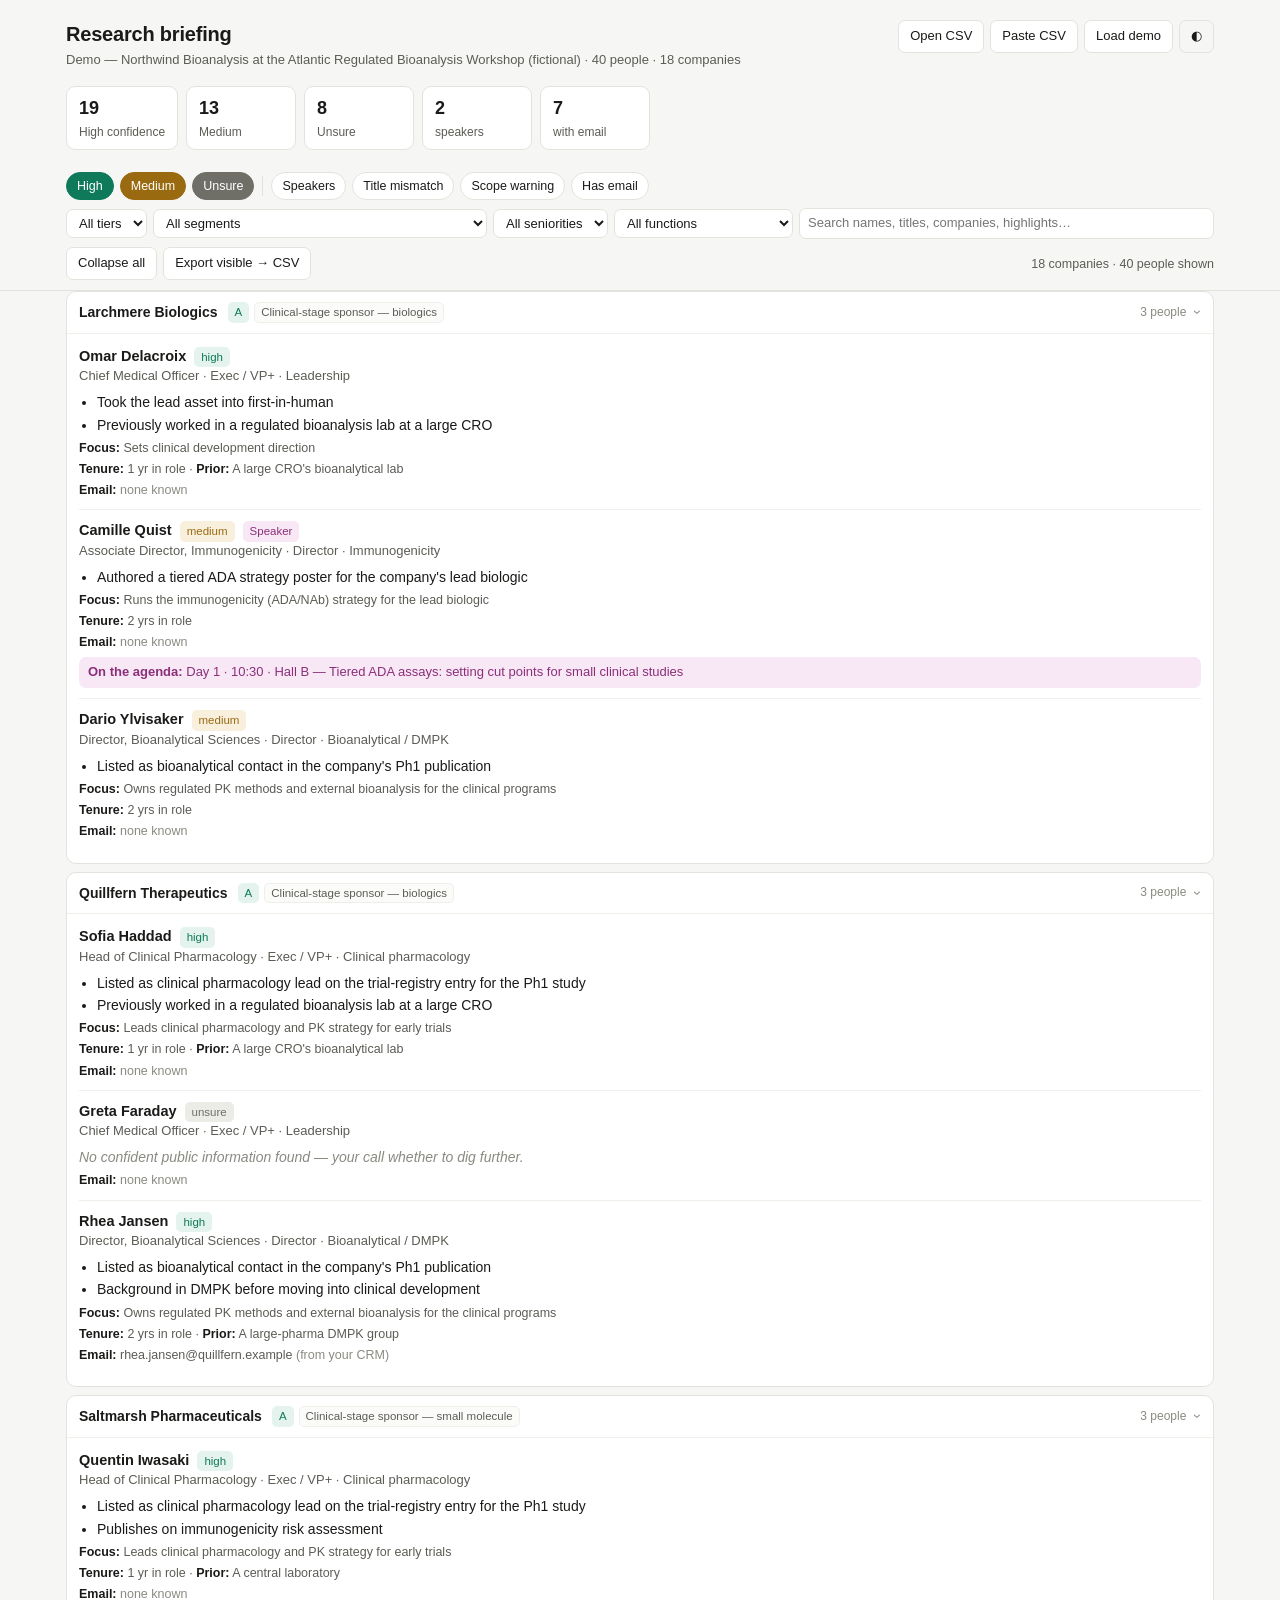
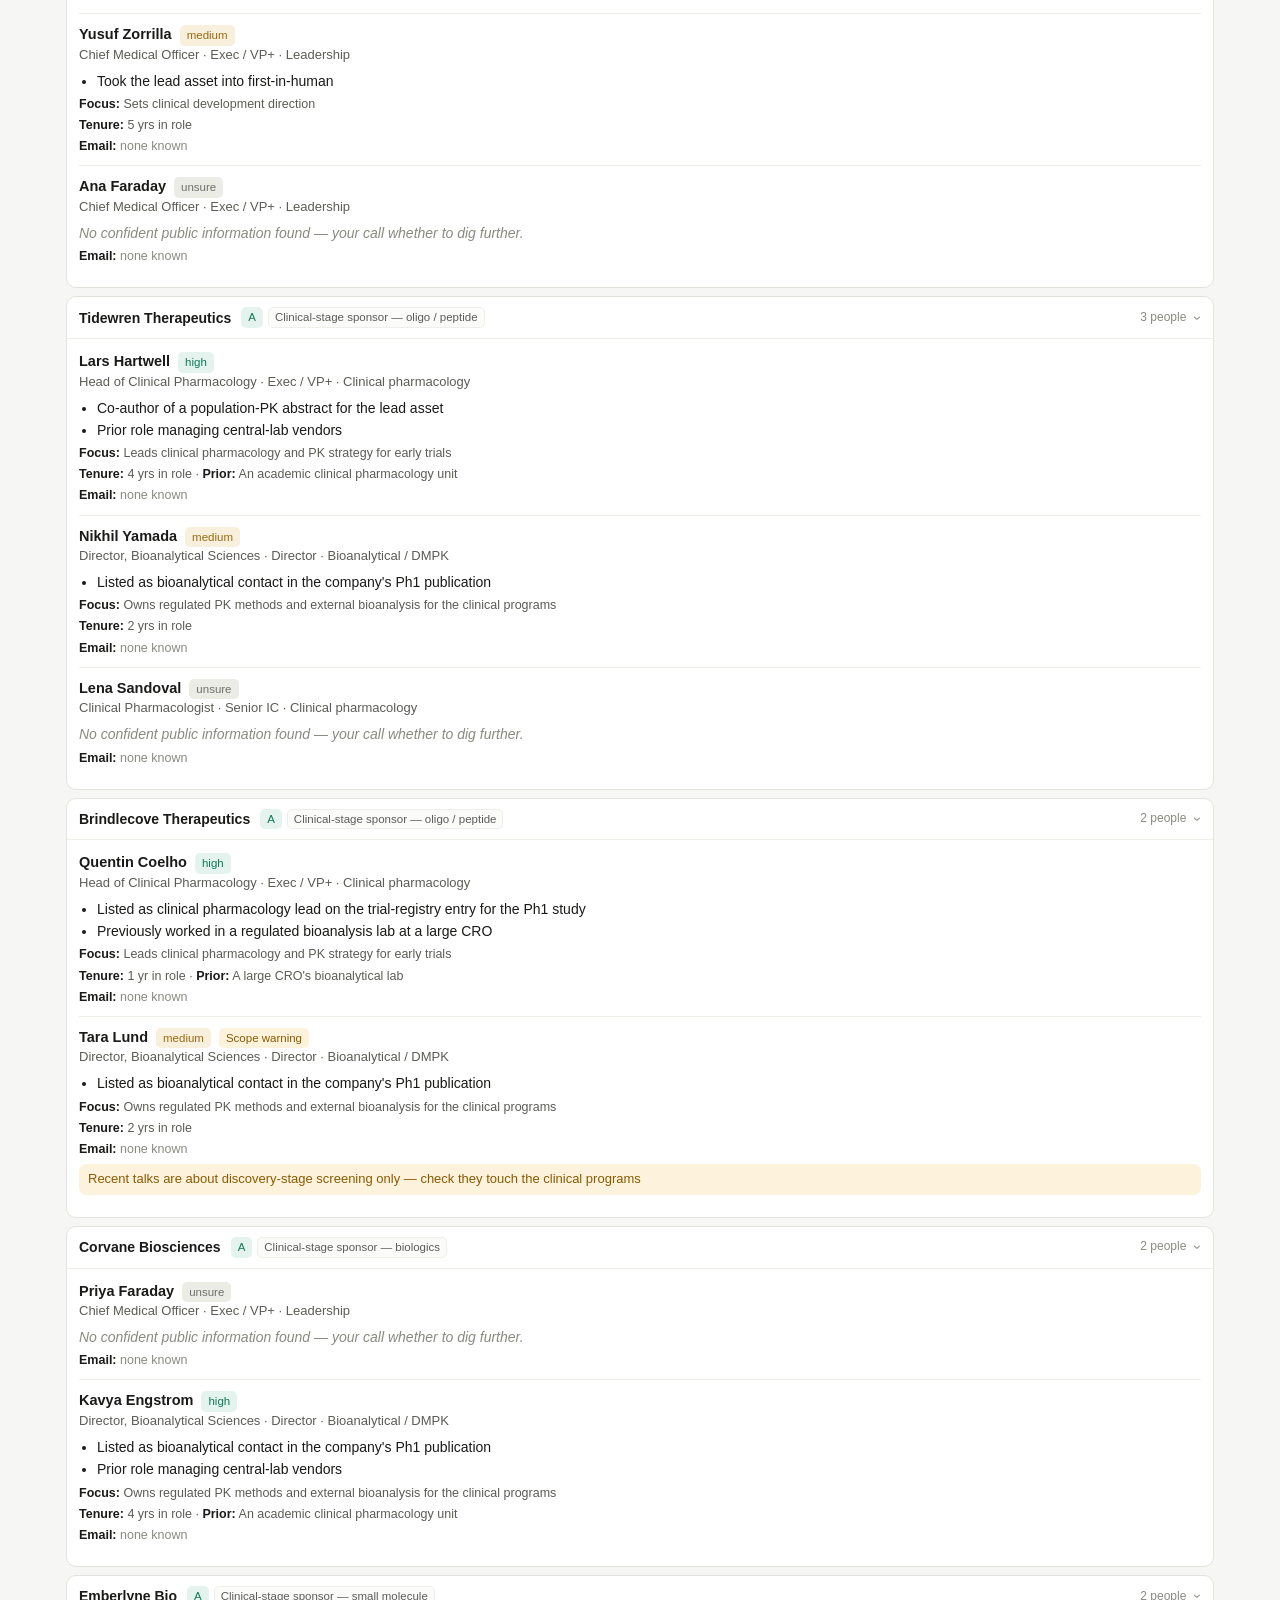
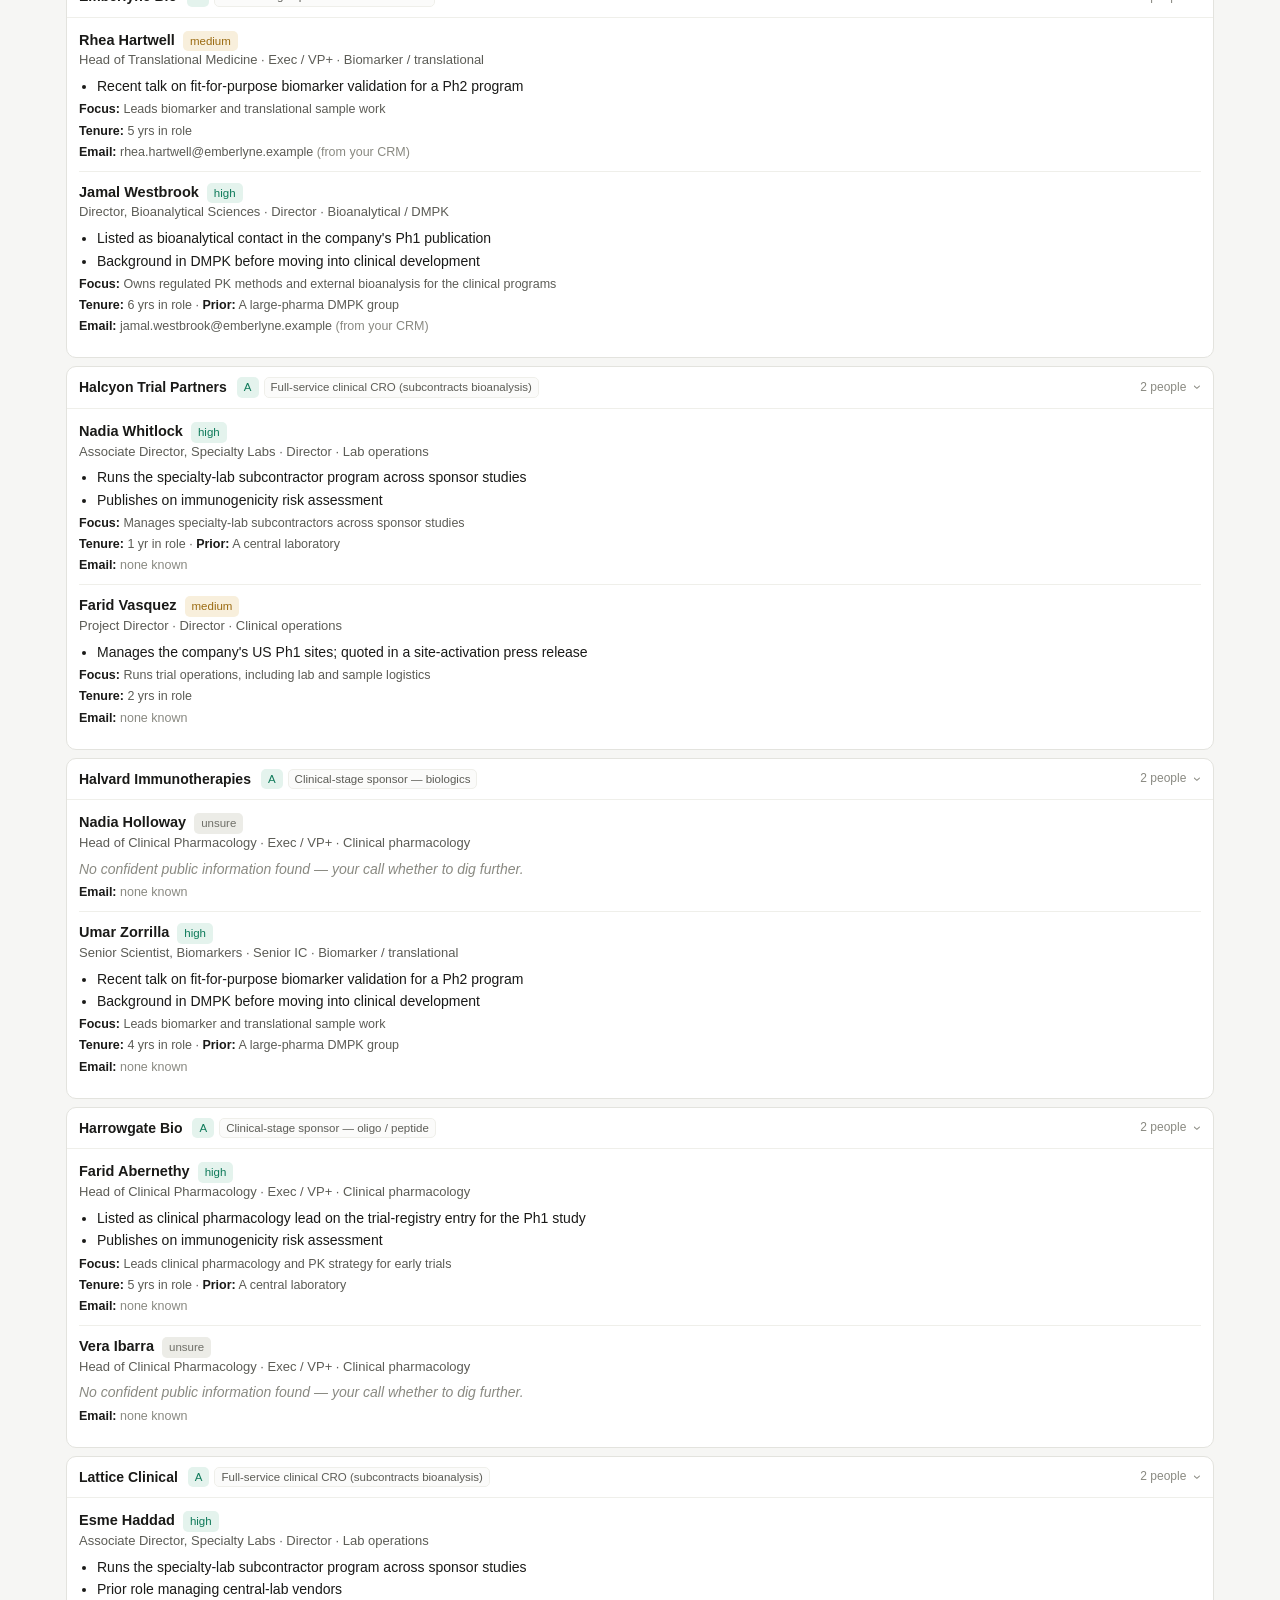
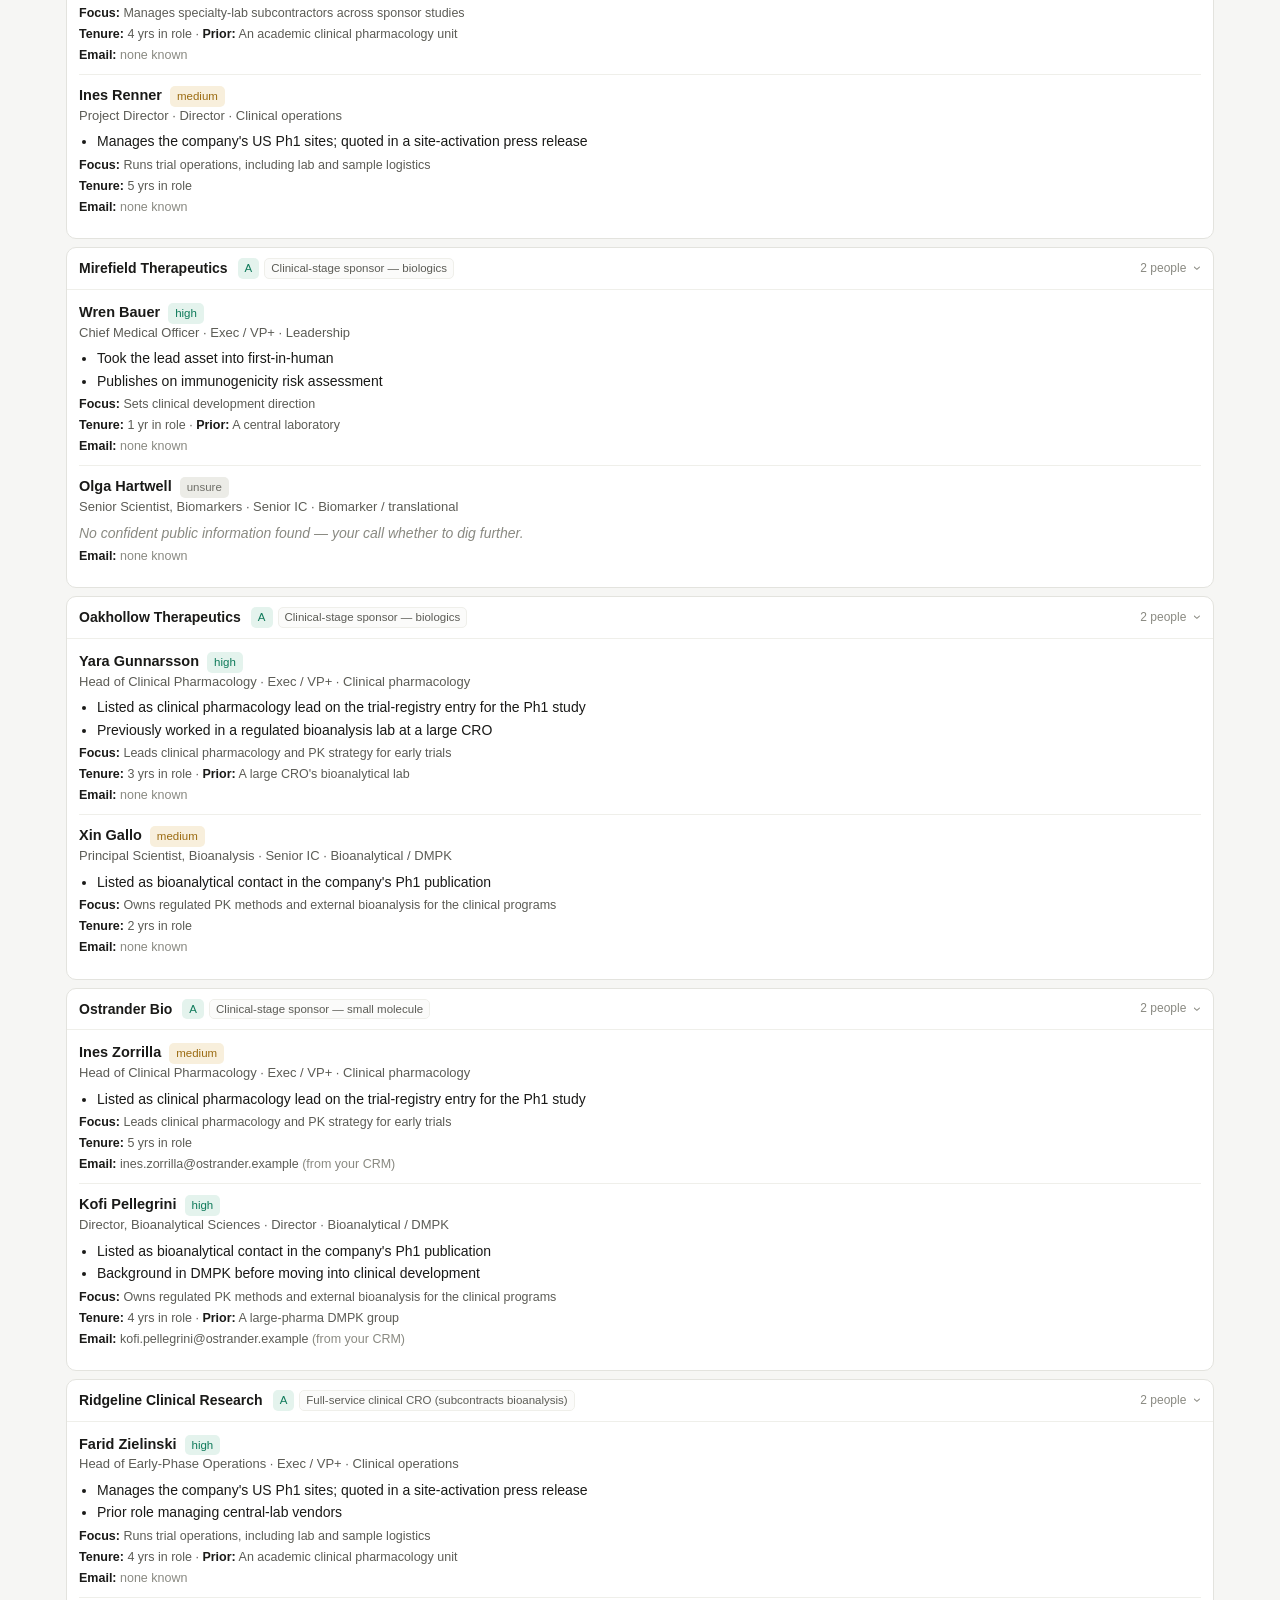
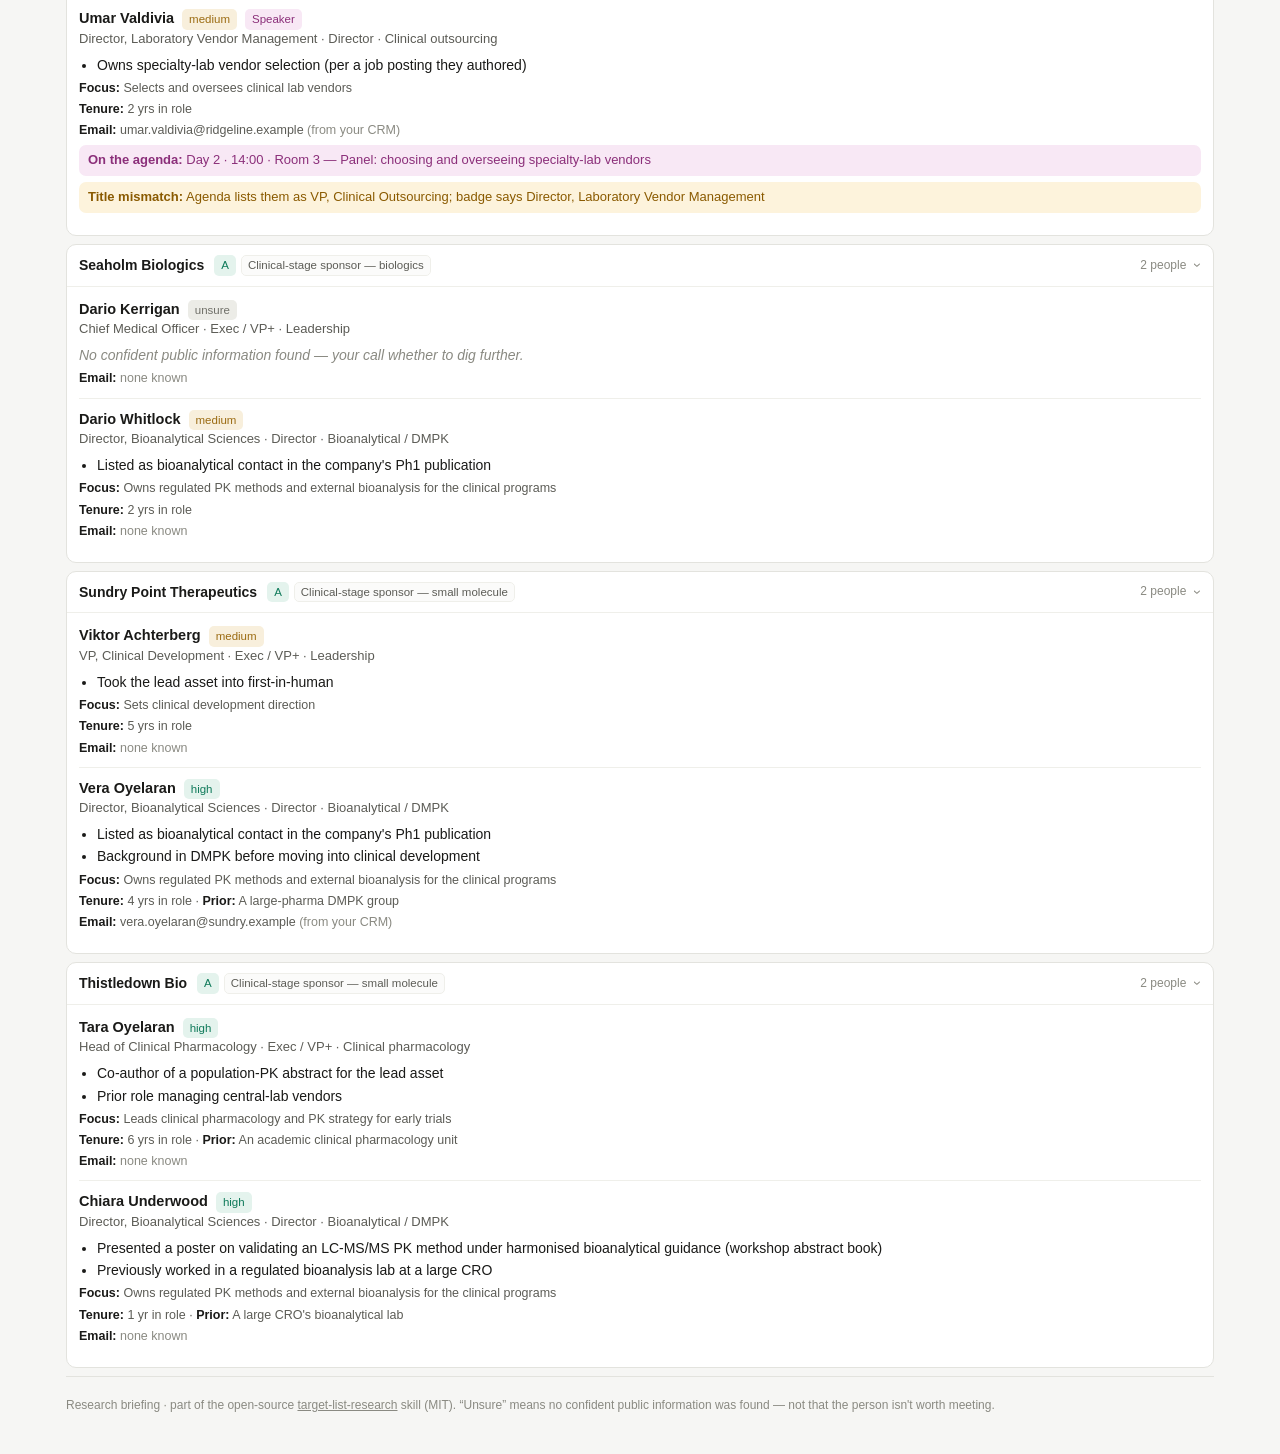
==== docs/briefing.html @ ef5b967c "v1.0.0: target-list-research skill, viewers and fictional demo Co-Authored-By: Claude Opus 5.5 <nore" ====
<!doctype html>
<html lang="en">
<head>
<meta charset="utf-8">
<meta name="viewport" content="width=device-width, initial-scale=1">
<title>Research Briefing</title>
<style>
:root{
  --bg:#f6f6f4; --panel:#fff; --panel2:#fbfbfa; --ink:#1a1a18; --ink2:#5c5c56; --ink3:#8a8a82;
  --line:#e3e3de; --line2:#efefea; --a:#0f7a5a; --a-bg:#e4f3ed; --b:#9a6a10; --b-bg:#f8efdc;
  --c:#2a5fa8; --c-bg:#e5eefa; --x:#6f6f68; --x-bg:#ececE7; --spot:#8b2f7a; --spot-bg:#f8e8f5;
  --deal:#a83232; --deal-bg:#fbe8e6; --warn:#8a5a00; --warn-bg:#fdf3dc; --ov:#5b3fc4; --ov-bg:#eeeafc;
  --sel:#1a1a18; --focus:#2a5fa8; color-scheme:light;
}
@media (prefers-color-scheme:dark){:root:not([data-theme="light"]){
  --bg:#131313; --panel:#1b1b1a; --panel2:#202020; --ink:#ececE8; --ink2:#a3a39c; --ink3:#77776f;
  --line:#2e2e2c; --line2:#262625; --a:#4bc79b; --a-bg:#12332a; --b:#d9a441; --b-bg:#33280f;
  --c:#7aa9e8; --c-bg:#152538; --x:#9a9a92; --x-bg:#262625; --spot:#e07ccb; --spot-bg:#33162c;
  --deal:#f08a80; --deal-bg:#3a1a17; --warn:#e8b85c; --warn-bg:#352a12; --ov:#a996ff; --ov-bg:#241d3f;
  --sel:#ececE8; --focus:#7aa9e8; color-scheme:dark;
}}
:root[data-theme="dark"]{
  --bg:#131313; --panel:#1b1b1a; --panel2:#202020; --ink:#ececE8; --ink2:#a3a39c; --ink3:#77776f;
  --line:#2e2e2c; --line2:#262625; --a:#4bc79b; --a-bg:#12332a; --b:#d9a441; --b-bg:#33280f;
  --c:#7aa9e8; --c-bg:#152538; --x:#9a9a92; --x-bg:#262625; --spot:#e07ccb; --spot-bg:#33162c;
  --deal:#f08a80; --deal-bg:#3a1a17; --warn:#e8b85c; --warn-bg:#352a12; --ov:#a996ff; --ov-bg:#241d3f;
  --sel:#ececE8; --focus:#7aa9e8; color-scheme:dark;
}
*{box-sizing:border-box}
html,body{margin:0}
body{background:var(--bg);color:var(--ink);font:14px/1.45 -apple-system,BlinkMacSystemFont,"Segoe UI",Roboto,"Helvetica Neue",Arial,sans-serif;-webkit-font-smoothing:antialiased}
button,input,select,textarea{font:inherit;color:inherit}
:focus-visible{outline:2px solid var(--focus);outline-offset:2px}
.wrap{max-width:1180px;margin:0 auto;padding:0 16px}
header.top{padding:20px 0 12px;display:flex;gap:12px;align-items:flex-start;justify-content:space-between;flex-wrap:wrap}
h1{font-size:20px;margin:0;letter-spacing:-.01em}
.sub{color:var(--ink2);font-size:13px;margin-top:2px}
.actions{display:flex;gap:6px;flex-wrap:wrap;align-items:center}
.btn{border:1px solid var(--line);background:var(--panel);padding:6px 11px;border-radius:7px;cursor:pointer;font-size:13px;white-space:nowrap}
.btn:hover{border-color:var(--ink3)}
.btn.primary{background:var(--sel);color:var(--bg);border-color:var(--sel)}
.btn.ghost{background:transparent}
.btn:disabled{opacity:.45;cursor:default}
.event{display:flex;gap:6px;align-items:center;font-size:13px;color:var(--ink2)}
.event input{border:1px solid var(--line);background:var(--panel);border-radius:7px;padding:5px 8px;width:200px}
.stats{display:flex;gap:8px;flex-wrap:wrap;margin:4px 0 12px}
.stat{background:var(--panel);border:1px solid var(--line);border-radius:9px;padding:8px 12px;min-width:110px}
.stat b{display:block;font-size:18px;font-variant-numeric:tabular-nums}
.stat span{font-size:12px;color:var(--ink2)}
.bar{position:sticky;top:0;z-index:5;background:var(--bg);border-bottom:1px solid var(--line);padding:10px 0}
.bar .row{display:flex;gap:6px;flex-wrap:wrap;align-items:center}
.bar .row+.row{margin-top:8px}
.chip{border:1px solid var(--line);background:var(--panel);border-radius:999px;padding:4px 10px;font-size:12.5px;cursor:pointer;user-select:none}
.chip[aria-pressed="true"]{background:var(--sel);color:var(--bg);border-color:var(--sel)}
.chip.tA[aria-pressed="true"]{background:var(--a);border-color:var(--a);color:#fff}
.chip.tB[aria-pressed="true"]{background:var(--b);border-color:var(--b);color:#fff}
.chip.tC[aria-pressed="true"]{background:var(--c);border-color:var(--c);color:#fff}
.chip.tX[aria-pressed="true"]{background:var(--x);border-color:var(--x);color:#fff}
:root[data-theme="dark"] .chip[class*=" t"][aria-pressed="true"]{color:#111}
@media (prefers-color-scheme:dark){:root:not([data-theme="light"]) .chip[class*=" t"][aria-pressed="true"]{color:#111}}
select,.search{border:1px solid var(--line);background:var(--panel);border-radius:7px;padding:5px 8px;font-size:13px;max-width:100%}
.search{flex:1;min-width:180px}
.sep{width:1px;height:20px;background:var(--line);margin:0 2px}
.shown{font-size:12.5px;color:var(--ink2);margin-left:auto;white-space:nowrap}
main{padding:14px 0 60px}
.tierhead{display:flex;align-items:baseline;gap:8px;margin:18px 0 8px}
.tierhead h2{font-size:15px;margin:0}
.tierhead span{color:var(--ink2);font-size:12.5px}
.card{background:var(--panel);border:1px solid var(--line);border-radius:10px;margin-bottom:8px;overflow:hidden}
.card.ovr{border-color:var(--ov)}
.ch{display:flex;gap:10px;align-items:center;padding:10px 12px;cursor:pointer}
.ch:hover{background:var(--panel2)}
.ch input{width:16px;height:16px;flex:none;cursor:pointer}
.cname{font-weight:600;min-width:0;overflow:hidden;text-overflow:ellipsis}
.tags{display:flex;gap:5px;flex-wrap:wrap;align-items:center;flex:1;min-width:0}
.tag{font-size:11.5px;border-radius:5px;padding:1px 6px;white-space:nowrap;border:1px solid transparent}
.tag.tierA{background:var(--a-bg);color:var(--a)} .tag.tierB{background:var(--b-bg);color:var(--b)}
.tag.tierC{background:var(--c-bg);color:var(--c)} .tag.tierX{background:var(--x-bg);color:var(--x)}
.tag.seg{background:var(--panel2);color:var(--ink2);border-color:var(--line2)}
.tag.spot{background:var(--spot-bg);color:var(--spot)} .tag.crm{background:var(--c-bg);color:var(--c)}
.tag.deal{background:var(--deal-bg);color:var(--deal)} .tag.bord{background:var(--warn-bg);color:var(--warn)}
.tag.ov{background:var(--ov-bg);color:var(--ov)}
.count{color:var(--ink3);font-size:12px;white-space:nowrap}
.caret{color:var(--ink3);transition:transform .15s;flex:none}
.card.open .caret{transform:rotate(90deg)}
.cb{display:none;border-top:1px solid var(--line2);padding:10px 12px 12px}
.card.open .cb{display:block}
.why{color:var(--ink2);margin:0 0 6px}
.why b{color:var(--ink)}
.bnote{background:var(--warn-bg);color:var(--warn);border-radius:7px;padding:6px 9px;margin:6px 0;font-size:13px}
.ovbox{display:flex;gap:6px;flex-wrap:wrap;align-items:center;margin:8px 0 10px;padding:8px;border:1px dashed var(--line);border-radius:8px}
.ovbox label{font-size:12.5px;color:var(--ink2)}
.ovbox input[type=text]{flex:1;min-width:200px;border:1px solid var(--line);background:var(--panel);border-radius:7px;padding:5px 8px;font-size:13px}
.people{list-style:none;margin:0;padding:0}
.people li{display:flex;gap:10px;align-items:flex-start;padding:6px 0;border-top:1px solid var(--line2)}
.people li:first-child{border-top:0}
.people input{margin-top:3px;width:15px;height:15px;flex:none;cursor:pointer}
.pn{font-weight:550}
.pt{color:var(--ink2);font-size:13px}
.pm{display:flex;gap:5px;flex-wrap:wrap;margin-top:3px}
.pm .tag{background:var(--panel2);color:var(--ink2);border-color:var(--line2)}
.pm .tag.rec{background:var(--a-bg);color:var(--a);border-color:transparent}
.pnote{font-size:12.5px;color:var(--warn);margin-top:2px}
.empty{background:var(--panel);border:1px dashed var(--line);border-radius:12px;padding:28px;text-align:center;margin-top:24px}
.empty h2{margin:0 0 6px;font-size:17px}
.empty p{color:var(--ink2);margin:0 auto 14px;max-width:560px}
.drop{outline:2px dashed var(--focus);outline-offset:-8px}
.none{color:var(--ink2);padding:30px 0;text-align:center}
dialog{border:1px solid var(--line);border-radius:12px;background:var(--panel);color:var(--ink);padding:0;width:min(760px,calc(100vw - 32px))}
dialog::backdrop{background:rgba(0,0,0,.35)}
.dh{padding:14px 16px 0;display:flex;justify-content:space-between;align-items:center;gap:10px}
.dh h3{margin:0;font-size:16px}
.db{padding:10px 16px 16px}
.db p{color:var(--ink2);margin:0 0 8px;font-size:13px}
textarea{width:100%;height:280px;border:1px solid var(--line);border-radius:8px;background:var(--panel2);padding:8px;font:12px/1.4 ui-monospace,SFMono-Regular,Menlo,Consolas,monospace;resize:vertical}
.df{display:flex;gap:6px;justify-content:flex-end;margin-top:10px;flex-wrap:wrap}
.toast{position:fixed;bottom:16px;left:50%;transform:translateX(-50%);background:var(--sel);color:var(--bg);padding:8px 14px;border-radius:8px;font-size:13px;opacity:0;transition:opacity .2s;pointer-events:none;z-index:50}
.toast.on{opacity:1}
footer{color:var(--ink3);font-size:12px;padding:20px 0 40px;border-top:1px solid var(--line)}
footer a{color:inherit}
.sr{position:absolute;width:1px;height:1px;overflow:hidden;clip:rect(0 0 0 0)}
@media (max-width:640px){
  .ch{flex-wrap:wrap}
  .tags{flex-basis:100%;order:3;padding-left:26px}
  .event input{width:100%}
  .event{flex:1}
  .shown{margin-left:0;flex-basis:100%}
  .bar{position:static}
}
.tag.hi{background:var(--a-bg);color:var(--a)} .tag.med{background:var(--b-bg);color:var(--b)} .tag.uns{background:var(--x-bg);color:var(--x)}
.tag.warn{background:var(--warn-bg);color:var(--warn)} .tag.spk{background:var(--spot-bg);color:var(--spot)}
.person{padding:10px 0;border-top:1px solid var(--line2)}
.person:first-child{border-top:0;padding-top:2px}
.phead{display:flex;gap:8px;flex-wrap:wrap;align-items:baseline}
.phead .pn{font-size:14.5px}
.hl{margin:6px 0 4px;padding-left:18px}
.hl li{margin:2px 0}
.focus{margin:6px 0 4px}
.nothing{margin:6px 0 4px;color:var(--ink3);font-style:italic}
.meta{font-size:12.5px;color:var(--ink2);margin-top:3px}
.meta b{color:var(--ink);font-weight:550}
.box{border-radius:7px;padding:6px 9px;margin-top:6px;font-size:13px}
.box.spk{background:var(--spot-bg);color:var(--spot)}
.box.mis{background:var(--warn-bg);color:var(--warn)}
.src{font-size:12px;margin-top:4px;color:var(--ink3);word-break:break-all}
.src a{color:var(--ink2)}
</style>
</head>
<body>
<div class="wrap">
  <header class="top">
    <div>
      <h1>Research briefing</h1>
      <div class="sub" id="dsname">Load a research.csv to begin.</div>
    </div>
    <div class="actions">
      <button class="btn" id="bOpen" type="button">Open CSV</button>
      <button class="btn" id="bPaste" type="button">Paste CSV</button>
      <button class="btn" id="bDemo" type="button" hidden>Load demo</button>
      <button class="btn ghost" id="bTheme" type="button" aria-label="Toggle dark mode">◐</button>
      <input type="file" id="file" accept=".csv,text/csv" hidden>
    </div>
  </header>
</div>

<div id="app" hidden>
  <div class="wrap"><div class="stats" id="stats"></div></div>
  <div class="bar"><div class="wrap">
    <div class="row" role="group" aria-label="Filters">
      <span class="chip tA" data-conf="high" role="button" tabindex="0" aria-pressed="true">High</span>
      <span class="chip tB" data-conf="medium" role="button" tabindex="0" aria-pressed="true">Medium</span>
      <span class="chip tX" data-conf="unsure" role="button" tabindex="0" aria-pressed="true">Unsure</span>
      <span class="sep"></span>
      <span class="chip" data-flag="spk" role="button" tabindex="0" aria-pressed="false">Speakers</span>
      <span class="chip" data-flag="mis" role="button" tabindex="0" aria-pressed="false">Title mismatch</span>
      <span class="chip" data-flag="warn" role="button" tabindex="0" aria-pressed="false">Scope warning</span>
      <span class="chip" data-flag="mail" role="button" tabindex="0" aria-pressed="false">Has email</span>
    </div>
    <div class="row">
      <select id="fTier" aria-label="Tier"><option value="">All tiers</option></select>
      <select id="fSeg" aria-label="Segment"><option value="">All segments</option></select>
      <select id="fSen" aria-label="Seniority"><option value="">All seniorities</option></select>
      <select id="fFun" aria-label="Function"><option value="">All functions</option></select>
      <input class="search" id="q" type="search" placeholder="Search names, titles, companies, highlights…" aria-label="Search">
    </div>
    <div class="row">
      <button class="btn" id="bExpand" type="button">Collapse all</button>
      <button class="btn" id="bExp" type="button">Export visible → CSV</button>
      <span class="shown" id="shown" aria-live="polite"></span>
    </div>
  </div></div>
  <main class="wrap" id="list"></main>
</div>

<div class="wrap" id="emptyWrap">
  <div class="empty">
    <h2>Load a research file</h2>
    <p>Open or drag in a <code>research.csv</code> from Stage 2 of the target-list-research skill, or paste the CSV text your AI chat gave you. This briefing is for reading — it researches; you write the outreach.</p>
    <div class="actions" style="justify-content:center">
      <button class="btn primary" id="bOpen2" type="button">Open CSV</button>
      <button class="btn" id="bPaste2" type="button">Paste CSV</button>
      <button class="btn" id="bDemo2" type="button" hidden>Try the demo</button>
    </div>
  </div>
</div>

<div class="wrap"><footer>Research briefing · part of the open-source <a href="https://github.com/potentiate-bio/thoughtful-outreach">target-list-research</a> skill (MIT). “Unsure” means no confident public information was found — not that the person isn't worth meeting.</footer></div>

<dialog id="dlg">
  <div class="dh"><h3 id="dTitle">Export</h3><button class="btn ghost" id="dClose" type="button" aria-label="Close">✕</button></div>
  <div class="db"><p id="dMsg"></p><textarea id="csv" spellcheck="false" aria-label="CSV text"></textarea><div class="df" id="dFoot"></div></div>
</dialog>
<div class="toast" id="toast" role="status"></div>

<script src="data/demo-data.js"></script>
<script>window.DEMO_AUTOLOAD = true;</script>
<script>
(function(){
"use strict";
const $ = s => document.querySelector(s);
const SEN_ORDER = ["Exec / VP+","Director","Senior IC","Manager / IC","Junior / IC","Consultant","Academic","Other / unclear"];
const CONF_ORDER = ["high","medium","unsure"];
const TIER_ORDER = ["A","B","C","X"];
const store = { get(k){ try{ return JSON.parse(localStorage.getItem(k)); }catch(e){ return null; } }, set(k,v){ try{ localStorage.setItem(k, JSON.stringify(v)); }catch(e){} } };
function parseCSV(text){
  text=String(text).replace(/^﻿/,""); const rows=[]; let row=[], f="", q=false;
  for(let i=0;i<text.length;i++){ const ch=text[i];
    if(q){ if(ch==='"'){ if(text[i+1]==='"'){ f+='"'; i++; } else q=false; } else f+=ch; }
    else if(ch==='"') q=true; else if(ch===','){ row.push(f); f=""; }
    else if(ch==='\n'||ch==='\r'){ if(ch==='\r'&&text[i+1]==='\n') i++; row.push(f); rows.push(row); row=[]; f=""; }
    else f+=ch; }
  if(f!==""||row.length){ row.push(f); rows.push(row); }
  const clean=rows.filter(r=>r.some(c=>c.trim()!=="")); if(!clean.length) return {header:[],data:[]};
  const header=clean[0].map(h=>h.trim());
  return {header, data:clean.slice(1).map(r=>{ const o={}; header.forEach((h,j)=>o[h]=(r[j]||"").trim()); return o; })};
}
const q_ = s => { s=s==null?"":String(s); return /[",\r\n]/.test(s)?'"'+s.replace(/"/g,'""')+'"':s; };
const toCSV=(cols,rows)=>[cols.map(q_).join(",")].concat(rows.map(r=>cols.map(c=>q_(r[c])).join(","))).join("\r\n");
const esc = s => String(s==null?"":s).replace(/[&<>"']/g, c=>({"&":"&amp;","<":"&lt;",">":"&gt;",'"':"&quot;","'":"&#39;"}[c]));

let header=[], ROWS=[], COS=[];
const closed=new Set();
const F={conf:new Set(CONF_ORDER), spk:false, mis:false, warn:false, mail:false, tier:"", seg:"", sen:"", fun:"", q:""};

function load(text, name){
  const {header:h, data}=parseCSV(text);
  const miss=["Name","Company","Confidence"].filter(c=>!h.includes(c));
  if(miss.length){ toast("Missing column(s): "+miss.join(", ")+" — is this a research.csv?"); return false; }
  header=h; ROWS=data;
  ROWS.forEach(r=>{ r.Confidence=(r.Confidence||"unsure").toLowerCase(); if(!CONF_ORDER.includes(r.Confidence)) r.Confidence="unsure"; });
  const m=new Map(); ROWS.forEach(r=>{ if(!m.has(r.Company)) m.set(r.Company,{name:r.Company, tier:r.Tier||"", segment:r.Segment||"", people:[]}); m.get(r.Company).people.push(r); });
  COS=[...m.values()];
  COS.forEach(c=>c.people.sort((a,b)=>(SEN_ORDER.indexOf(a.Seniority)+1||99)-(SEN_ORDER.indexOf(b.Seniority)+1||99) || CONF_ORDER.indexOf(a.Confidence)-CONF_ORDER.indexOf(b.Confidence) || a.Name.localeCompare(b.Name)));
  COS.sort((a,b)=>(TIER_ORDER.indexOf(a.tier)+1||9)-(TIER_ORDER.indexOf(b.tier)+1||9) || b.people.length-a.people.length || a.name.localeCompare(b.name));
  fill("#fTier","All tiers",ROWS.map(r=>r.Tier),TIER_ORDER); fill("#fSeg","All segments",ROWS.map(r=>r.Segment));
  fill("#fSen","All seniorities",ROWS.map(r=>r.Seniority),SEN_ORDER); fill("#fFun","All functions",ROWS.map(r=>r.Function));
  $("#app").hidden=false; $("#emptyWrap").hidden=true;
  $("#dsname").textContent=(name||"research.csv")+" · "+ROWS.length+" people · "+COS.length+" companies";
  render(); return true;
}
function fill(id,label,vals,order){ const s=$(id), u=[...new Set(vals.filter(Boolean))];
  u.sort((a,b)=>order?((order.indexOf(a)+1||99)-(order.indexOf(b)+1||99)):a.localeCompare(b));
  s.innerHTML='<option value="">'+label+'</option>'+u.map(v=>'<option>'+esc(v)+'</option>').join(""); }

function matchP(c,p){
  if(!F.conf.has(p.Confidence)) return false;
  if(F.spk && !p.Speaker) return false;
  if(F.mis && !p.TitleMismatch) return false;
  if(F.warn && !p.ScopeWarning) return false;
  if(F.mail && !p.Email) return false;
  if(F.tier && p.Tier!==F.tier) return false;
  if(F.seg && p.Segment!==F.seg) return false;
  if(F.sen && p.Seniority!==F.sen) return false;
  if(F.fun && p.Function!==F.fun) return false;
  if(F.q && ![p.Name,p.Title,p.Company,p.Focus,p.Highlight1,p.Highlight2,p.Tenure,p.Prior,p.Speaker,p.ScopeWarning].join(" ").toLowerCase().includes(F.q)) return false;
  return true;
}
function visible(){ const out=[]; for(const c of COS){ const ps=c.people.filter(p=>matchP(c,p)); if(ps.length) out.push({c,ps}); } return out; }
const tag=(cls,t,title)=>'<span class="tag '+cls+'"'+(title?' title="'+esc(title)+'"':'')+'>'+esc(t)+'</span>';
const CONF_CLS={high:"hi",medium:"med",unsure:"uns"};
const BASIS={crm:"from your CRM",pattern:"pattern guess — unverified",none:""};

function render(){
  const vis=visible(), n=vis.reduce((a,v)=>a+v.ps.length,0);
  $("#shown").textContent=vis.length+" companies · "+n+" people shown";
  const cnt=k=>ROWS.filter(r=>r.Confidence===k).length;
  $("#stats").innerHTML=[["high","High confidence"],["medium","Medium"],["unsure","Unsure"]].map(([k,l])=>'<div class="stat"><b>'+cnt(k)+'</b><span>'+l+'</span></div>').join("")
    +'<div class="stat"><b>'+ROWS.filter(r=>r.Speaker).length+'</b><span>speakers</span></div><div class="stat"><b>'+ROWS.filter(r=>r.Email).length+'</b><span>with email</span></div>';
  if(!vis.length){ $("#list").innerHTML='<div class="none">Nothing matches these filters.</div>'; return; }
  $("#list").innerHTML=vis.map(({c,ps})=>{
    const isOpen=!closed.has(c.name);
    let tags=(c.tier?tag("tier"+c.tier,c.tier):"")+(c.segment?tag("seg",c.segment):"");
    return '<div class="card'+(isOpen?' open':'')+'" data-co="'+esc(c.name)+'"><div class="ch" data-act="toggle" aria-expanded="'+isOpen+'"><span class="cname">'+esc(c.name)+'</span><span class="tags">'+tags+'</span><span class="count">'+ps.length+' people</span><span class="caret" aria-hidden="true">›</span></div>'
      +'<div class="cb">'+ps.map(person).join("")+'</div></div>';
  }).join("");
}
function person(p){
  const hl=[p.Highlight1,p.Highlight2].filter(Boolean);
  let body;
  if(hl.length) body='<ul class="hl">'+hl.map(h=>'<li>'+esc(h)+'</li>').join("")+'</ul>'+(p.Focus?'<div class="meta"><b>Focus:</b> '+esc(p.Focus)+'</div>':'');
  else if(p.Focus) body='<div class="focus">'+esc(p.Focus)+'</div>';
  else body='<div class="nothing">No confident public information found — your call whether to dig further.</div>';
  const tp=[p.Tenure&&'<b>Tenure:</b> '+esc(p.Tenure), p.Prior&&'<b>Prior:</b> '+esc(p.Prior)].filter(Boolean).join(" · ");
  const em=p.Email?'<b>Email:</b> '+esc(p.Email)+(BASIS[p.EmailBasis]?' <span style="color:var(--ink3)">('+esc(BASIS[p.EmailBasis])+')</span>':''):'<b>Email:</b> <span style="color:var(--ink3)">none known</span>';
  const src=(p.Sources||"").split(/\s*\|\s*/).filter(s=>/^https?:\/\//.test(s));
  return '<div class="person"><div class="phead"><span class="pn">'+esc(p.Name)+'</span>'+tag(CONF_CLS[p.Confidence],p.Confidence)
    +(p.ScopeWarning?tag("warn","Scope warning",p.ScopeWarning):"")+(p.Speaker?tag("spk","Speaker"):"")+'</div>'
    +'<div class="pt">'+esc(p.Title)+(p.Seniority?' · '+esc(p.Seniority):'')+(p.Function?' · '+esc(p.Function):'')+'</div>'
    +body+(tp?'<div class="meta">'+tp+'</div>':'')+'<div class="meta">'+em+'</div>'
    +(p.ScopeWarning?'<div class="box mis">'+esc(p.ScopeWarning)+'</div>':'')
    +(p.Speaker?'<div class="box spk"><b>On the agenda:</b> '+esc(p.Speaker)+'</div>':'')
    +(p.TitleMismatch?'<div class="box mis"><b>Title mismatch:</b> '+esc(p.TitleMismatch)+'</div>':'')
    +(src.length?'<div class="src">Sources: '+src.map(u=>'<a href="'+esc(u)+'" target="_blank" rel="noopener noreferrer">'+esc(u.replace(/^https?:\/\/(www\.)?/,"").slice(0,60))+'</a>').join(" · ")+'</div>':'')
    +'</div>';
}

$("#list").addEventListener("click",e=>{ const h=e.target.closest('[data-act="toggle"]'); if(!h) return; const co=h.parentElement.dataset.co; closed.has(co)?closed.delete(co):closed.add(co); render(); });
function chipToggle(ch){ const on=ch.getAttribute("aria-pressed")!=="true"; ch.setAttribute("aria-pressed",on);
  if(ch.dataset.conf){ on?F.conf.add(ch.dataset.conf):F.conf.delete(ch.dataset.conf); } else F[ch.dataset.flag]=on; render(); }
document.querySelectorAll(".chip").forEach(ch=>{ ch.addEventListener("click",()=>chipToggle(ch)); ch.addEventListener("keydown",e=>{ if(e.key===" "||e.key==="Enter"){ e.preventDefault(); chipToggle(ch);} }); });
[["#fTier","tier"],["#fSeg","seg"],["#fSen","sen"],["#fFun","fun"]].forEach(([id,k])=>$(id).onchange=e=>{F[k]=e.target.value; render();});
let qt; $("#q").oninput=e=>{ clearTimeout(qt); qt=setTimeout(()=>{F.q=e.target.value.trim().toLowerCase(); render();},120); };
$("#bExpand").onclick=()=>{ const allOpen=COS.every(c=>!closed.has(c.name)); COS.forEach(c=>allOpen?closed.add(c.name):closed.delete(c.name)); $("#bExpand").textContent=allOpen?"Expand all":"Collapse all"; render(); };

function stamp(){ const d=new Date(); return d.getFullYear()+"-"+String(d.getMonth()+1).padStart(2,"0")+"-"+String(d.getDate()).padStart(2,"0"); }
$("#bExp").onclick=()=>{
  const rows=visible().flatMap(v=>v.ps);
  const cols=["Name","Title","Company","Tier","Confidence","ScopeWarning","Focus","Highlight1","Highlight2","Tenure","Prior","Email","EmailBasis","Speaker","TitleMismatch","Sources"].filter(c=>header.includes(c)||c==="Tier");
  const text=toCSV(cols,rows), fn="briefing-"+stamp()+".csv";
  $("#dTitle").textContent="Visible people — "+rows.length; $("#dMsg").textContent="For your own notes while you write outreach. If the download is blocked, copy the text below.";
  $("#csv").value=text; $("#csv").readOnly=true;
  $("#dFoot").innerHTML='<button class="btn" id="dCopy" type="button">Copy to clipboard</button><button class="btn primary" id="dDl" type="button">Download '+fn+'</button>';
  $("#dCopy").onclick=()=>copy(text); $("#dDl").onclick=()=>download(text,fn);
  openDlg(); download(text,fn);
};
function download(text,fn){ try{ const b=new Blob(["﻿"+text],{type:"text/csv;charset=utf-8"}), u=URL.createObjectURL(b), a=document.createElement("a"); a.href=u; a.download=fn; document.body.appendChild(a); a.click(); setTimeout(()=>{URL.revokeObjectURL(u); a.remove();},400); }catch(e){} }
function copy(text){ const done=()=>toast("Copied"); if(navigator.clipboard&&navigator.clipboard.writeText) navigator.clipboard.writeText(text).then(done,()=>{ $("#csv").select(); document.execCommand("copy"); done(); }); else { $("#csv").select(); document.execCommand("copy"); done(); } }
function openDlg(){ const d=$("#dlg"); d.showModal?d.showModal():d.setAttribute("open",""); }
function closeDlg(){ const d=$("#dlg"); d.close?d.close():d.removeAttribute("open"); }
$("#dClose").onclick=closeDlg;
function pasteDlg(){
  $("#dTitle").textContent="Paste CSV"; $("#dMsg").textContent="Paste the research CSV (header row included). Repeated header rows from chunked output are ignored.";
  $("#csv").value=""; $("#csv").readOnly=false; $("#dFoot").innerHTML='<button class="btn primary" id="dLoad" type="button">Load</button>';
  $("#dLoad").onclick=()=>{ let t=$("#csv").value.trim(); if(!t) return; const L=t.split(/\r?\n/).filter(l=>!/^```/.test(l.trim())), h=L[0]; t=[h,...L.slice(1).filter(l=>l.trim()!==h.trim())].join("\n"); if(load(t,"pasted research")) closeDlg(); };
  openDlg(); setTimeout(()=>$("#csv").focus(),50);
}
function readFile(f){ if(!f) return; const r=new FileReader(); r.onload=()=>load(r.result,f.name); r.readAsText(f); }
["#bOpen","#bOpen2"].forEach(id=>$(id).onclick=()=>$("#file").click());
["#bPaste","#bPaste2"].forEach(id=>$(id).onclick=pasteDlg);
$("#file").onchange=e=>{ readFile(e.target.files[0]); e.target.value=""; };
document.addEventListener("dragover",e=>{ e.preventDefault(); document.body.classList.add("drop"); });
document.addEventListener("dragleave",e=>{ if(!e.relatedTarget) document.body.classList.remove("drop"); });
document.addEventListener("drop",e=>{ e.preventDefault(); document.body.classList.remove("drop"); readFile(e.dataTransfer.files[0]); });
function loadDemo(){ if(window.DEMO_RESEARCH_CSV) load(window.DEMO_RESEARCH_CSV,"Demo — Northwind Bioanalysis at the Atlantic Regulated Bioanalysis Workshop (fictional)"); }
if(window.DEMO_RESEARCH_CSV){ $("#bDemo").hidden=false; $("#bDemo2").hidden=false; }
["#bDemo","#bDemo2"].forEach(id=>$(id).onclick=loadDemo);
function applyTheme(t){ t?document.documentElement.setAttribute("data-theme",t):document.documentElement.removeAttribute("data-theme"); }
applyTheme(store.get("tlr-theme"));
$("#bTheme").onclick=()=>{ const cur=document.documentElement.getAttribute("data-theme")||(matchMedia("(prefers-color-scheme: dark)").matches?"dark":"light"); const nx=cur==="dark"?"light":"dark"; applyTheme(nx); store.set("tlr-theme",nx); };
let tt; function toast(m){ const t=$("#toast"); t.textContent=m; t.classList.add("on"); clearTimeout(tt); tt=setTimeout(()=>t.classList.remove("on"),2600); }
const qs=new URLSearchParams(location.search);
if(qs.get("csv")) fetch(qs.get("csv")).then(r=>r.text()).then(t=>load(t,qs.get("csv").split("/").pop())).catch(()=>toast("Couldn't fetch that CSV"));
else if(window.DEMO_AUTOLOAD) loadDemo();
window.__tlr={visible};
})();
</script>
</body>
</html>
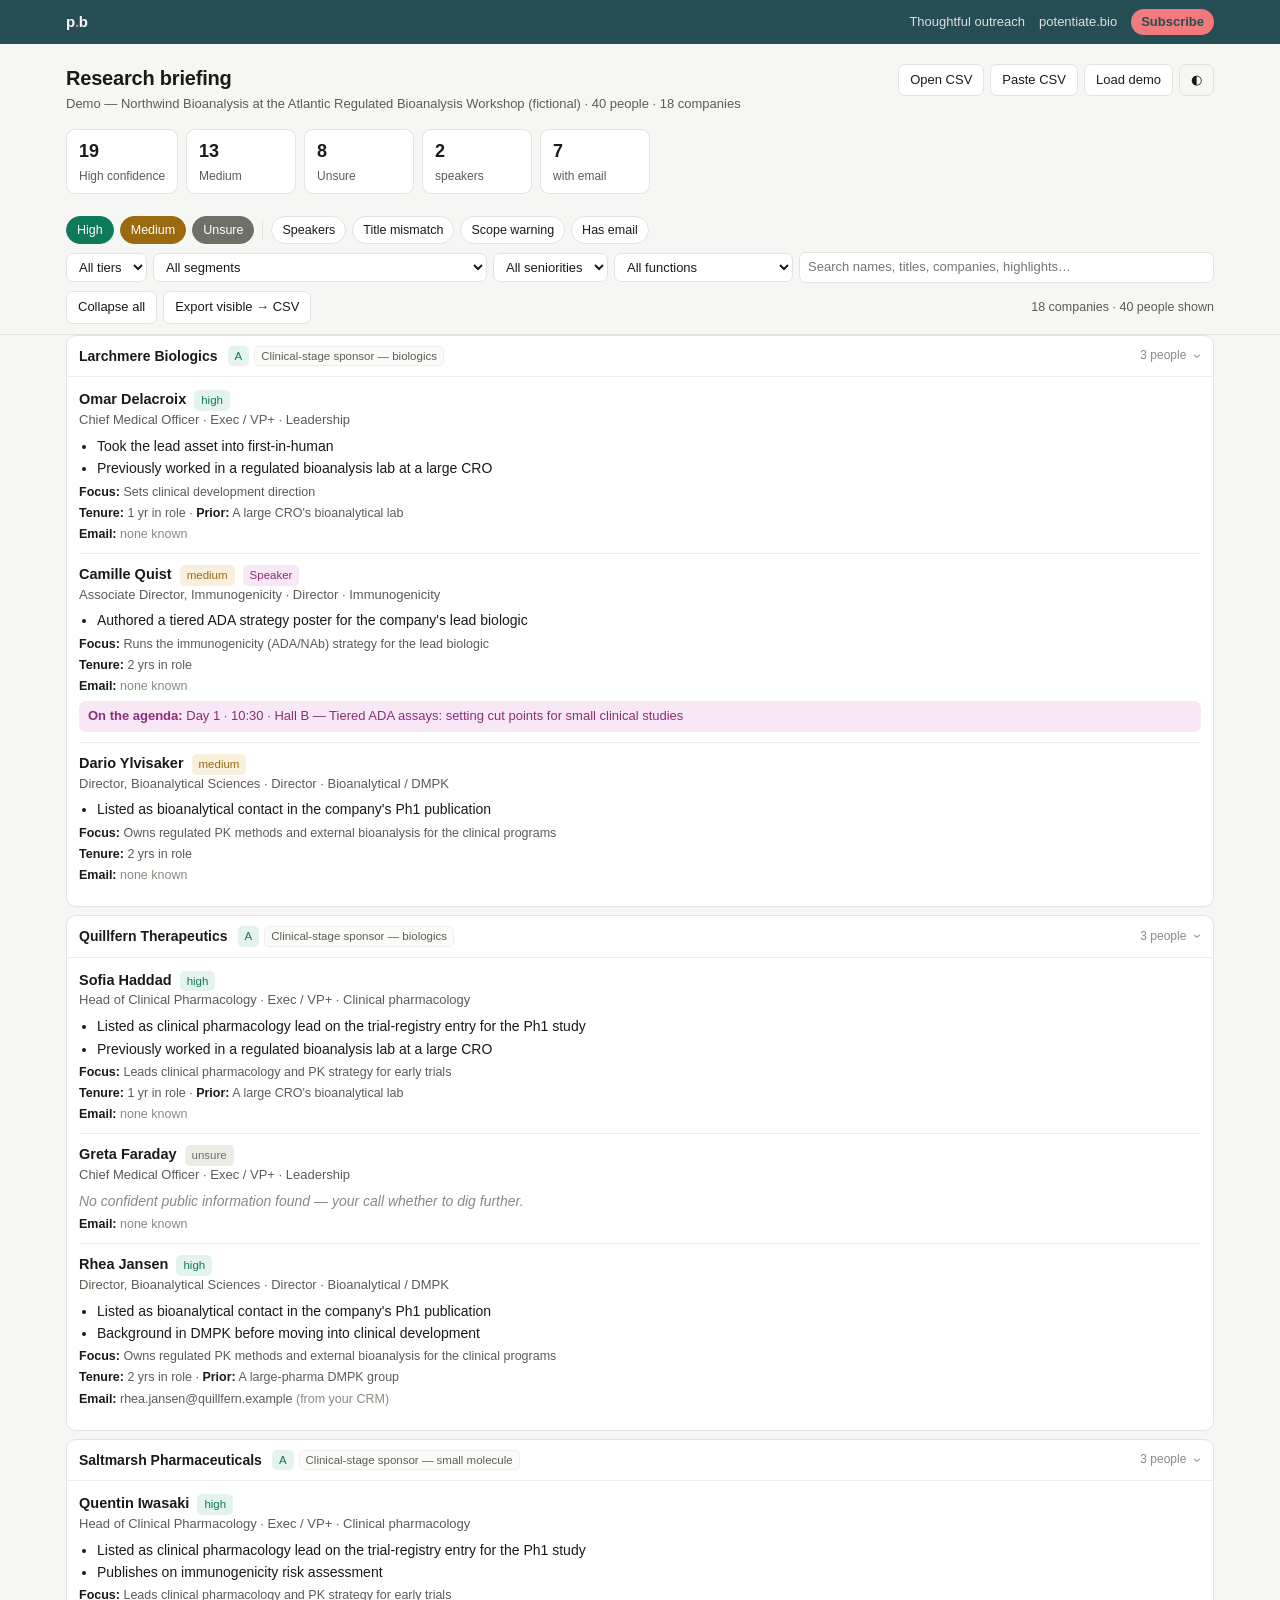
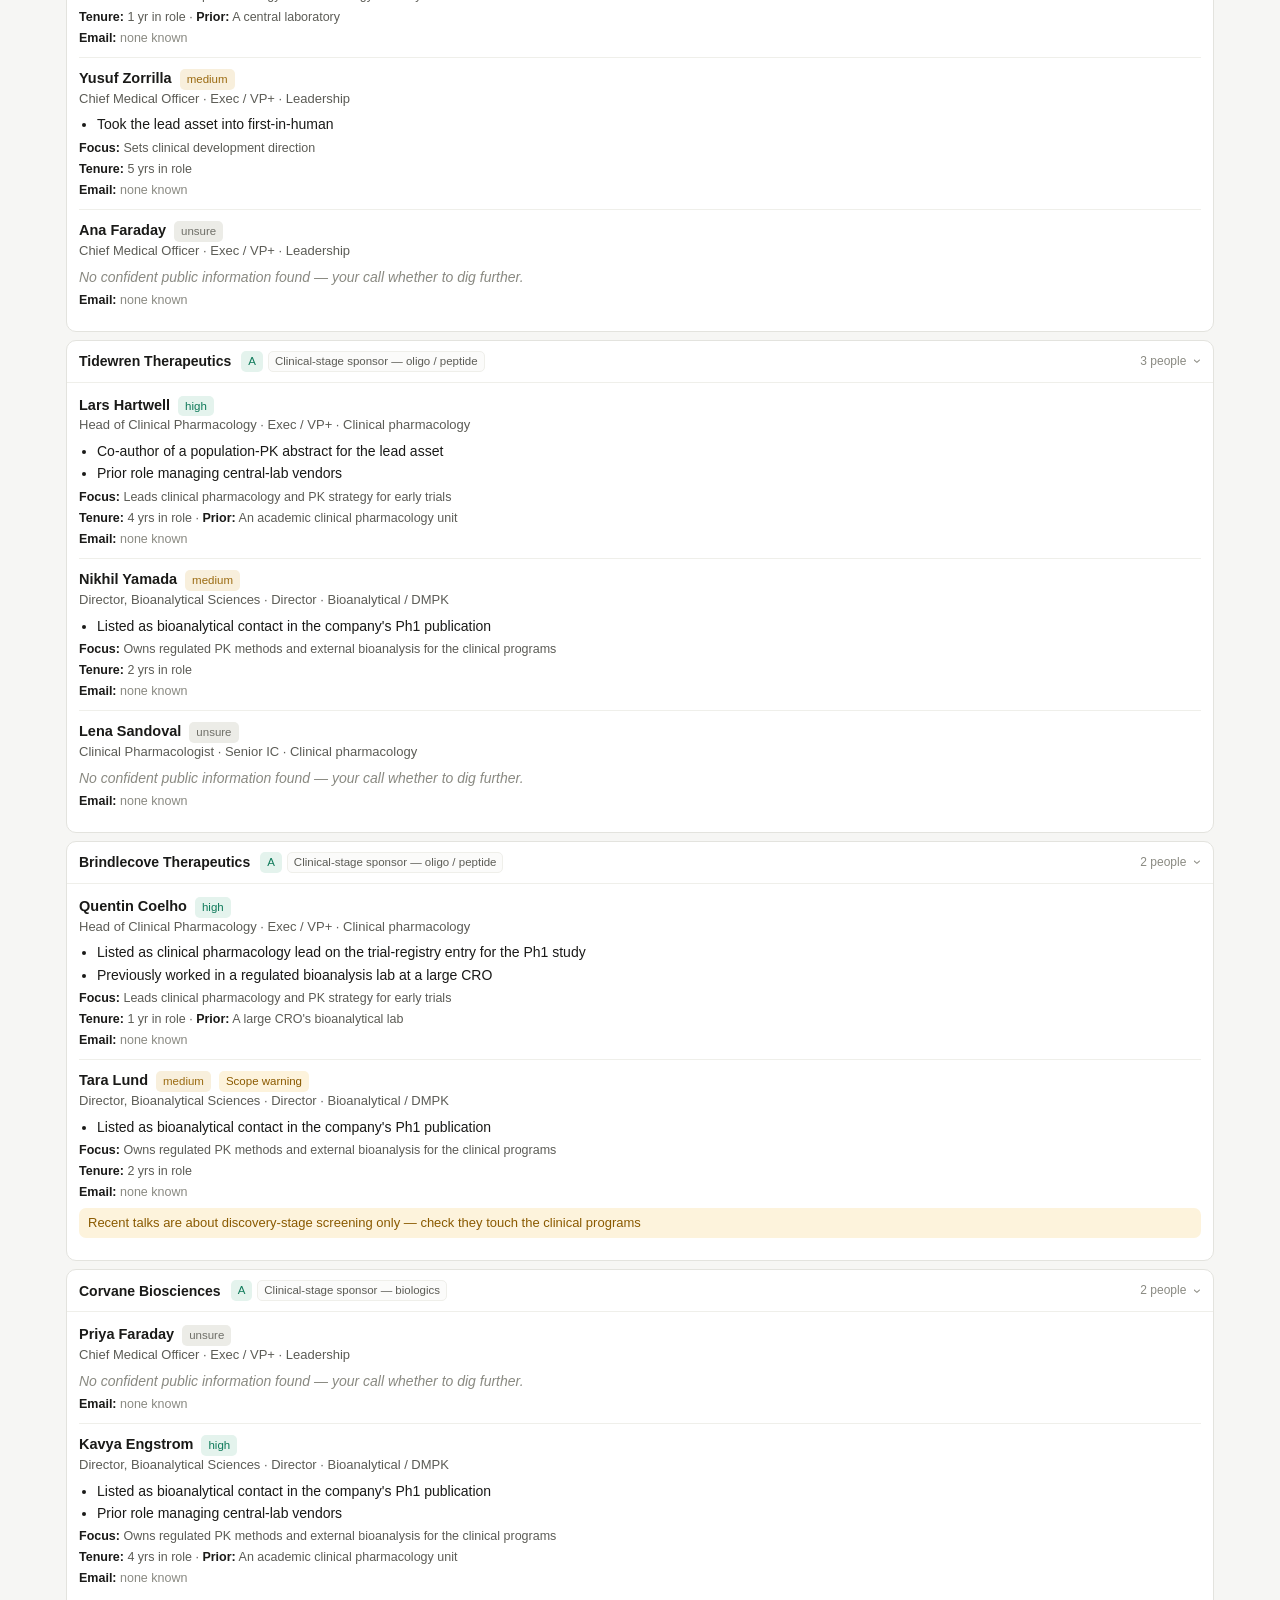
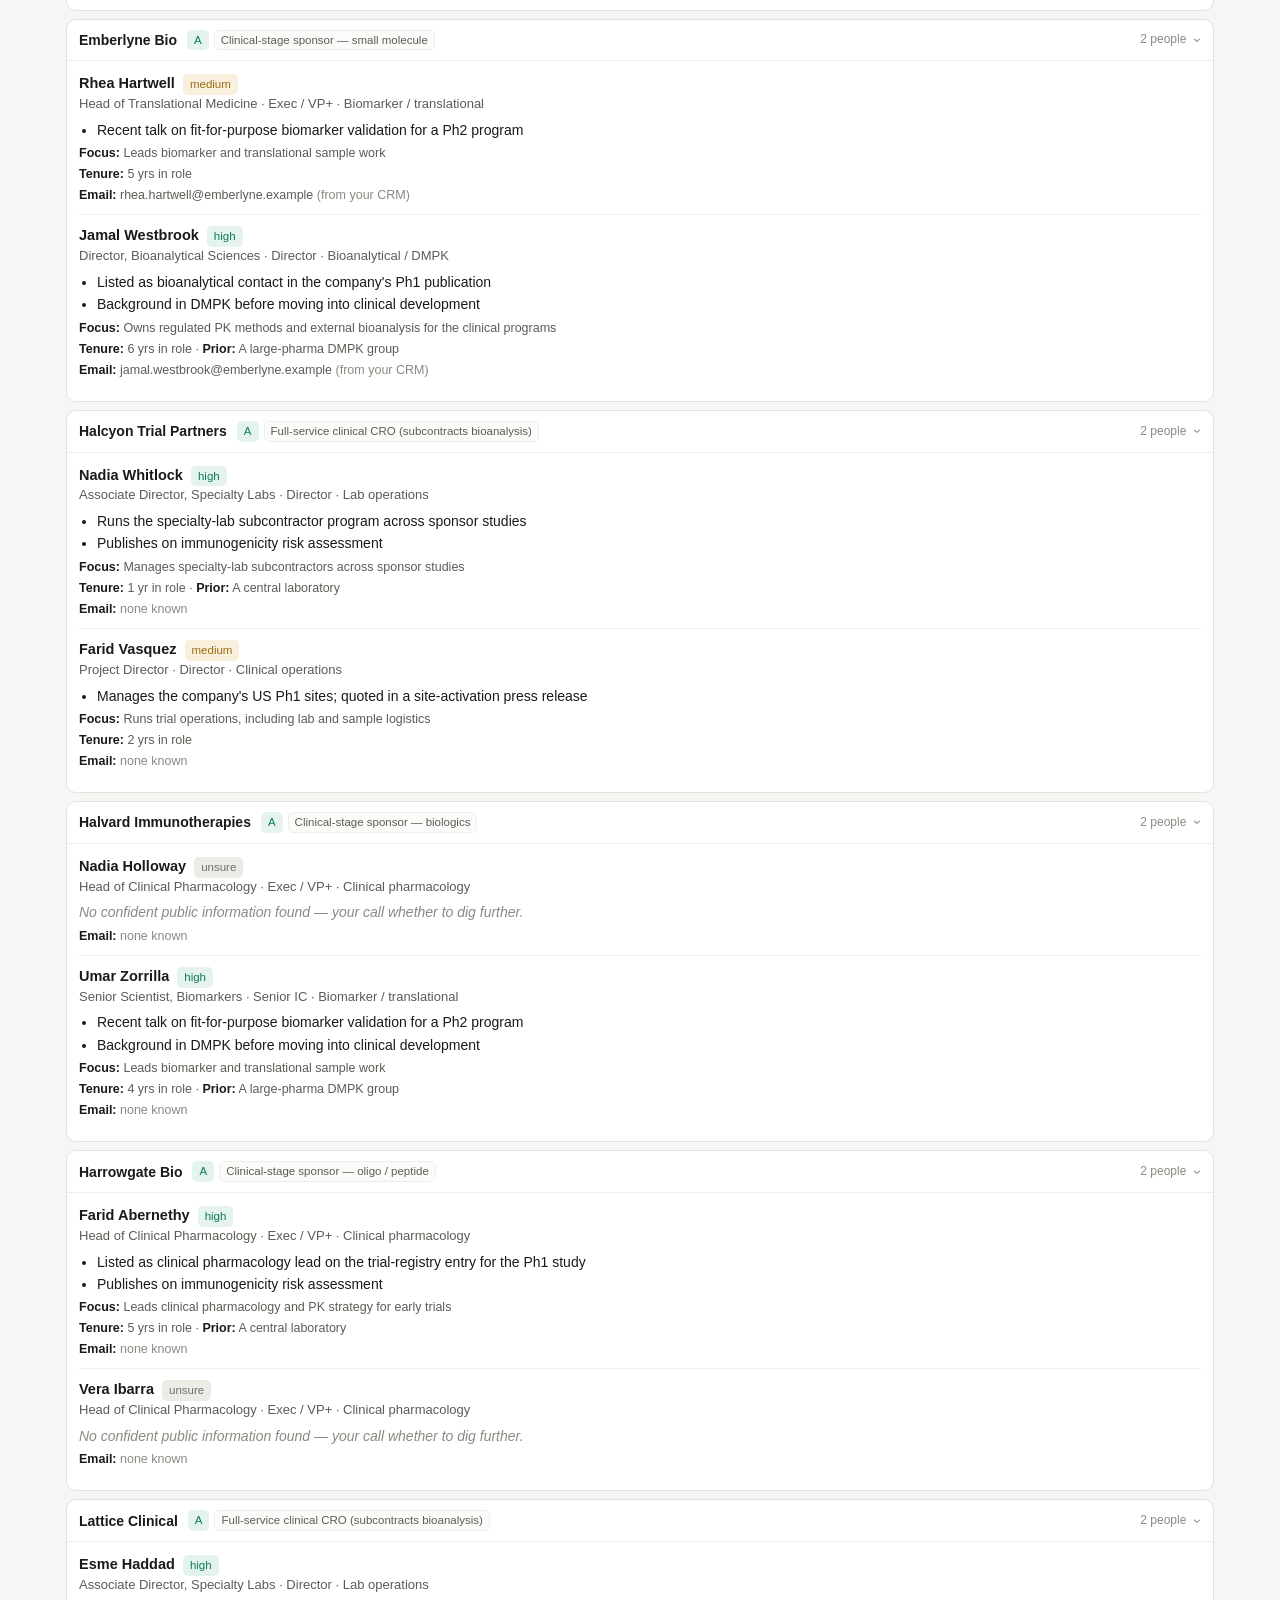
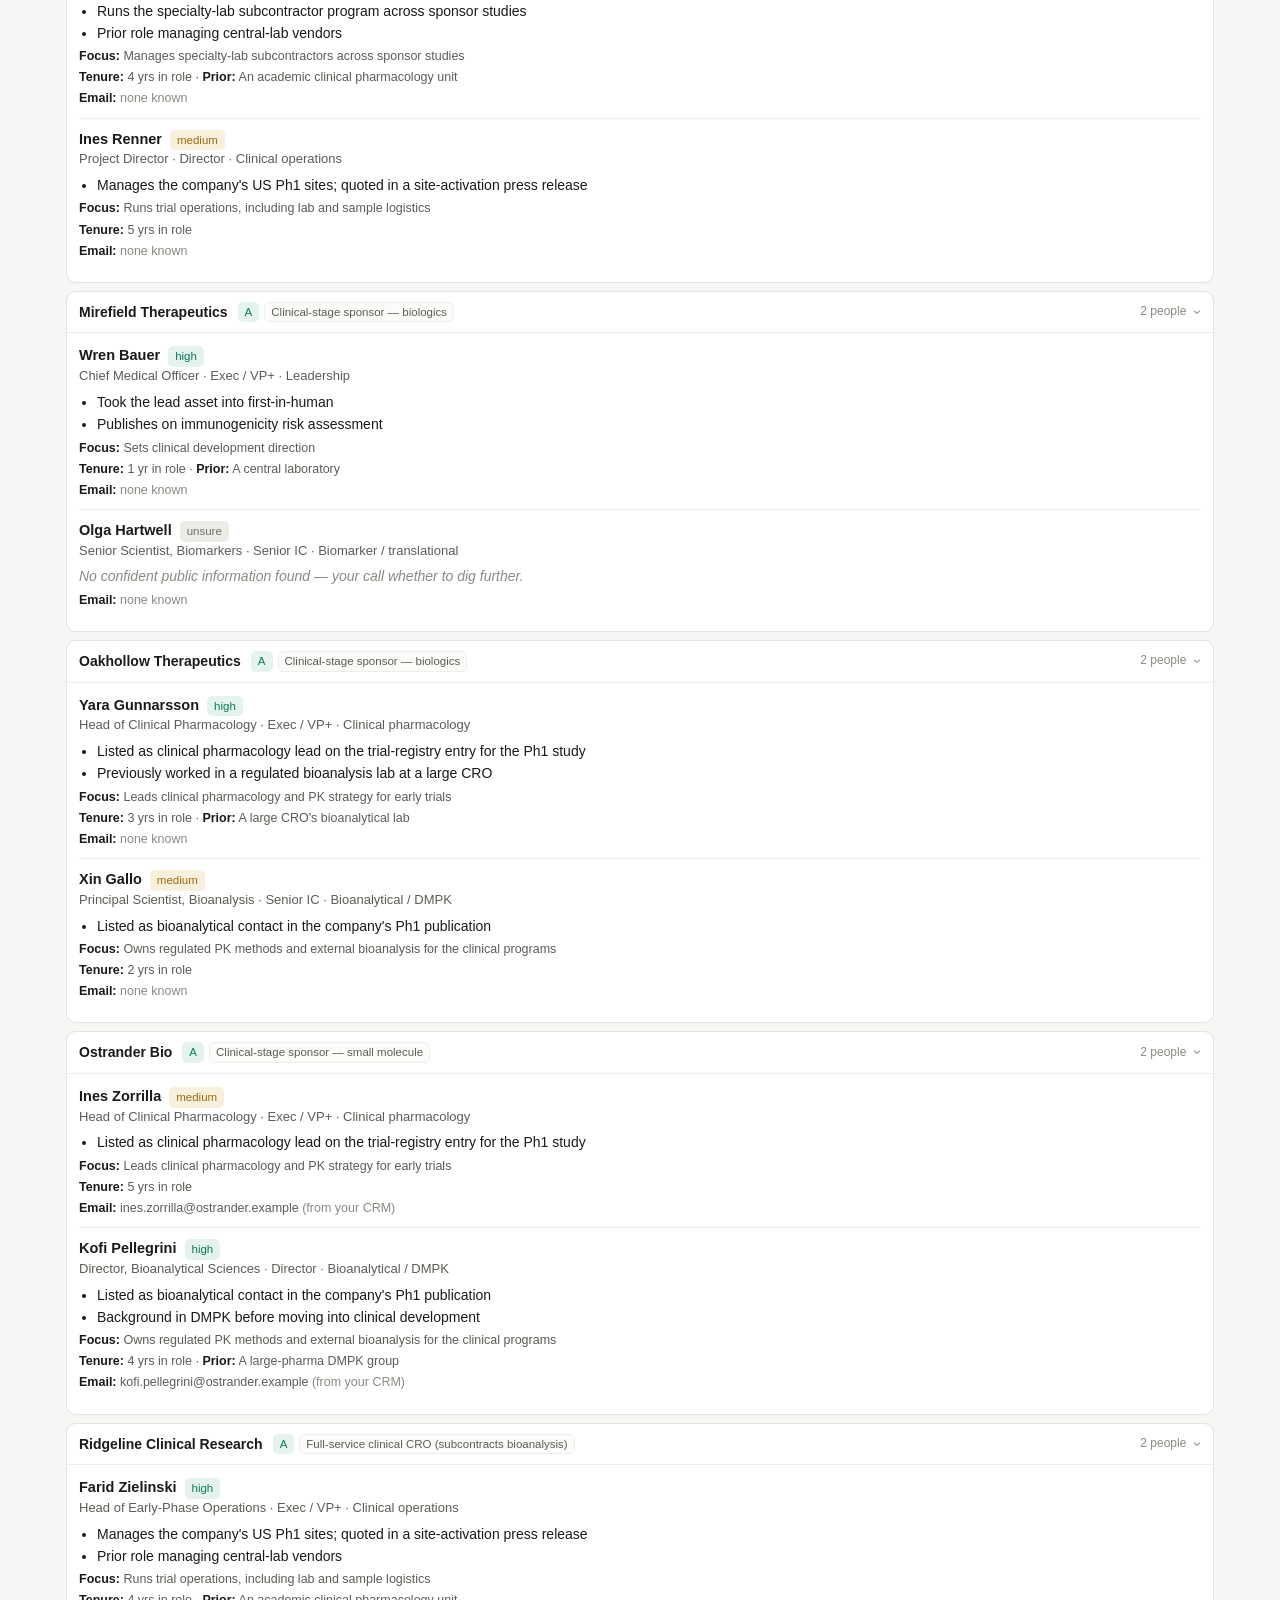
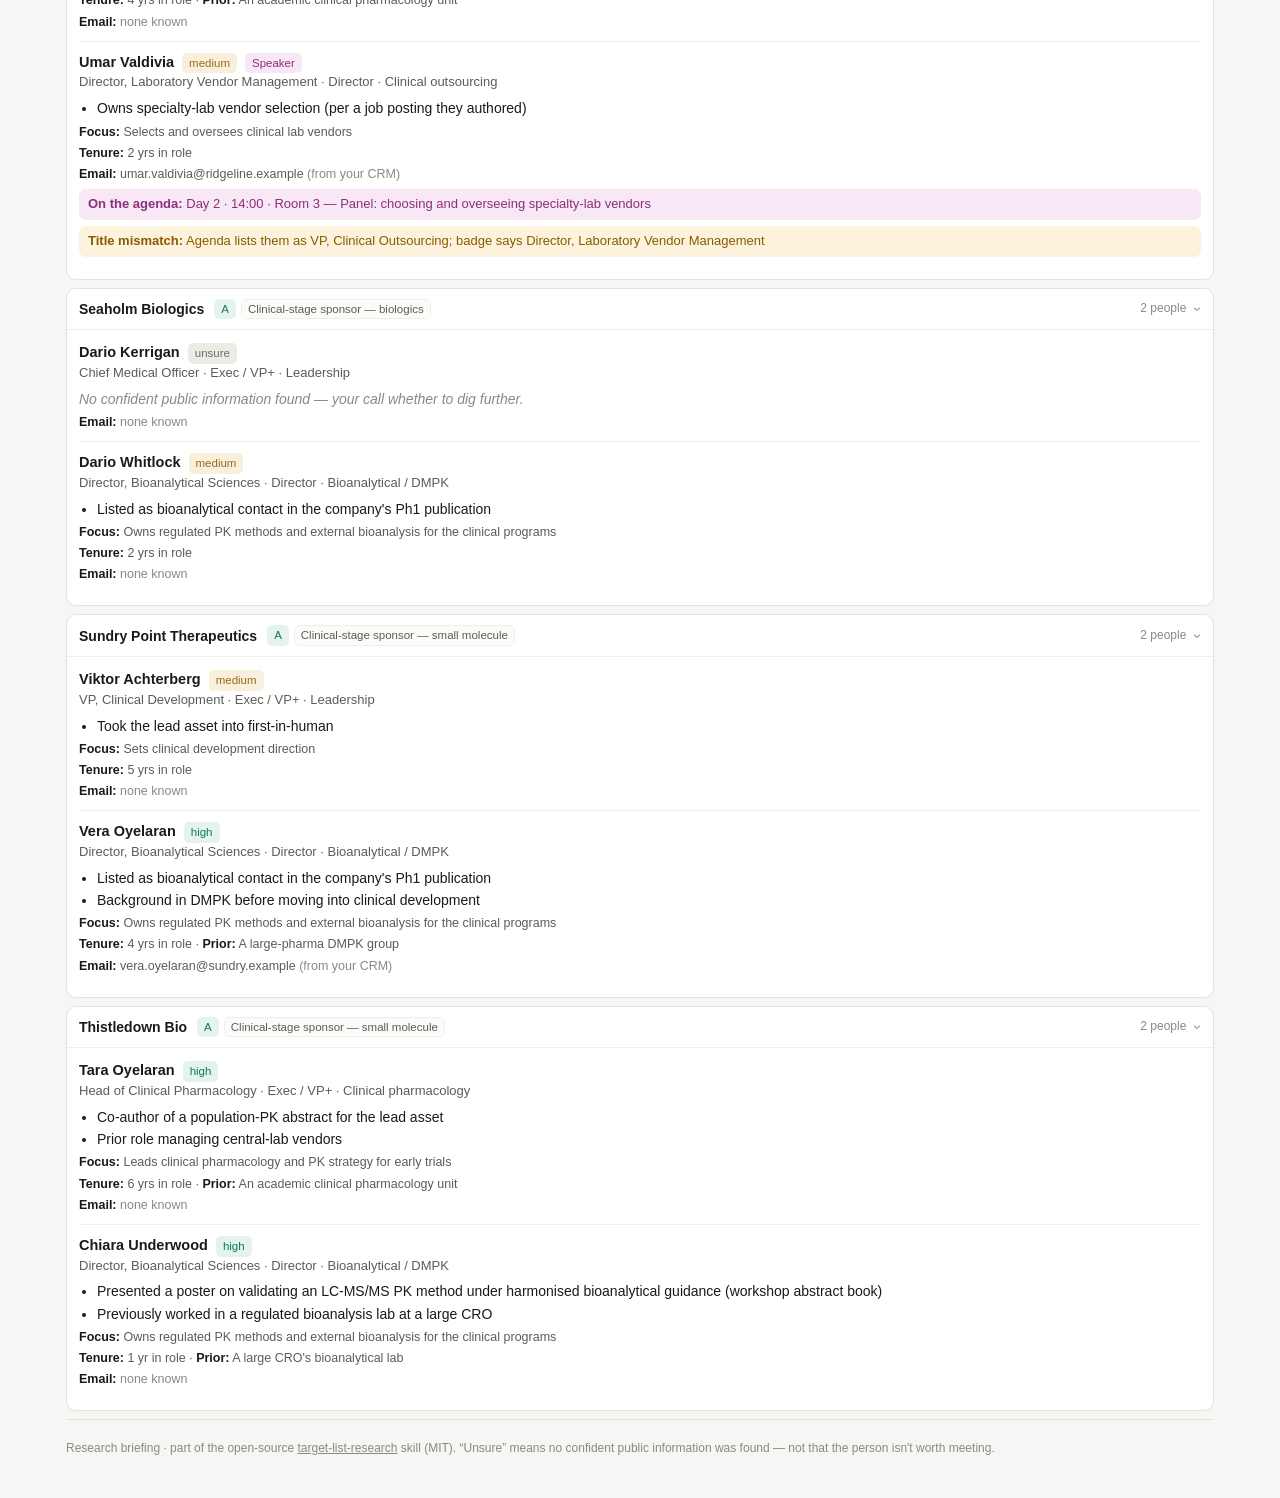
==== commit 47b31637: "Move demo to tools.potentiate.bio; add site header and analytics to hosted demo only The skill's own" ====
--- a/docs/briefing.html
+++ b/docs/briefing.html
@@ -1,6 +1,14 @@
 <!doctype html>
 <html lang="en">
 <head>
+<!-- Google Tag Manager -->
+<script>(function(w,d,s,l,i){w[l]=w[l]||[];w[l].push({'gtm.start':
+new Date().getTime(),event:'gtm.js'});var f=d.getElementsByTagName(s)[0],
+j=d.createElement(s),dl=l!='dataLayer'?'&l='+l:'';j.async=true;j.src=
+'https://www.googletagmanager.com/gtm.js?id='+i+dl;f.parentNode.insertBefore(j,f);
+})(window,document,'script','dataLayer','GTM-5L6TGJMX');</script>
+<!-- End Google Tag Manager -->
+
 <meta charset="utf-8">
 <meta name="viewport" content="width=device-width, initial-scale=1">
 <title>Research Briefing</title>
@@ -147,6 +155,43 @@
 </style>
 </head>
 <body>
+<!-- Google Tag Manager (noscript) -->
+<noscript><iframe src="https://www.googletagmanager.com/ns.html?id=GTM-5L6TGJMX" height="0" width="0" style="display:none;visibility:hidden"></iframe></noscript>
+<!-- End Google Tag Manager (noscript) -->
+<style>
+.pb-bar{background:#244E54;color:#FBFAF6;font:500 13px/1.2 -apple-system,BlinkMacSystemFont,"Segoe UI",Roboto,Arial,sans-serif}
+.pb-bar .pb-in{max-width:1180px;margin:0 auto;padding:9px 16px;display:flex;gap:14px;align-items:center;justify-content:space-between}
+.pb-bar a{color:inherit;text-decoration:none}
+.pb-bar .pb-mark{font-weight:800;letter-spacing:-.02em;font-size:15px}
+.pb-bar .pb-mark span{color:#F27A7D}
+.pb-bar nav{display:flex;gap:14px;align-items:center}
+.pb-bar nav a{opacity:.85}.pb-bar nav a:hover{opacity:1}
+.pb-bar .pb-sub{background:#F27A7D;color:#244E54;padding:5px 10px;border-radius:999px;font-weight:700;opacity:1}
+@media (max-width:480px){.pb-bar .pb-hide{display:none}}
+</style>
+<div class="pb-bar" data-track-area="nav"><div class="pb-in">
+  <a class="pb-mark" href="https://potentiate.bio" data-track="nav_click" data-track-name="logo">p<span>.</span>b</a>
+  <nav>
+    <a class="pb-hide" href="index.html" data-track="nav_click" data-track-name="tools_home">Thoughtful outreach</a>
+    <a href="https://potentiate.bio" data-track="nav_click" data-track-name="potentiate_bio">potentiate.bio</a>
+    <a class="pb-sub" href="https://potentiate.beehiiv.com/subscribe?utm_source=tools.potentiate.bio&utm_medium=website&utm_campaign=subscribe_button" data-track="subscribe_click" data-track-name="subscribe">Subscribe</a>
+  </nav>
+</div></div>
+<script>
+(function(){
+  window.dataLayer = window.dataLayer || [];
+  var page = (location.pathname.split("/").pop() || "index.html").replace(".html","");
+  document.addEventListener("click", function(e){
+    var el = e.target.closest && e.target.closest("[data-track]"); if(!el) return;
+    var area = el.closest("[data-track-area]");
+    window.dataLayer.push({event: el.getAttribute("data-track"),
+      click_name: el.getAttribute("data-track-name") || "",
+      click_location: area ? area.getAttribute("data-track-area") : page,
+      link_text: (el.textContent || "").trim().slice(0,80), link_url: el.href || ""});
+  }, true);
+})();
+</script>
+
 <div class="wrap">
   <header class="top">
     <div>
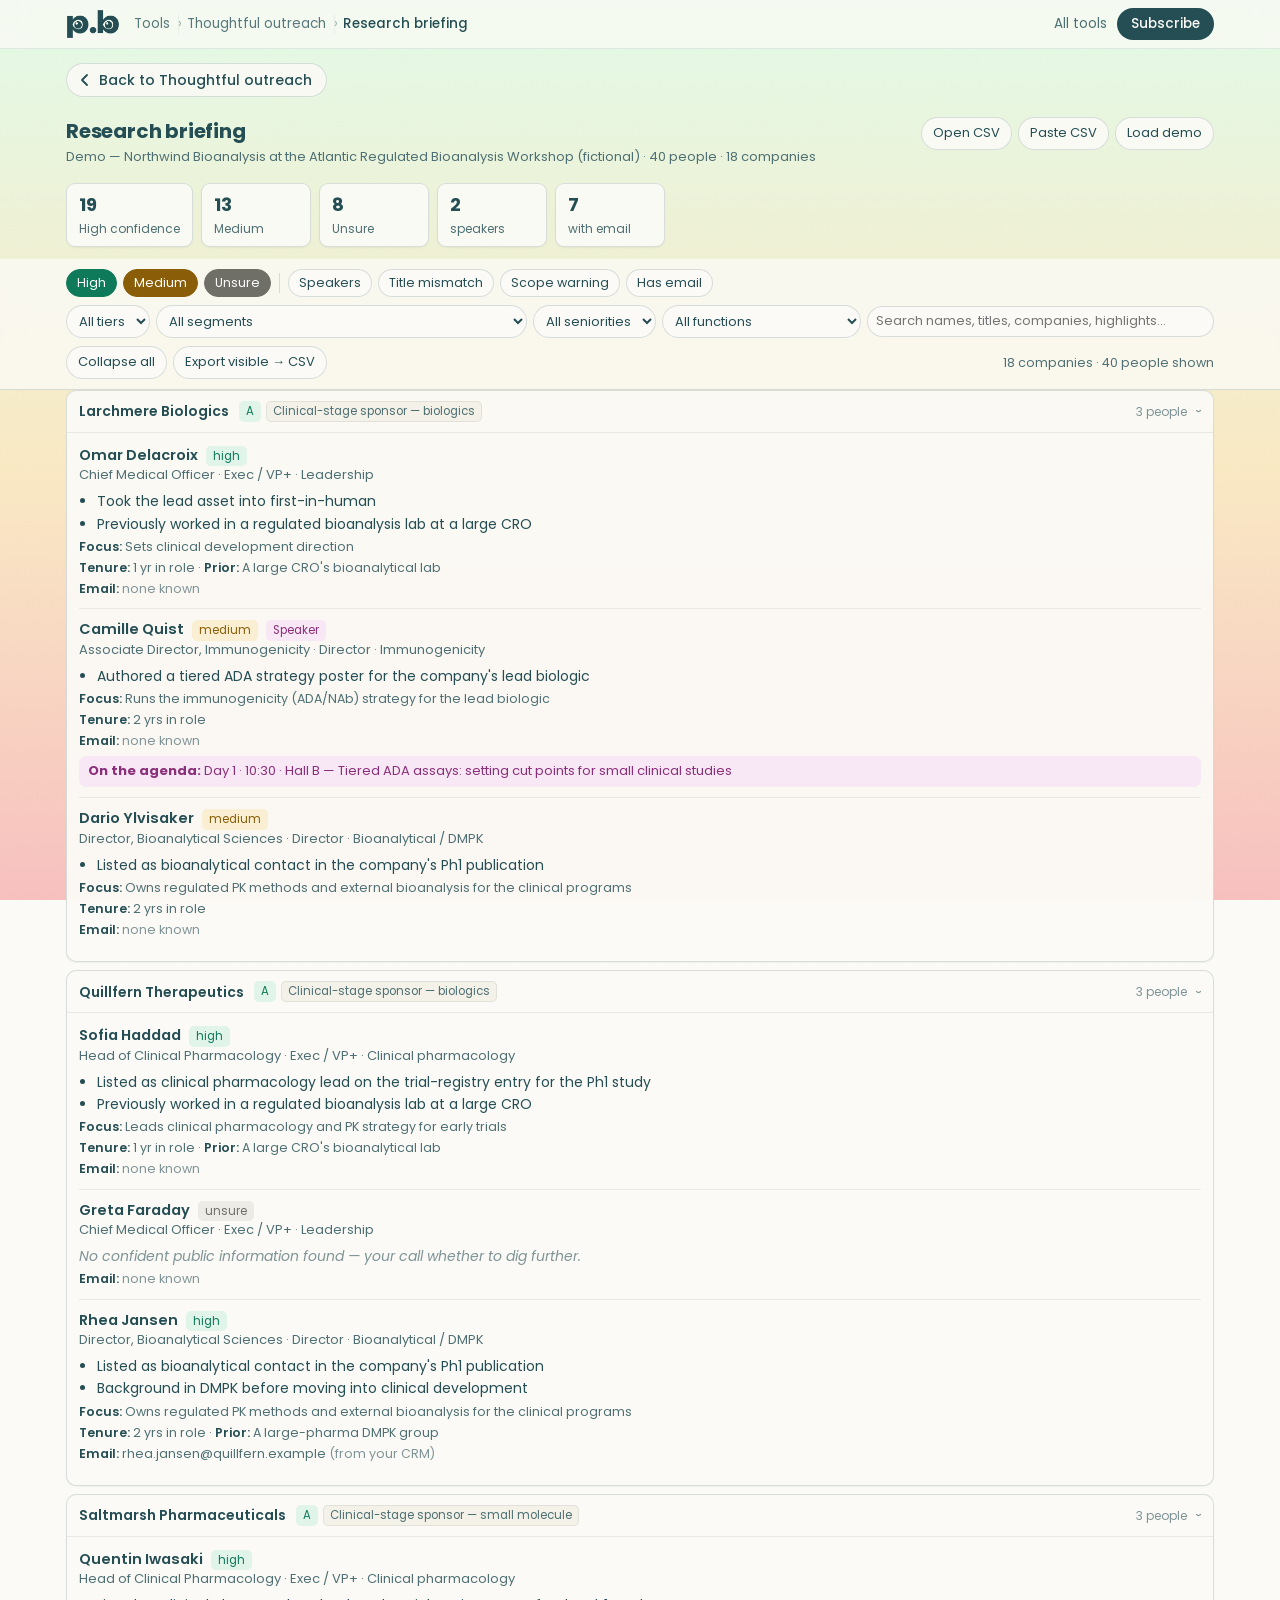
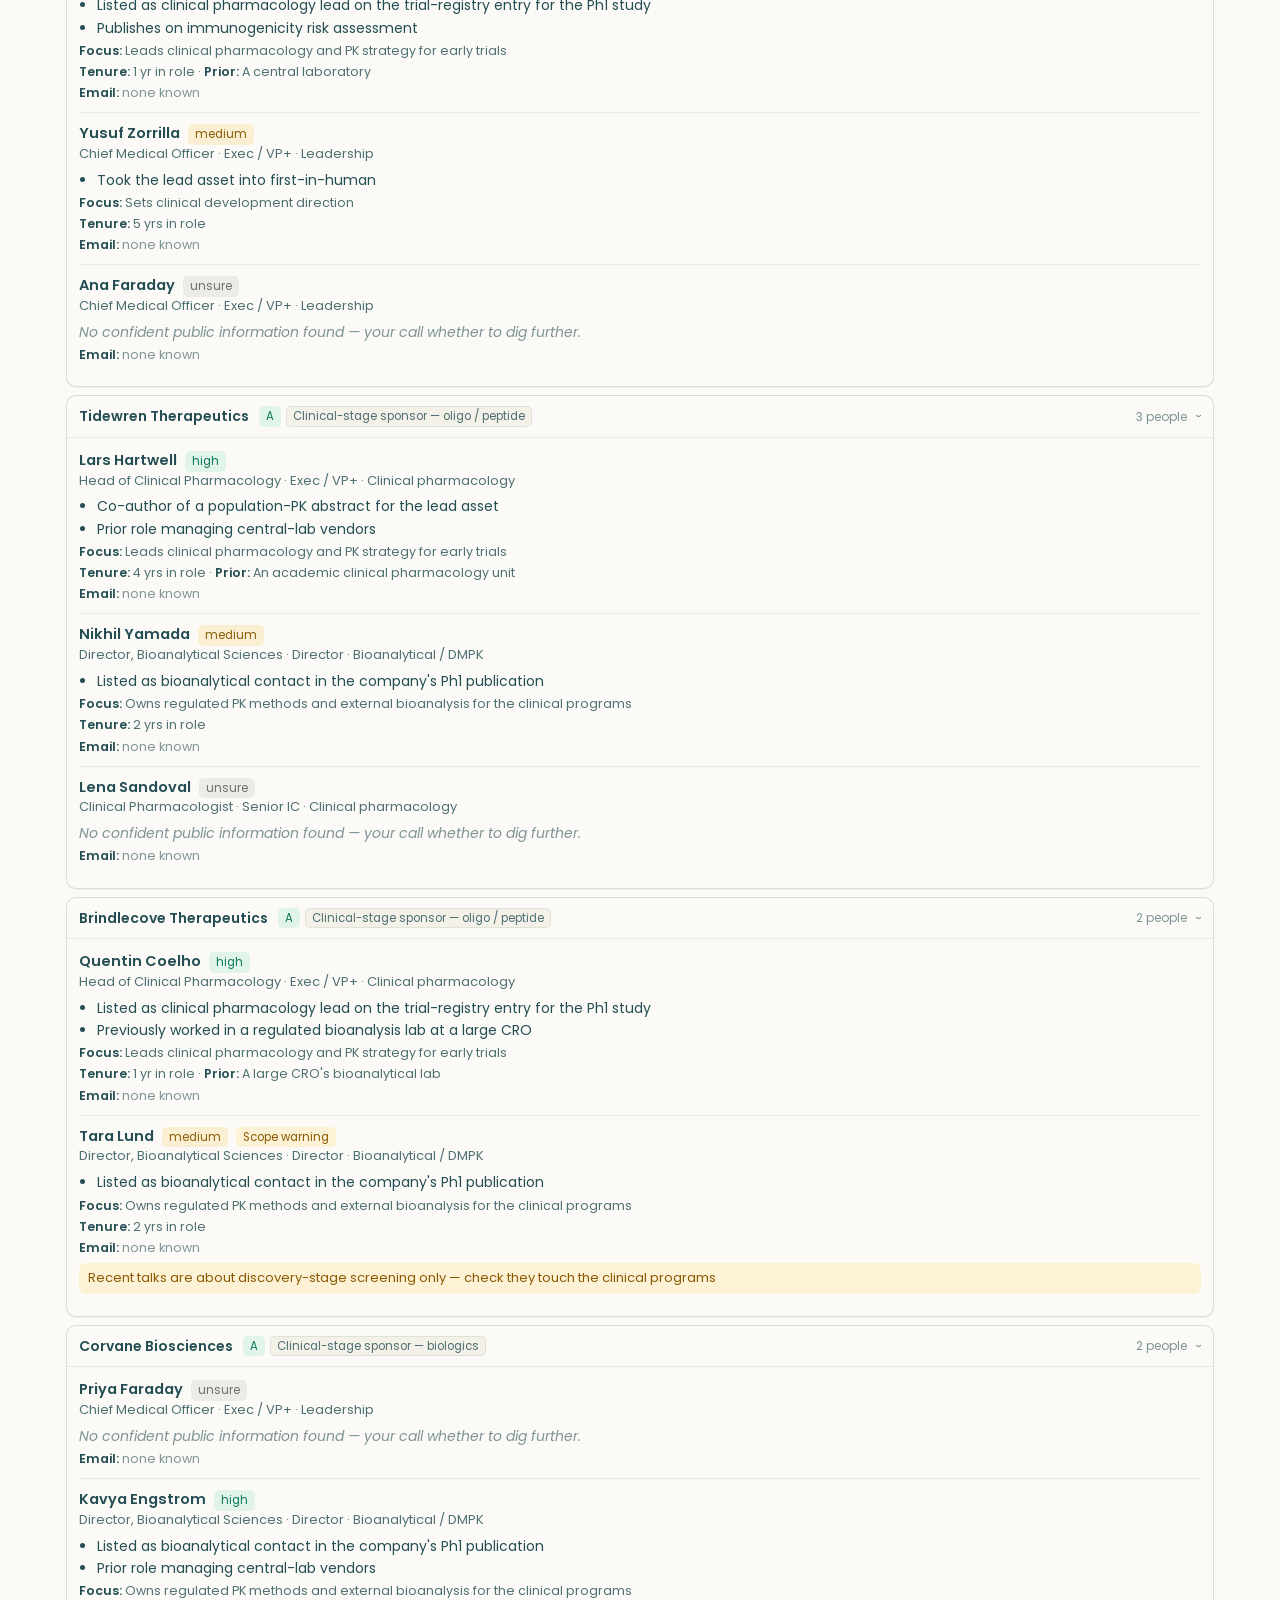
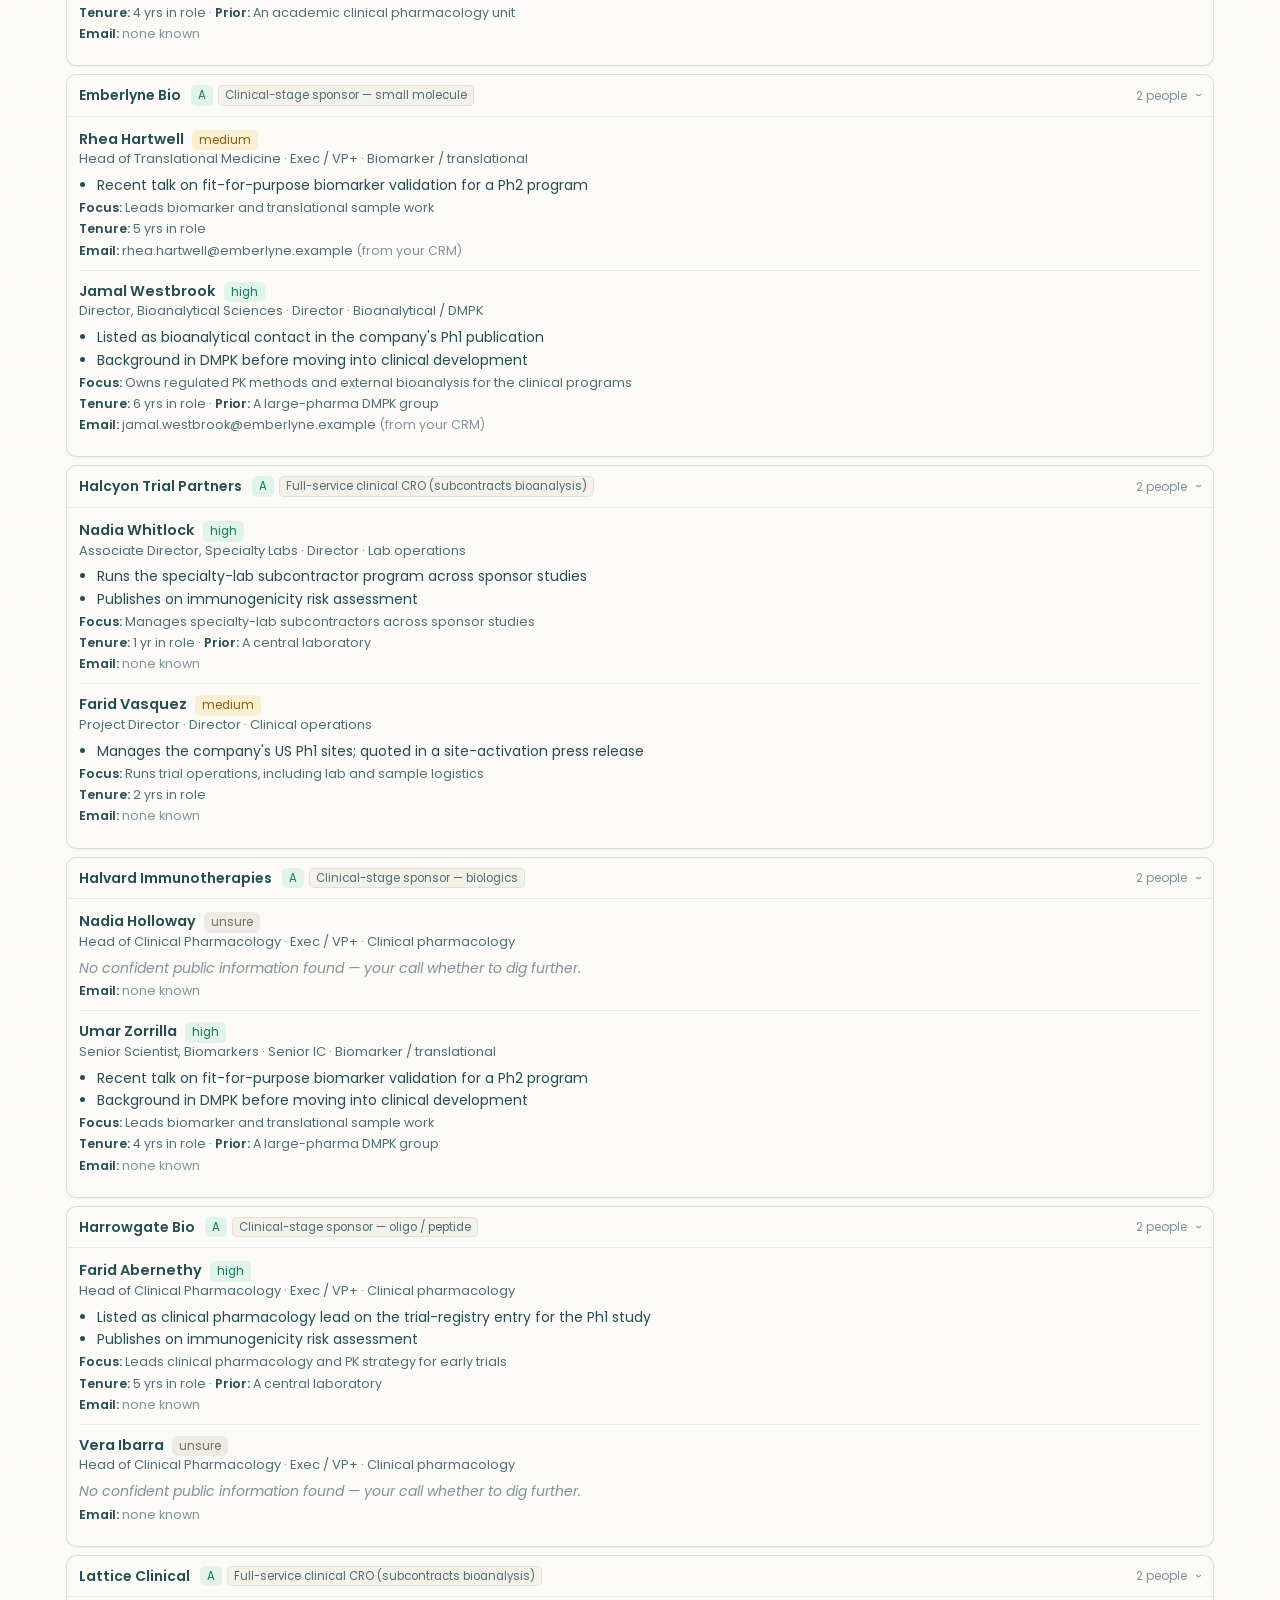
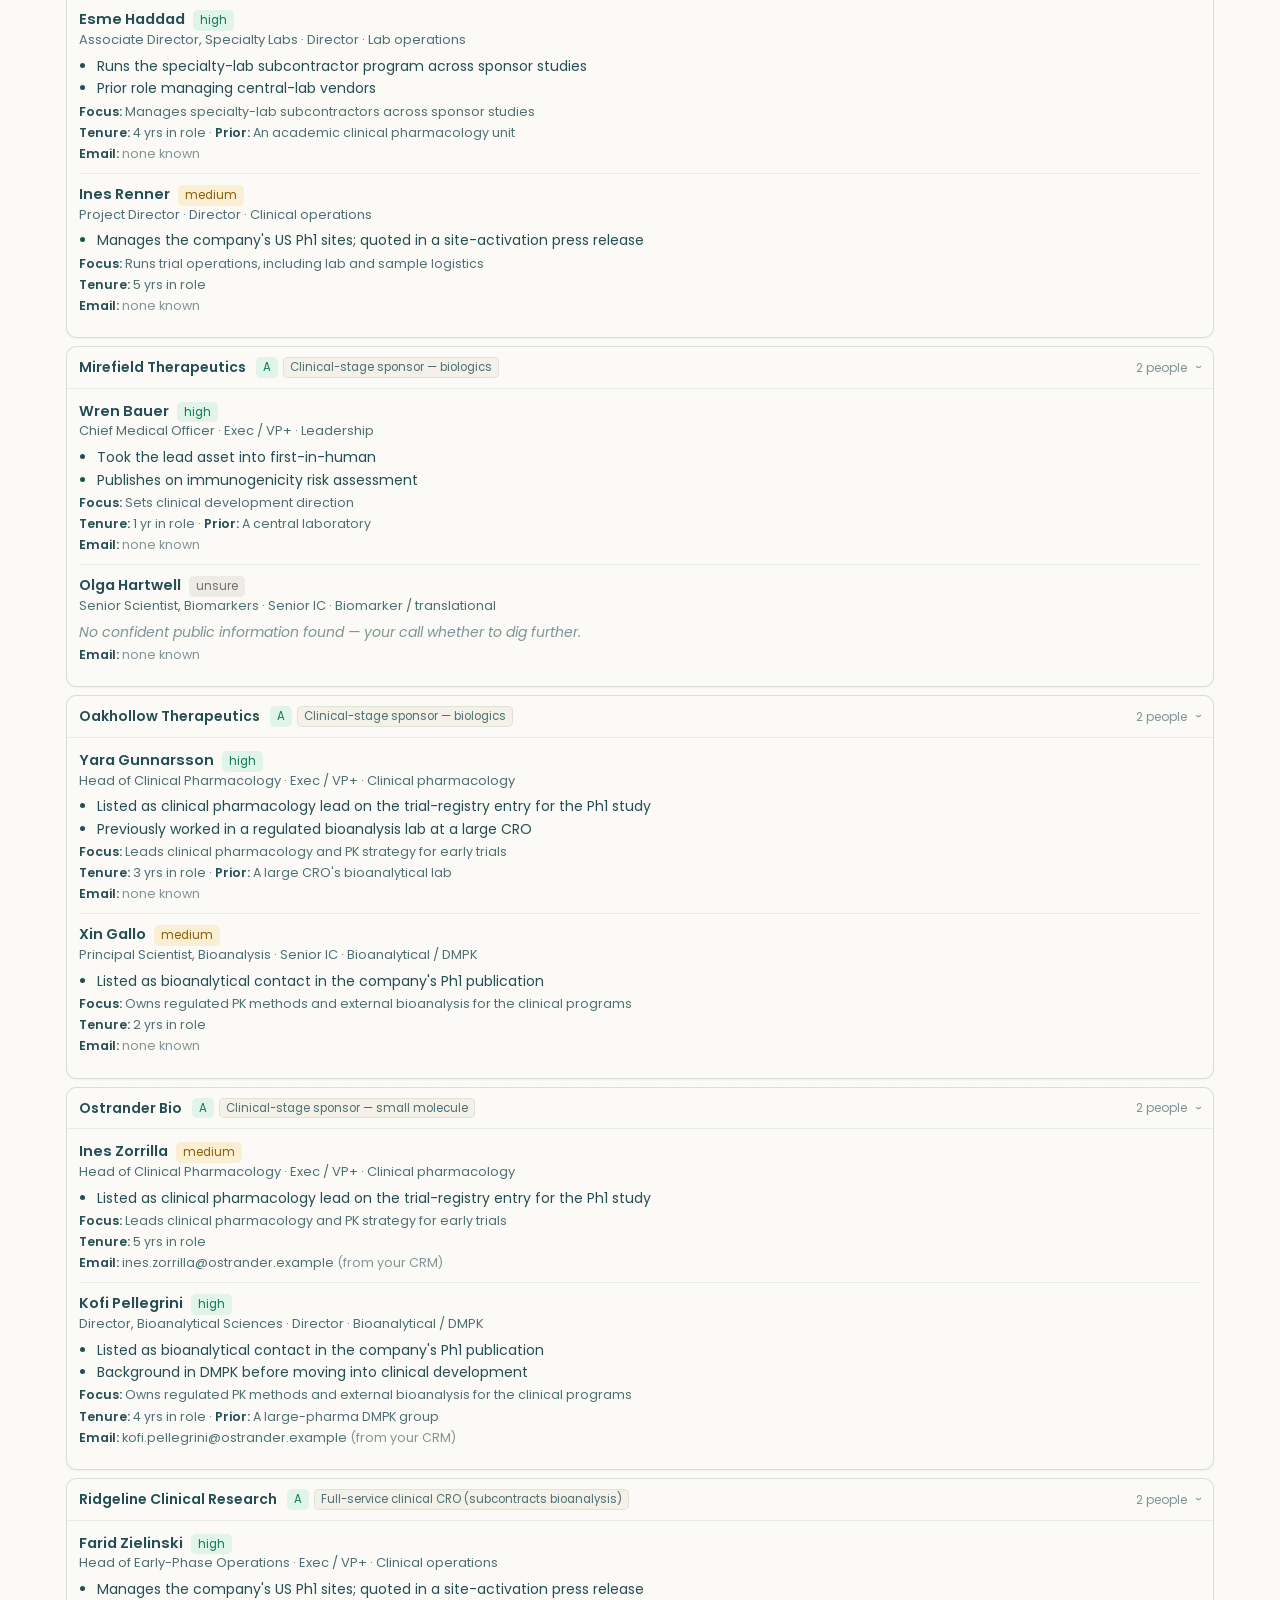
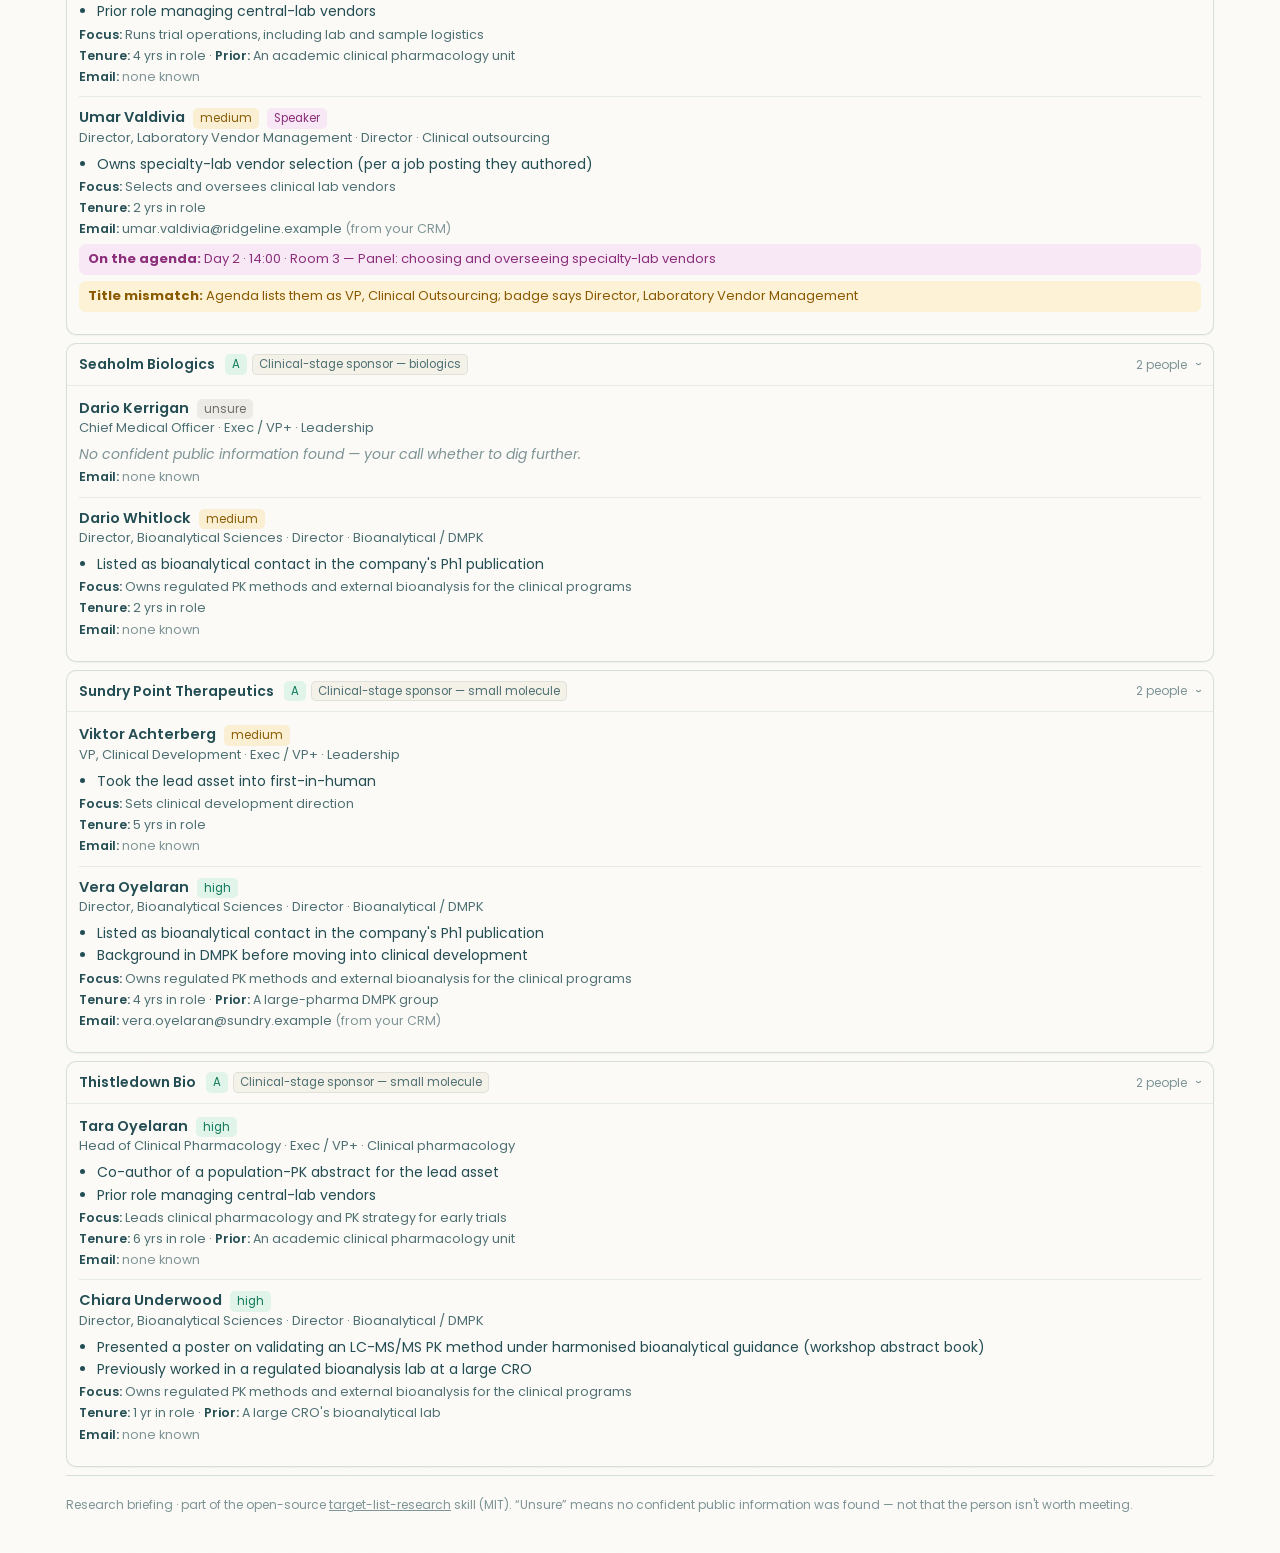
==== commit 670ebdab: "Hosted demo: potentiate.bio look, breadcrumb header and back links Brand styling (wash gradient, Pop" ====
--- a/docs/briefing.html
+++ b/docs/briefing.html
@@ -1,5 +1,5 @@
 <!doctype html>
-<html lang="en">
+<html lang="en" data-theme="light">
 <head>
 <!-- Google Tag Manager -->
 <script>(function(w,d,s,l,i){w[l]=w[l]||[];w[l].push({'gtm.start':
@@ -11,7 +11,7 @@
 
 <meta charset="utf-8">
 <meta name="viewport" content="width=device-width, initial-scale=1">
-<title>Research Briefing</title>
+<title>Research briefing · Thoughtful outreach · potentiate.bio</title>
 <style>
 :root{
   --bg:#f6f6f4; --panel:#fff; --panel2:#fbfbfa; --ink:#1a1a18; --ink2:#5c5c56; --ink3:#8a8a82;
@@ -153,30 +153,75 @@
 .src{font-size:12px;margin-top:4px;color:var(--ink3);word-break:break-all}
 .src a{color:var(--ink2)}
 </style>
+<link rel="icon" type="image/png" sizes="32x32" href="assets/pb-icon-32.png">
+<link rel="apple-touch-icon" href="assets/pb-icon-180.png">
+<meta property="og:image" content="https://tools.potentiate.bio/thoughtful-outreach/assets/pb-icon-512.png">
+<link rel="preconnect" href="https://fonts.googleapis.com"><link rel="preconnect" href="https://fonts.gstatic.com" crossorigin>
+<link href="https://fonts.googleapis.com/css2?family=Poppins:wght@300;400;500;600&display=swap" rel="stylesheet">
+<style>
+/* potentiate.bio look for the hosted demo pages only (tools.potentiate.bio).
+   Mint → butter → coral soft wash, deep-teal ink, warm-white surfaces, Poppins. */
+:root,:root[data-theme="dark"],:root[data-theme="light"]{
+  --pb-ink:#244E54; --pb-coral:#F27A7D; --pb-butter:#F7D486; --pb-mint:#C5F9D7; --pb-white:#FBFAF6;
+  --bg:transparent; --panel:rgba(251,250,246,.94); --panel2:#F3F1E8; --ink:#244E54; --ink2:#4E6F73; --ink3:#7F9497;
+  --line:rgba(36,78,84,.16); --line2:rgba(36,78,84,.09); --sel:#244E54; --focus:#244E54;
+  --a:#0f7a5a; --a-bg:#e1f4ea; --b:#8a5e08; --b-bg:#faefd2; --c:#2a5fa8; --c-bg:#e5eefa; --x:#6f6f68; --x-bg:#ecebe5;
+  --spot:#8b2f7a; --spot-bg:#f8e8f5; --deal:#a83232; --deal-bg:#fbe6e4; --warn:#8a5a00; --warn-bg:#fdf1d6; --ov:#5b3fc4; --ov-bg:#eeeafc;
+  color-scheme:light;
+}
+html{background:var(--pb-white)}
+body{
+  font-family:"Poppins",-apple-system,BlinkMacSystemFont,"Segoe UI",Roboto,Arial,sans-serif !important;
+  color:var(--pb-ink);
+  background:
+    linear-gradient(180deg,rgba(251,250,246,.55),rgba(251,250,246,.55)),
+    linear-gradient(180deg,var(--pb-mint) 0%,var(--pb-butter) 52%,var(--pb-coral) 100%) fixed !important;
+  min-height:100vh;
+}
+button,input,select,textarea{font-family:inherit}
+h1,h2,h3{letter-spacing:-.01em}
+#bTheme{display:none !important}                 /* the brand is a light look */
+.bar{background:rgba(251,250,246,.78) !important;backdrop-filter:blur(10px);-webkit-backdrop-filter:blur(10px);border-bottom-color:var(--line) !important}
+.btn.primary,.chip[aria-pressed="true"]:not([class*=" t"]){background:var(--pb-ink) !important;border-color:var(--pb-ink) !important;color:var(--pb-white) !important}
+.btn,.chip,select,.search,.event input{border-radius:999px}
+.btn.primary{font-weight:500}
+.card,.stat,.empty{box-shadow:0 1px 2px rgba(36,78,84,.06)}
+footer{border-top-color:var(--line) !important}
+
+/* ---- site header ---- */
+.pb-head{position:sticky;top:0;z-index:20;background:rgba(251,250,246,.72);backdrop-filter:blur(12px);-webkit-backdrop-filter:blur(12px);border-bottom:1px solid rgba(36,78,84,.10)}
+.pb-head .pb-in{max-width:1180px;margin:0 auto;padding:8px 16px;display:flex;gap:14px;align-items:center}
+.pb-head a{color:var(--pb-ink);text-decoration:none}
+.pb-logo{display:flex;align-items:center;flex:none}
+.pb-logo img{height:30px;width:auto;display:block}
+.pb-crumbs{display:flex;align-items:center;gap:6px;font-size:13.5px;min-width:0;overflow:hidden;white-space:nowrap}
+.pb-crumbs a{opacity:.75}.pb-crumbs a:hover{opacity:1;text-decoration:underline}
+.pb-crumbs span[aria-current]{font-weight:500;overflow:hidden;text-overflow:ellipsis}
+.pb-crumbs .sep{opacity:.4}
+.pb-right{margin-left:auto;display:flex;gap:10px;align-items:center;flex:none}
+.pb-right .pb-link{font-size:13.5px;opacity:.8}.pb-right .pb-link:hover{opacity:1}
+.pb-sub{background:var(--pb-ink);color:var(--pb-white) !important;padding:6px 14px;border-radius:999px;font-size:13.5px;font-weight:500}
+.pb-sub:hover{background:#1b3d42}
+.pb-back{max-width:1180px;margin:14px auto 0;padding:0 16px}
+.pb-back a{display:inline-flex;align-items:center;gap:6px;color:var(--pb-ink);text-decoration:none;font-size:14px;font-weight:500;
+  background:rgba(251,250,246,.85);border:1px solid rgba(36,78,84,.16);border-radius:999px;padding:6px 14px 6px 10px}
+.pb-back a:hover{background:var(--pb-white);border-color:rgba(36,78,84,.35)}
+.pb-back svg{width:16px;height:16px}
+@media (max-width:640px){.pb-crumbs .pb-mid,.pb-crumbs .sep.pb-mid,.pb-right .pb-link{display:none}.pb-logo img{height:26px}}
+.bar{top:47px !important}                         /* sit below the sticky site header */
+@media (max-width:640px){.pb-head{position:static}}
+</style>
 </head>
 <body>
 <!-- Google Tag Manager (noscript) -->
 <noscript><iframe src="https://www.googletagmanager.com/ns.html?id=GTM-5L6TGJMX" height="0" width="0" style="display:none;visibility:hidden"></iframe></noscript>
 <!-- End Google Tag Manager (noscript) -->
-<style>
-.pb-bar{background:#244E54;color:#FBFAF6;font:500 13px/1.2 -apple-system,BlinkMacSystemFont,"Segoe UI",Roboto,Arial,sans-serif}
-.pb-bar .pb-in{max-width:1180px;margin:0 auto;padding:9px 16px;display:flex;gap:14px;align-items:center;justify-content:space-between}
-.pb-bar a{color:inherit;text-decoration:none}
-.pb-bar .pb-mark{font-weight:800;letter-spacing:-.02em;font-size:15px}
-.pb-bar .pb-mark span{color:#F27A7D}
-.pb-bar nav{display:flex;gap:14px;align-items:center}
-.pb-bar nav a{opacity:.85}.pb-bar nav a:hover{opacity:1}
-.pb-bar .pb-sub{background:#F27A7D;color:#244E54;padding:5px 10px;border-radius:999px;font-weight:700;opacity:1}
-@media (max-width:480px){.pb-bar .pb-hide{display:none}}
-</style>
-<div class="pb-bar" data-track-area="nav"><div class="pb-in">
-  <a class="pb-mark" href="https://potentiate.bio" data-track="nav_click" data-track-name="logo">p<span>.</span>b</a>
-  <nav>
-    <a class="pb-hide" href="index.html" data-track="nav_click" data-track-name="tools_home">Thoughtful outreach</a>
-    <a href="https://potentiate.bio" data-track="nav_click" data-track-name="potentiate_bio">potentiate.bio</a>
-    <a class="pb-sub" href="https://potentiate.beehiiv.com/subscribe?utm_source=tools.potentiate.bio&utm_medium=website&utm_campaign=subscribe_button" data-track="subscribe_click" data-track-name="subscribe">Subscribe</a>
-  </nav>
-</div></div>
+<header class="pb-head" data-track-area="nav"><div class="pb-in">
+  <a class="pb-logo" href="https://potentiate.bio" aria-label="potentiate.bio home" data-track="nav_click" data-track-name="logo"><img src="assets/pb-mark.png" alt="p.b" width="54" height="30"></a>
+  <nav class="pb-crumbs" aria-label="Breadcrumb"><a href="https://tools.potentiate.bio/" data-track="nav_click" data-track-name="tools_home">Tools</a><span class="sep pb-mid" aria-hidden="true">›</span><a class="pb-mid" href="index.html" data-track="nav_click" data-track-name="tool_home">Thoughtful outreach</a><span class="sep" aria-hidden="true">›</span><span aria-current="page">Research briefing</span></nav>
+  <div class="pb-right"><a class="pb-link" href="https://tools.potentiate.bio/" data-track="nav_click" data-track-name="all_tools">All tools</a><a class="pb-sub" href="https://potentiate.beehiiv.com/subscribe?utm_source=tools.potentiate.bio&utm_medium=website&utm_campaign=subscribe_button" data-track="subscribe_click" data-track-name="subscribe">Subscribe</a></div>
+</div></header>
+<div class="pb-back" data-track-area="page"><a href="index.html" data-track="nav_click" data-track-name="back_to_tool"><svg viewBox="0 0 16 16" fill="none" aria-hidden="true"><path d="M10 3 5 8l5 5" stroke="currentColor" stroke-width="1.8" stroke-linecap="round" stroke-linejoin="round"/></svg>Back to Thoughtful outreach</a></div>
 <script>
 (function(){
   window.dataLayer = window.dataLayer || [];
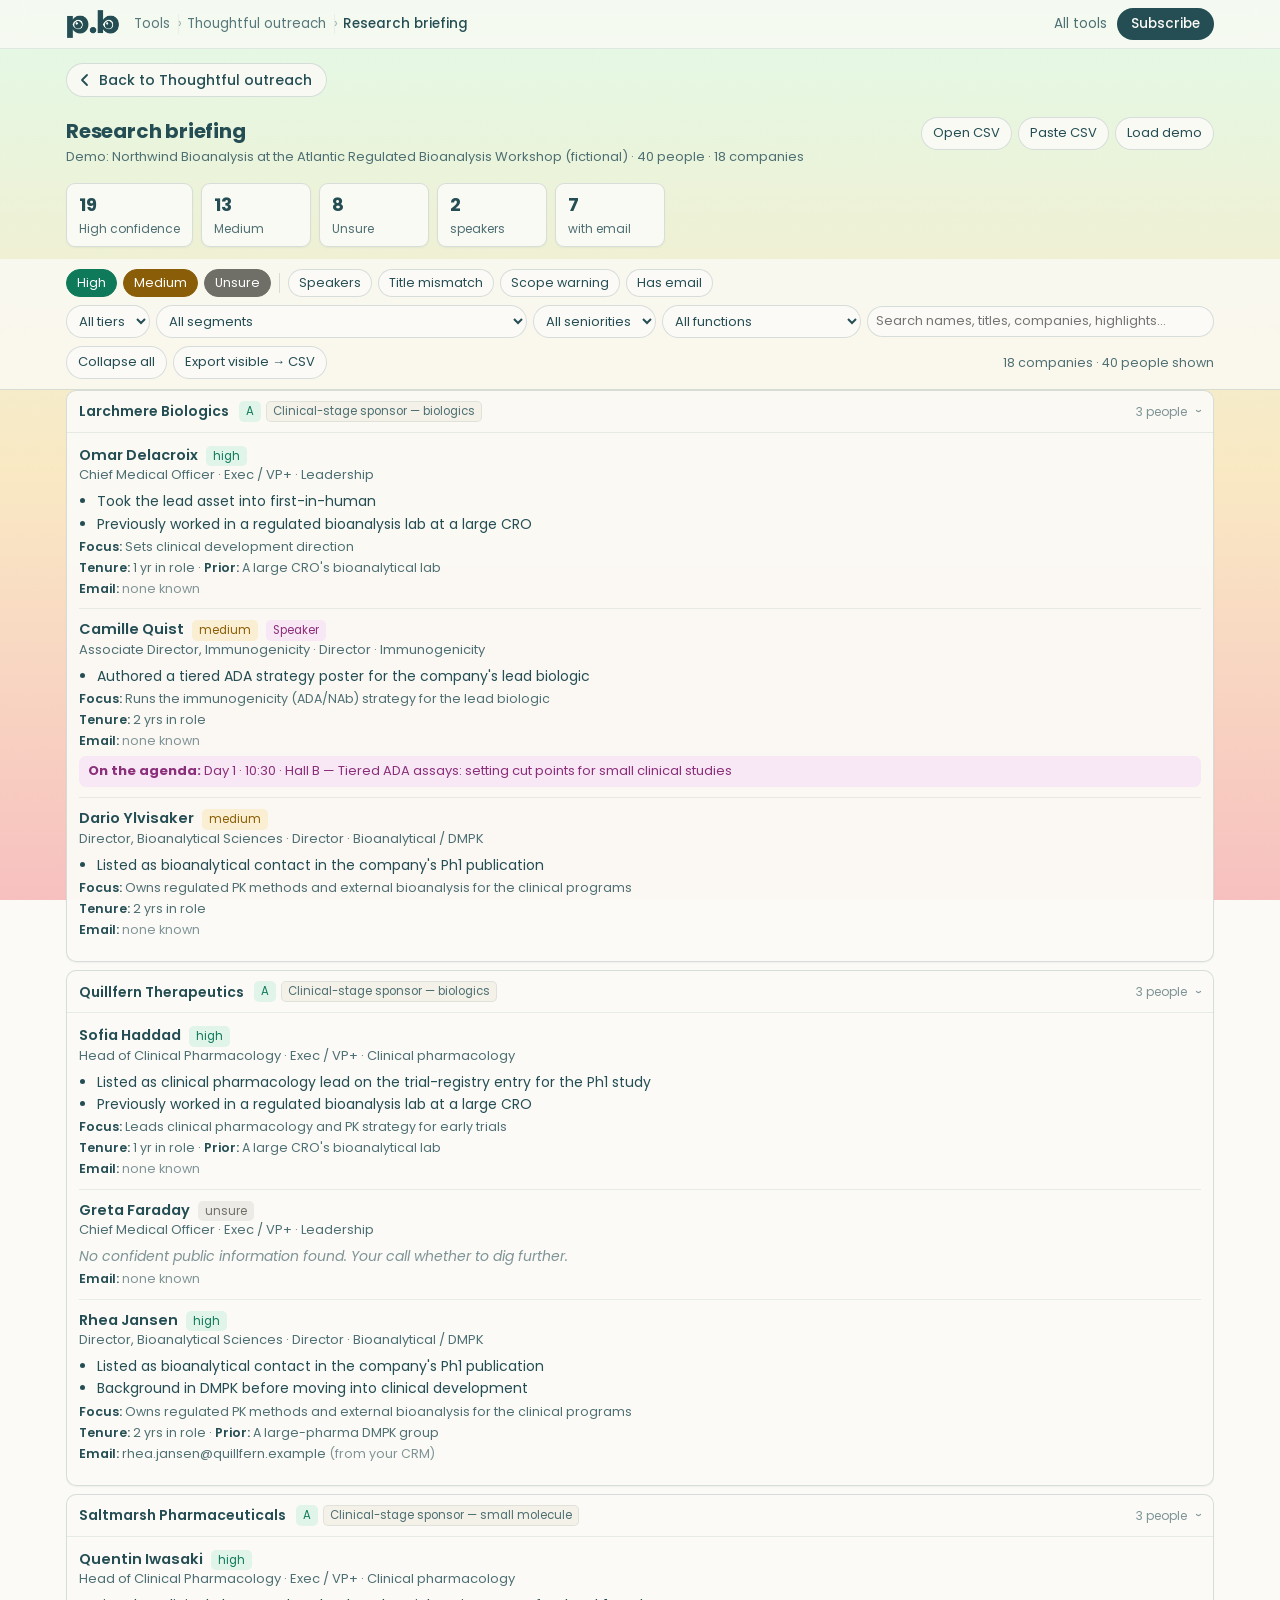
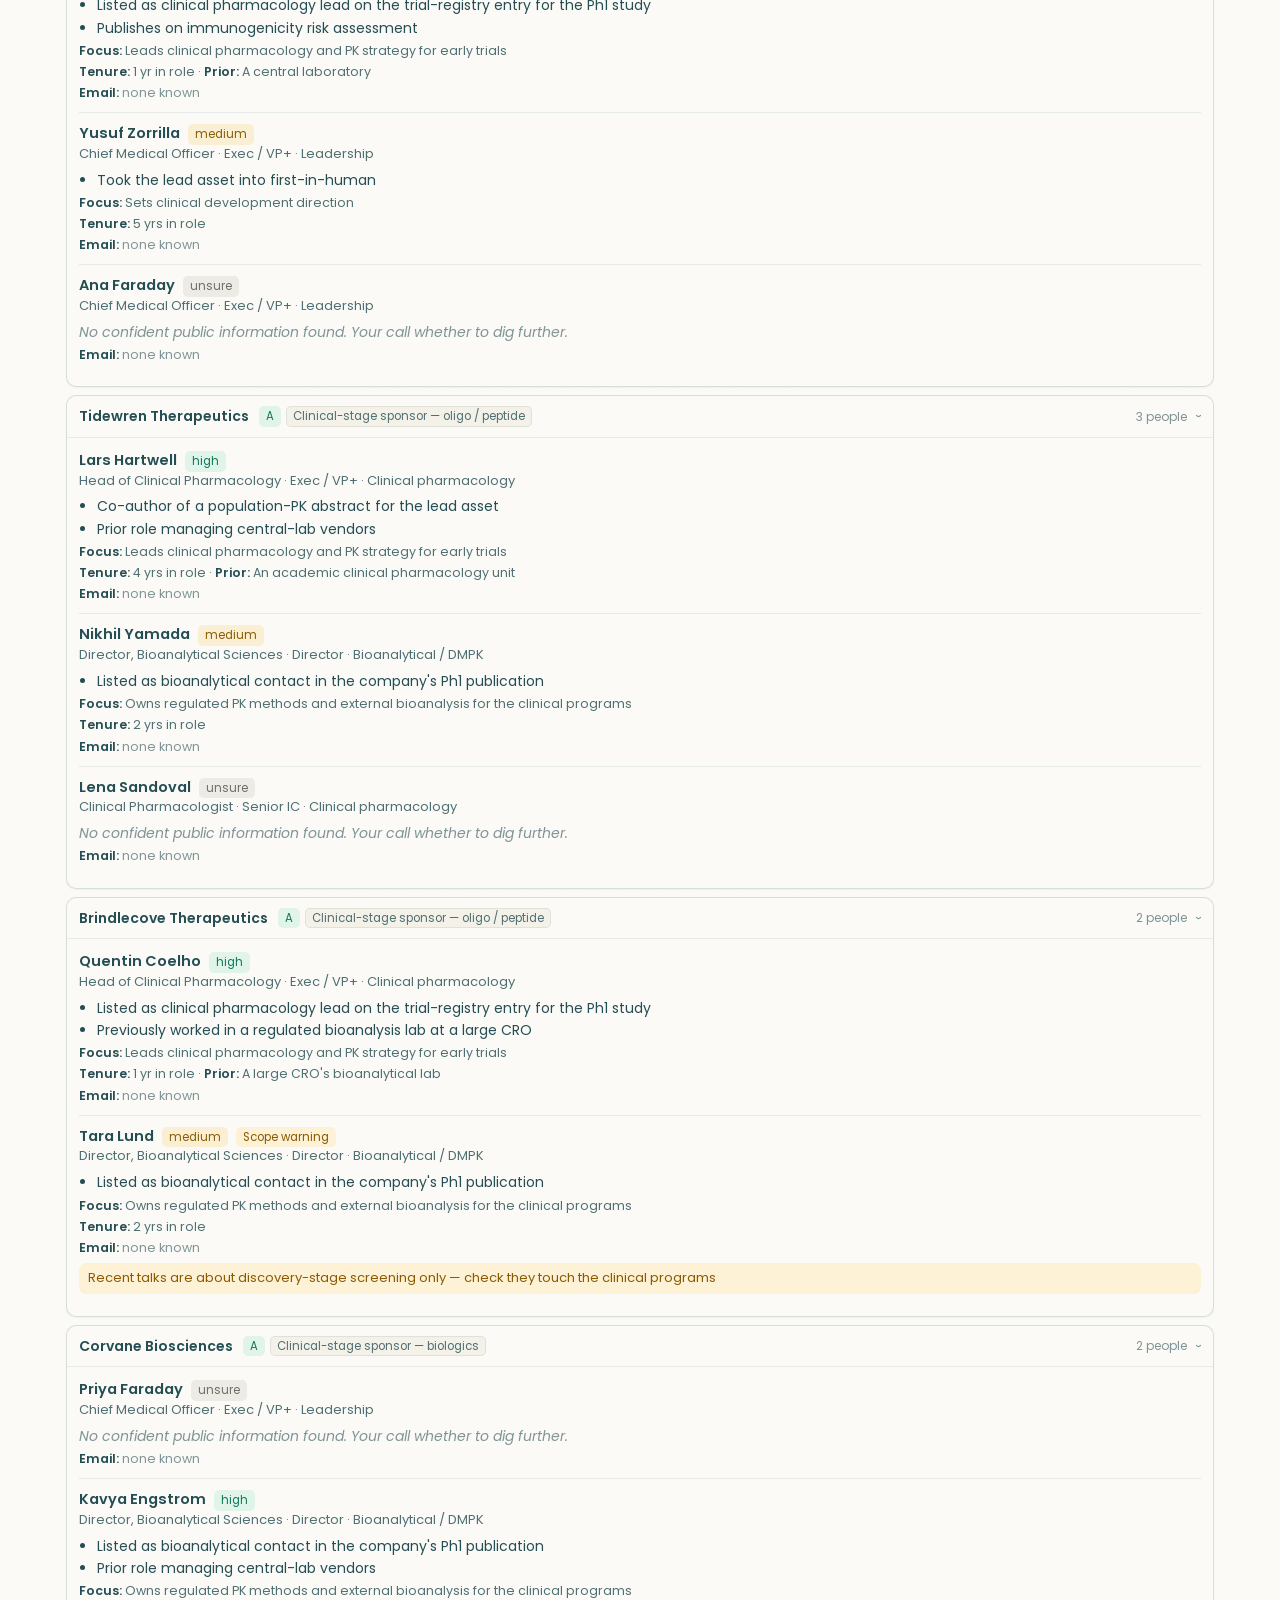
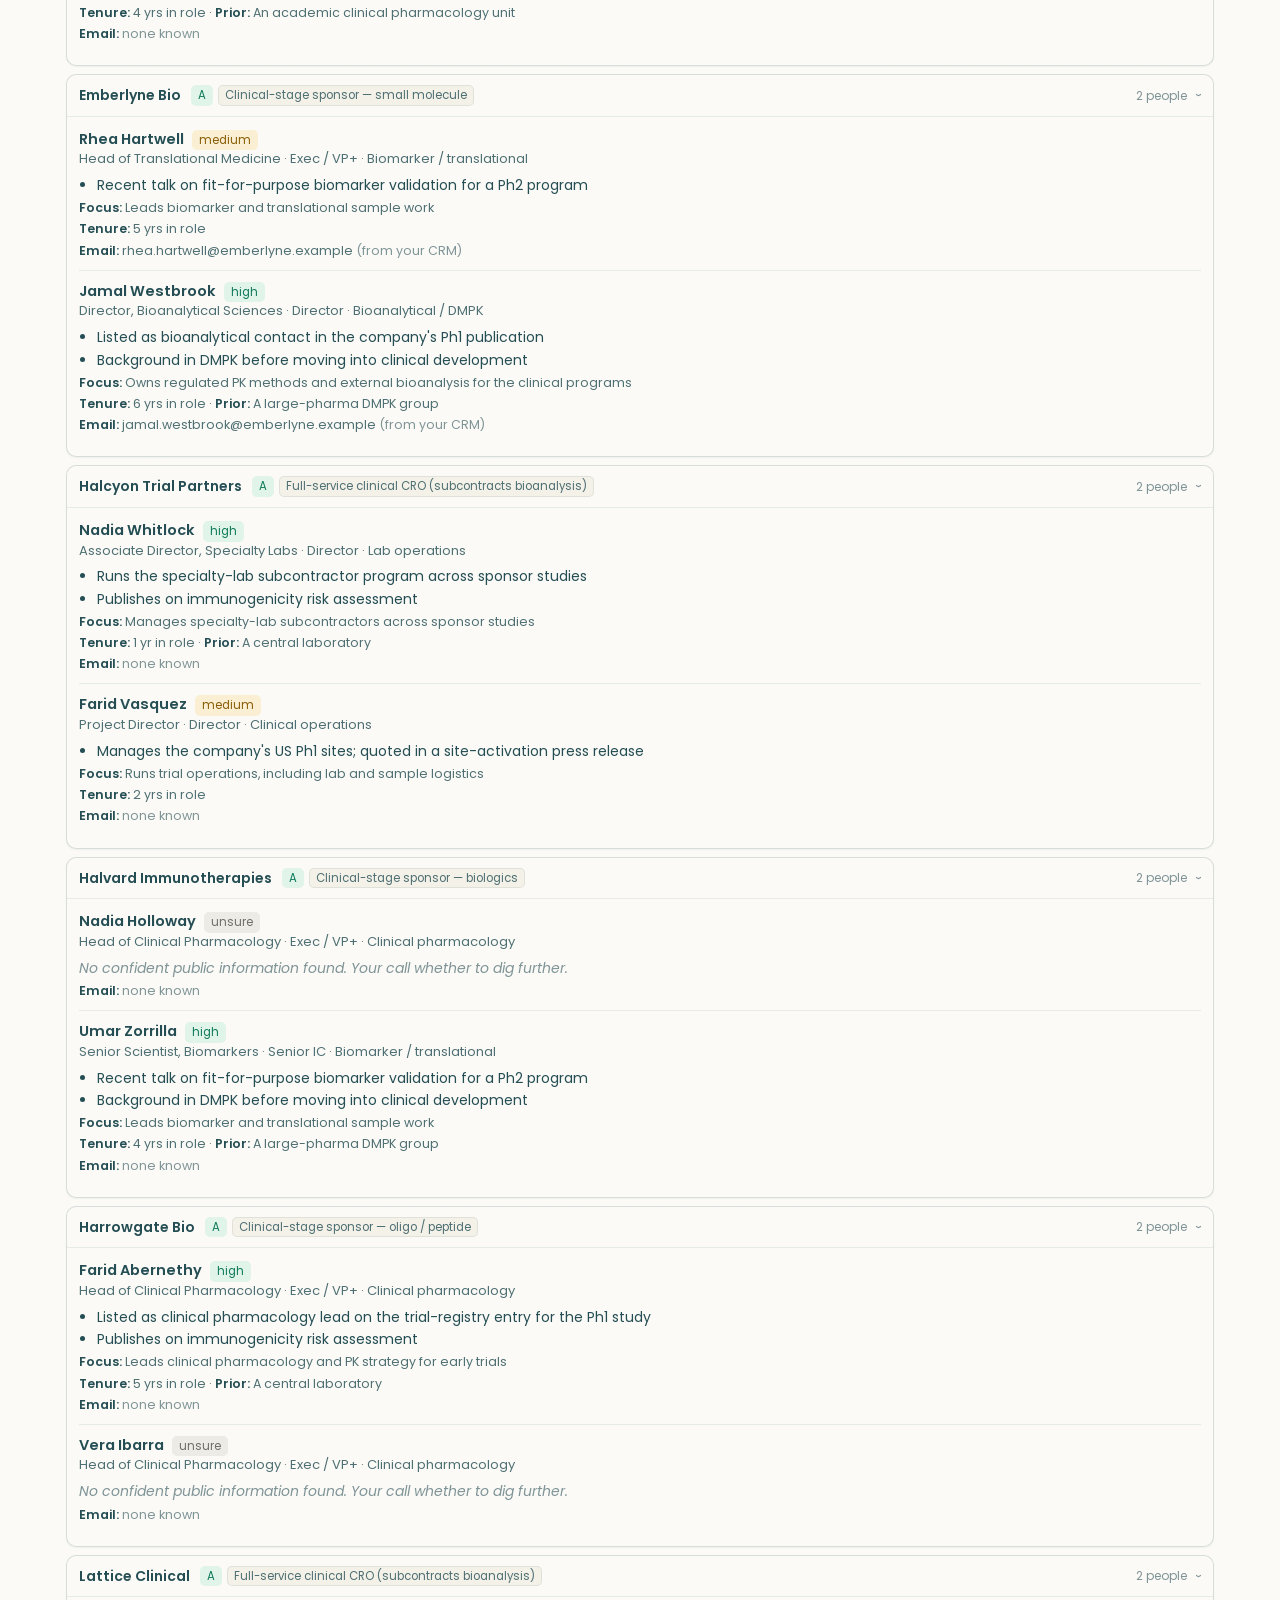
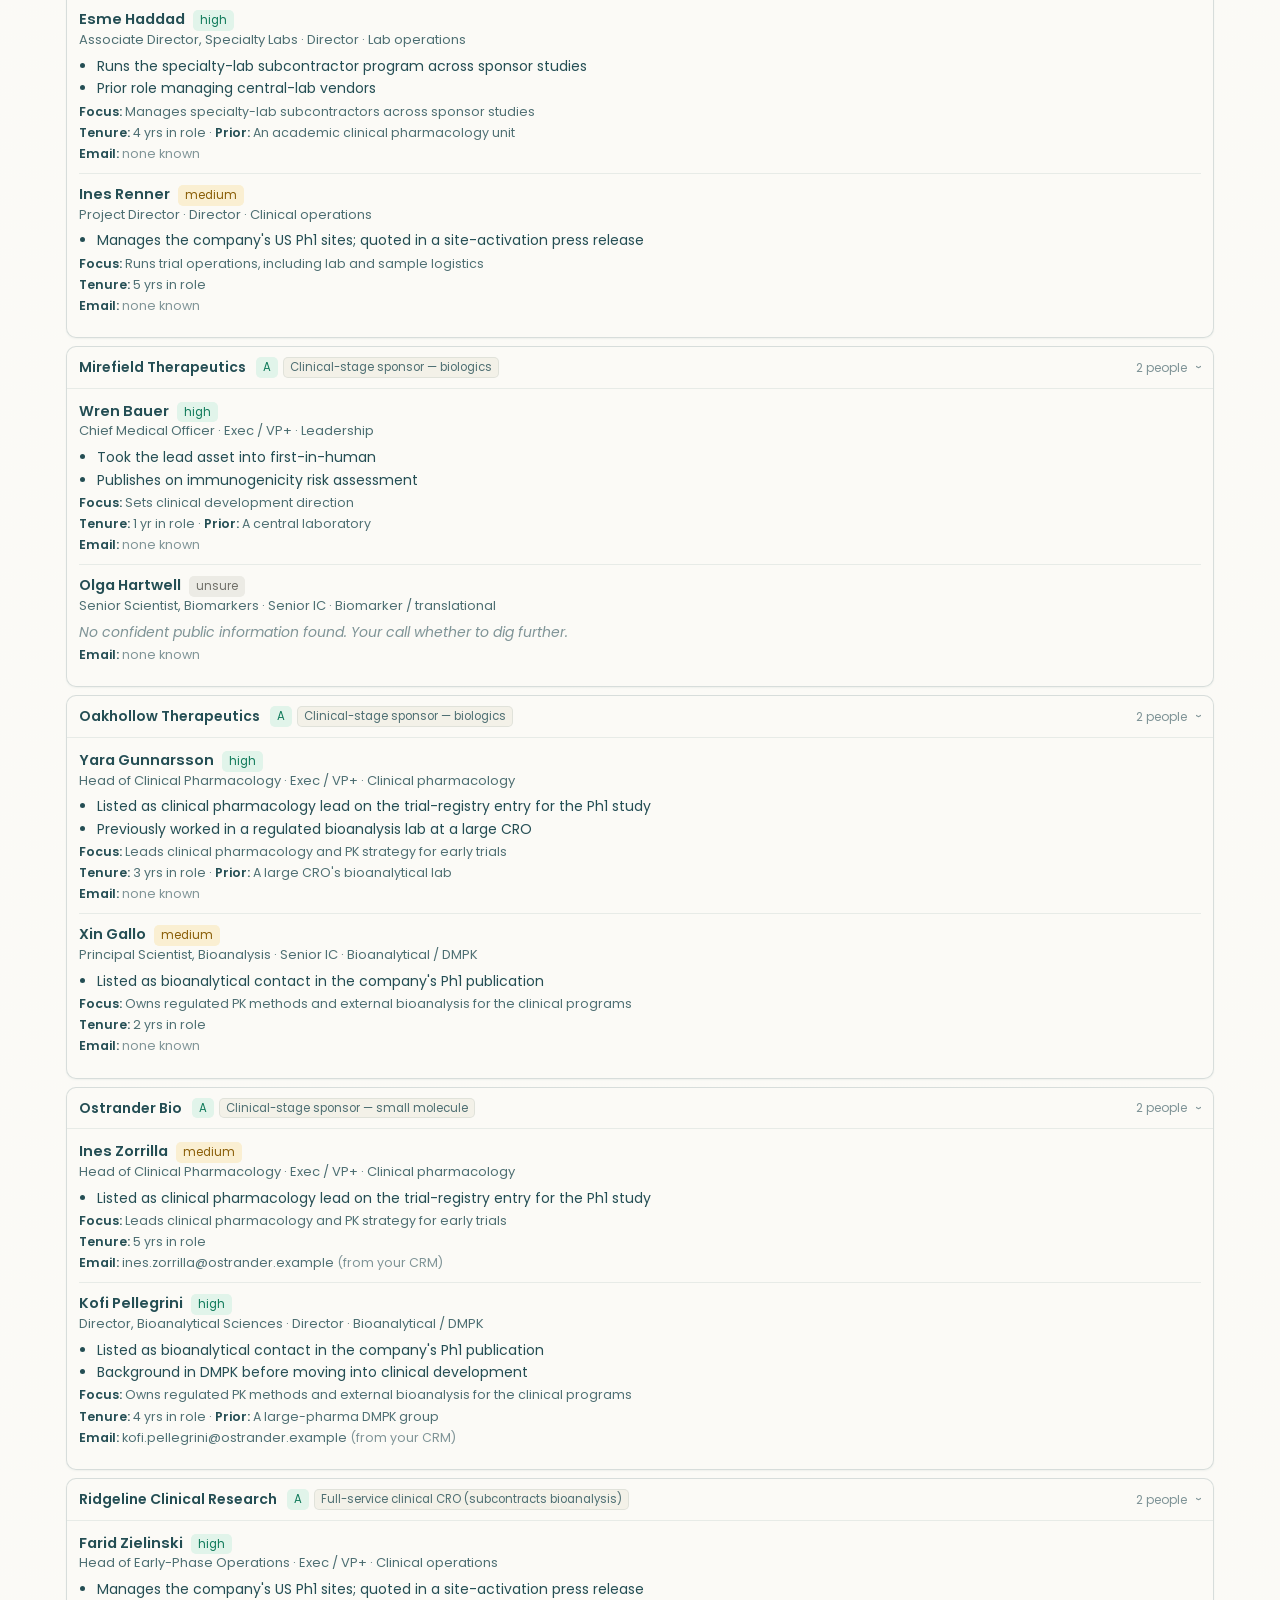
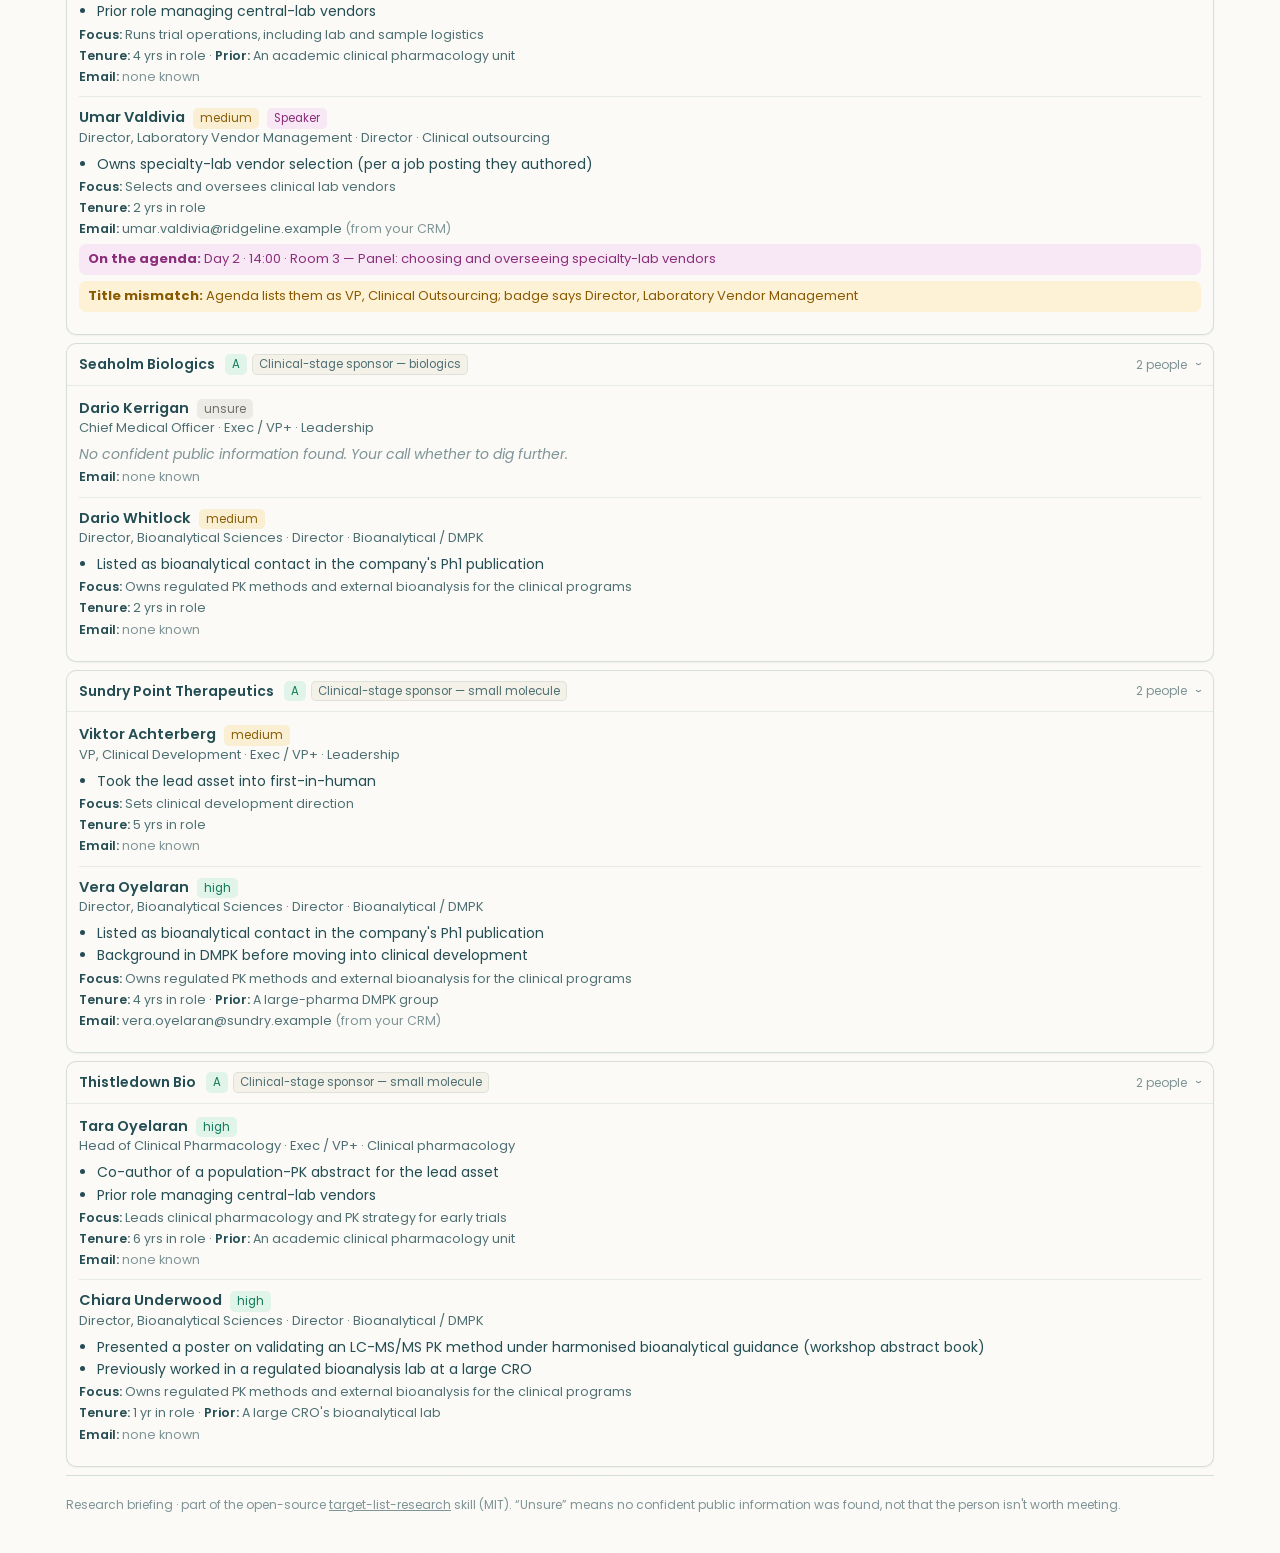
==== commit ceb203fe: "Copy edits: drop em dashes from the landing page and viewer text Co-Authored-By: Claude Opus 5.5 <no" ====
--- a/docs/briefing.html
+++ b/docs/briefing.html
@@ -285,7 +285,7 @@
 <div class="wrap" id="emptyWrap">
   <div class="empty">
     <h2>Load a research file</h2>
-    <p>Open or drag in a <code>research.csv</code> from Stage 2 of the target-list-research skill, or paste the CSV text your AI chat gave you. This briefing is for reading — it researches; you write the outreach.</p>
+    <p>Open or drag in a <code>research.csv</code> from Stage 2 of the target-list-research skill, or paste the CSV text your AI chat gave you. This briefing is for reading: it researches, and you write the outreach.</p>
     <div class="actions" style="justify-content:center">
       <button class="btn primary" id="bOpen2" type="button">Open CSV</button>
       <button class="btn" id="bPaste2" type="button">Paste CSV</button>
@@ -294,7 +294,7 @@
   </div>
 </div>
 
-<div class="wrap"><footer>Research briefing · part of the open-source <a href="https://github.com/potentiate-bio/thoughtful-outreach">target-list-research</a> skill (MIT). “Unsure” means no confident public information was found — not that the person isn't worth meeting.</footer></div>
+<div class="wrap"><footer>Research briefing · part of the open-source <a href="https://github.com/potentiate-bio/thoughtful-outreach">target-list-research</a> skill (MIT). “Unsure” means no confident public information was found, not that the person isn't worth meeting.</footer></div>
 
 <dialog id="dlg">
   <div class="dh"><h3 id="dTitle">Export</h3><button class="btn ghost" id="dClose" type="button" aria-label="Close">✕</button></div>
@@ -335,7 +335,7 @@
 function load(text, name){
   const {header:h, data}=parseCSV(text);
   const miss=["Name","Company","Confidence"].filter(c=>!h.includes(c));
-  if(miss.length){ toast("Missing column(s): "+miss.join(", ")+" — is this a research.csv?"); return false; }
+  if(miss.length){ toast("Missing column(s): "+miss.join(", ")+". Is this a research.csv?"); return false; }
   header=h; ROWS=data;
   ROWS.forEach(r=>{ r.Confidence=(r.Confidence||"unsure").toLowerCase(); if(!CONF_ORDER.includes(r.Confidence)) r.Confidence="unsure"; });
   const m=new Map(); ROWS.forEach(r=>{ if(!m.has(r.Company)) m.set(r.Company,{name:r.Company, tier:r.Tier||"", segment:r.Segment||"", people:[]}); m.get(r.Company).people.push(r); });
@@ -368,7 +368,7 @@
 function visible(){ const out=[]; for(const c of COS){ const ps=c.people.filter(p=>matchP(c,p)); if(ps.length) out.push({c,ps}); } return out; }
 const tag=(cls,t,title)=>'<span class="tag '+cls+'"'+(title?' title="'+esc(title)+'"':'')+'>'+esc(t)+'</span>';
 const CONF_CLS={high:"hi",medium:"med",unsure:"uns"};
-const BASIS={crm:"from your CRM",pattern:"pattern guess — unverified",none:""};
+const BASIS={crm:"from your CRM",pattern:"pattern guess, unverified",none:""};
 
 function render(){
   const vis=visible(), n=vis.reduce((a,v)=>a+v.ps.length,0);
@@ -389,7 +389,7 @@
   let body;
   if(hl.length) body='<ul class="hl">'+hl.map(h=>'<li>'+esc(h)+'</li>').join("")+'</ul>'+(p.Focus?'<div class="meta"><b>Focus:</b> '+esc(p.Focus)+'</div>':'');
   else if(p.Focus) body='<div class="focus">'+esc(p.Focus)+'</div>';
-  else body='<div class="nothing">No confident public information found — your call whether to dig further.</div>';
+  else body='<div class="nothing">No confident public information found. Your call whether to dig further.</div>';
   const tp=[p.Tenure&&'<b>Tenure:</b> '+esc(p.Tenure), p.Prior&&'<b>Prior:</b> '+esc(p.Prior)].filter(Boolean).join(" · ");
   const em=p.Email?'<b>Email:</b> '+esc(p.Email)+(BASIS[p.EmailBasis]?' <span style="color:var(--ink3)">('+esc(BASIS[p.EmailBasis])+')</span>':''):'<b>Email:</b> <span style="color:var(--ink3)">none known</span>';
   const src=(p.Sources||"").split(/\s*\|\s*/).filter(s=>/^https?:\/\//.test(s));
@@ -417,7 +417,7 @@
   const rows=visible().flatMap(v=>v.ps);
   const cols=["Name","Title","Company","Tier","Confidence","ScopeWarning","Focus","Highlight1","Highlight2","Tenure","Prior","Email","EmailBasis","Speaker","TitleMismatch","Sources"].filter(c=>header.includes(c)||c==="Tier");
   const text=toCSV(cols,rows), fn="briefing-"+stamp()+".csv";
-  $("#dTitle").textContent="Visible people — "+rows.length; $("#dMsg").textContent="For your own notes while you write outreach. If the download is blocked, copy the text below.";
+  $("#dTitle").textContent="Visible people: "+rows.length; $("#dMsg").textContent="For your own notes while you write outreach. If the download is blocked, copy the text below.";
   $("#csv").value=text; $("#csv").readOnly=true;
   $("#dFoot").innerHTML='<button class="btn" id="dCopy" type="button">Copy to clipboard</button><button class="btn primary" id="dDl" type="button">Download '+fn+'</button>';
   $("#dCopy").onclick=()=>copy(text); $("#dDl").onclick=()=>download(text,fn);
@@ -441,7 +441,7 @@
 document.addEventListener("dragover",e=>{ e.preventDefault(); document.body.classList.add("drop"); });
 document.addEventListener("dragleave",e=>{ if(!e.relatedTarget) document.body.classList.remove("drop"); });
 document.addEventListener("drop",e=>{ e.preventDefault(); document.body.classList.remove("drop"); readFile(e.dataTransfer.files[0]); });
-function loadDemo(){ if(window.DEMO_RESEARCH_CSV) load(window.DEMO_RESEARCH_CSV,"Demo — Northwind Bioanalysis at the Atlantic Regulated Bioanalysis Workshop (fictional)"); }
+function loadDemo(){ if(window.DEMO_RESEARCH_CSV) load(window.DEMO_RESEARCH_CSV,"Demo: Northwind Bioanalysis at the Atlantic Regulated Bioanalysis Workshop (fictional)"); }
 if(window.DEMO_RESEARCH_CSV){ $("#bDemo").hidden=false; $("#bDemo2").hidden=false; }
 ["#bDemo","#bDemo2"].forEach(id=>$(id).onclick=loadDemo);
 function applyTheme(t){ t?document.documentElement.setAttribute("data-theme",t):document.documentElement.removeAttribute("data-theme"); }
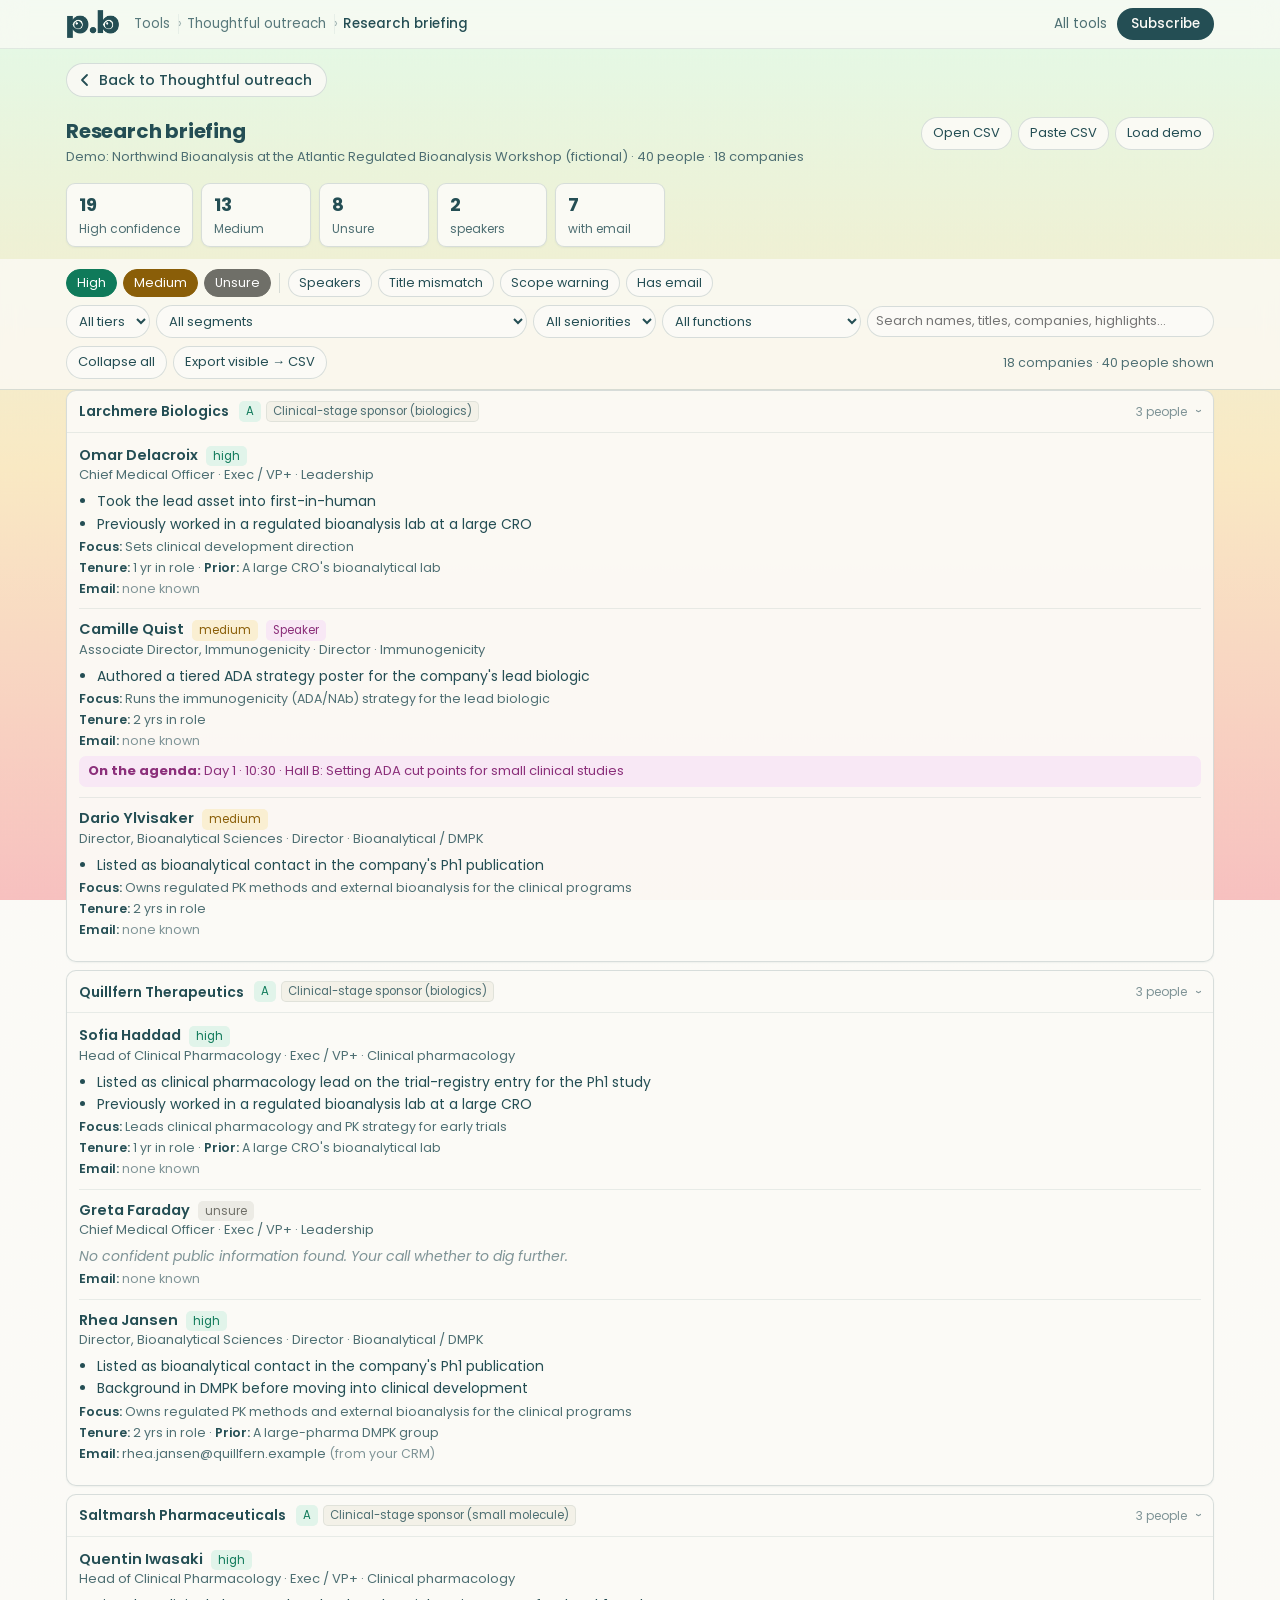
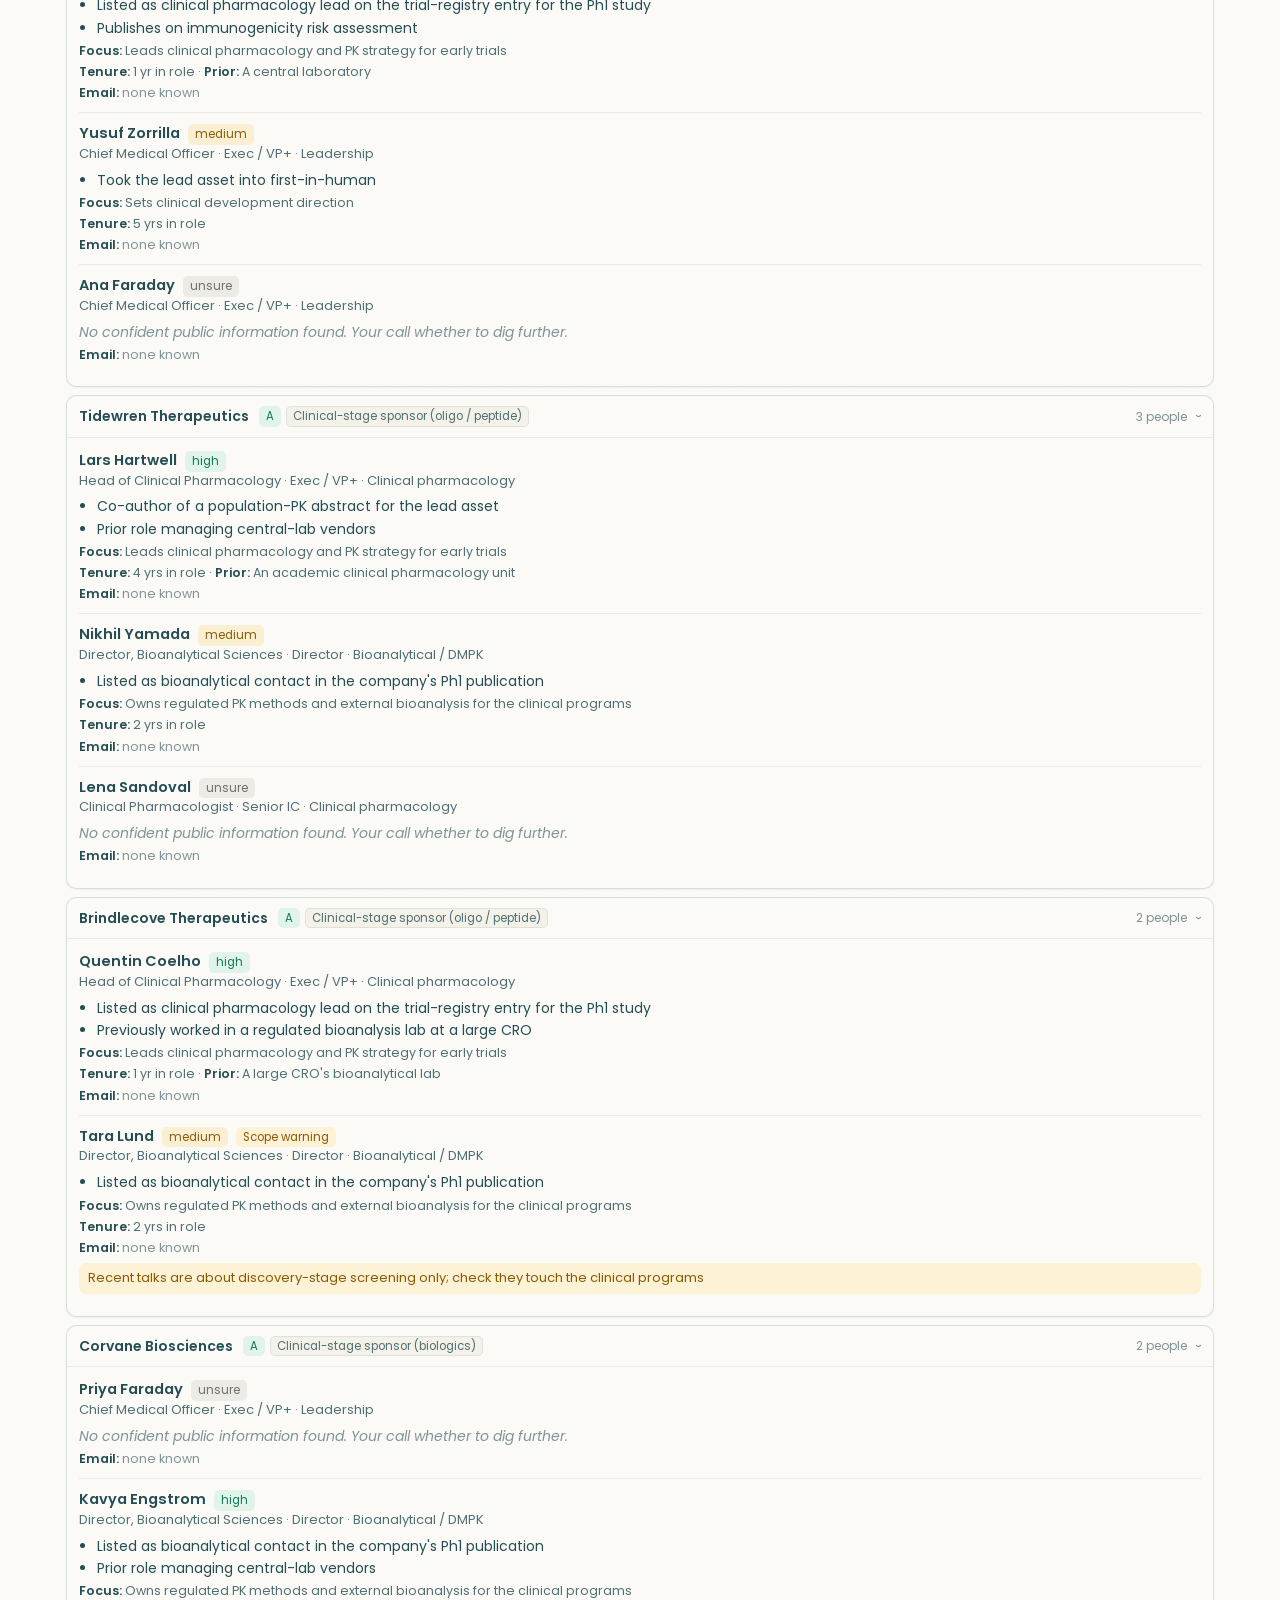
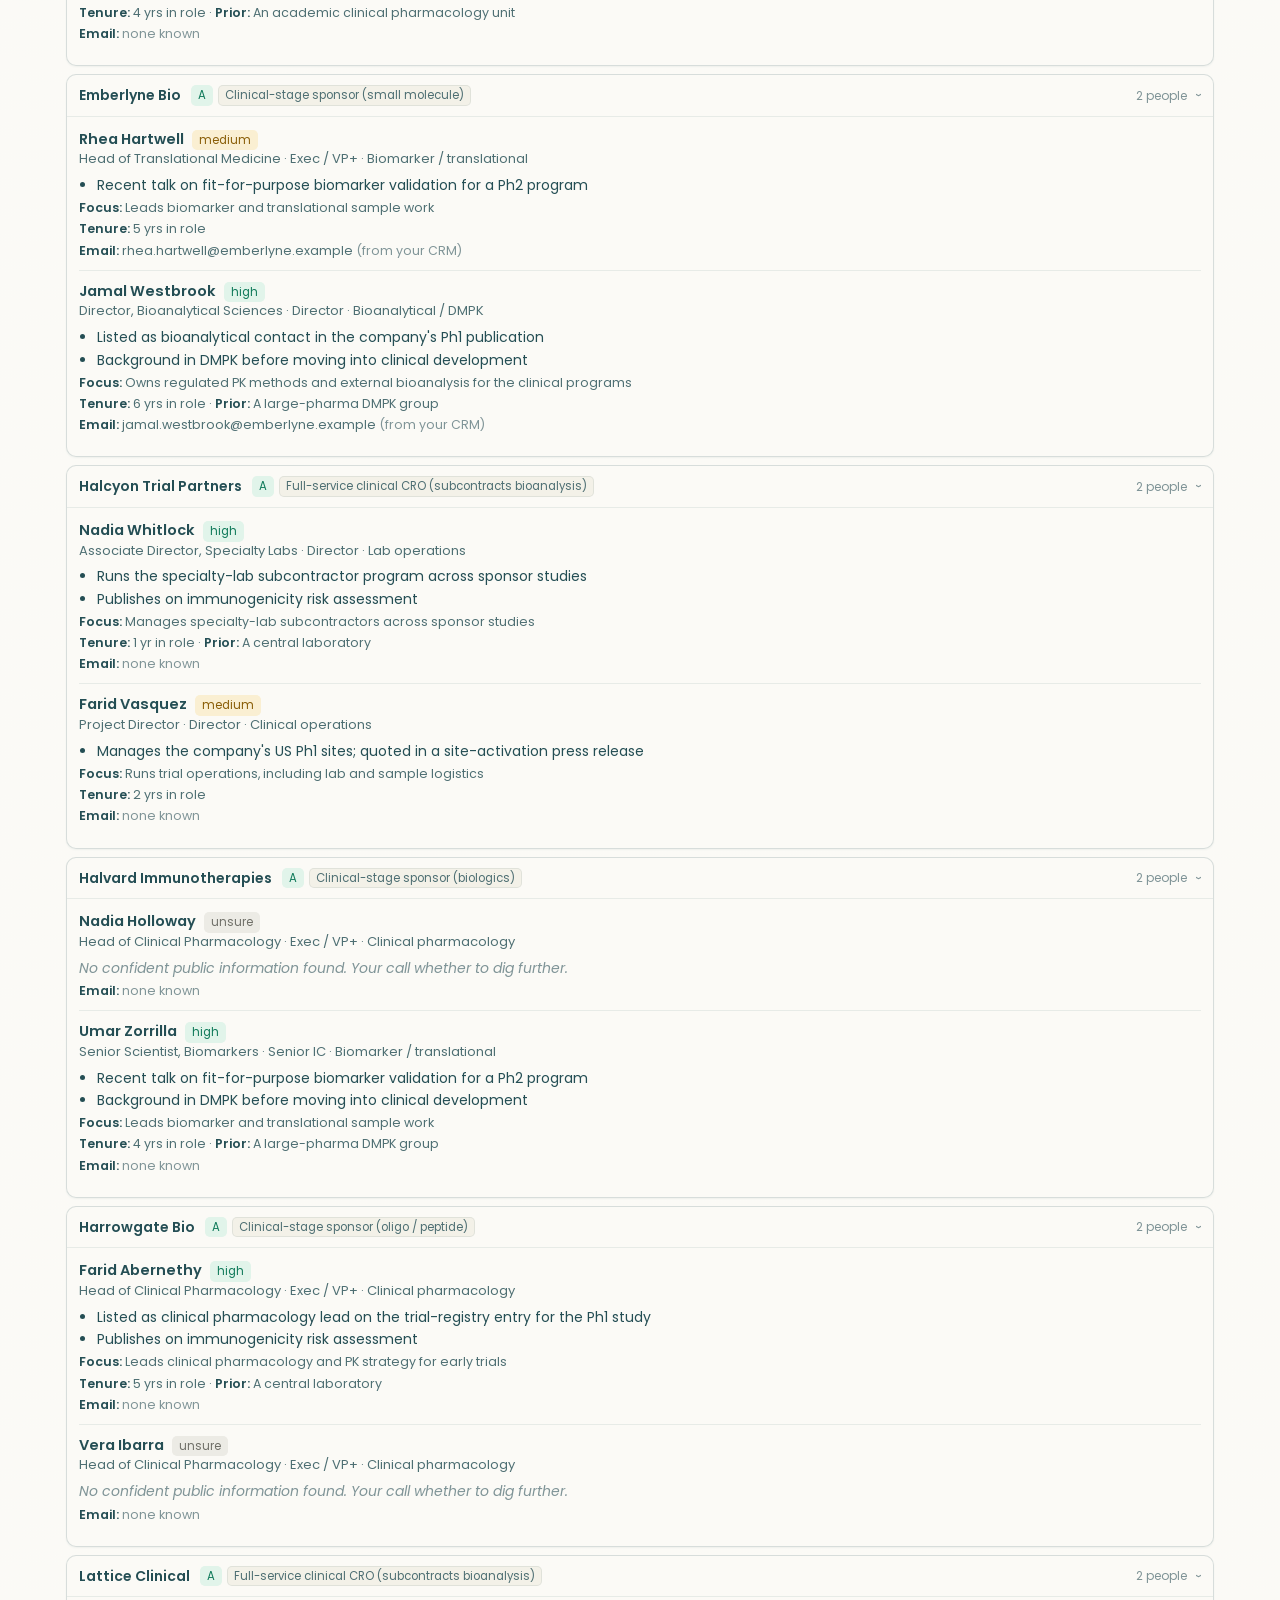
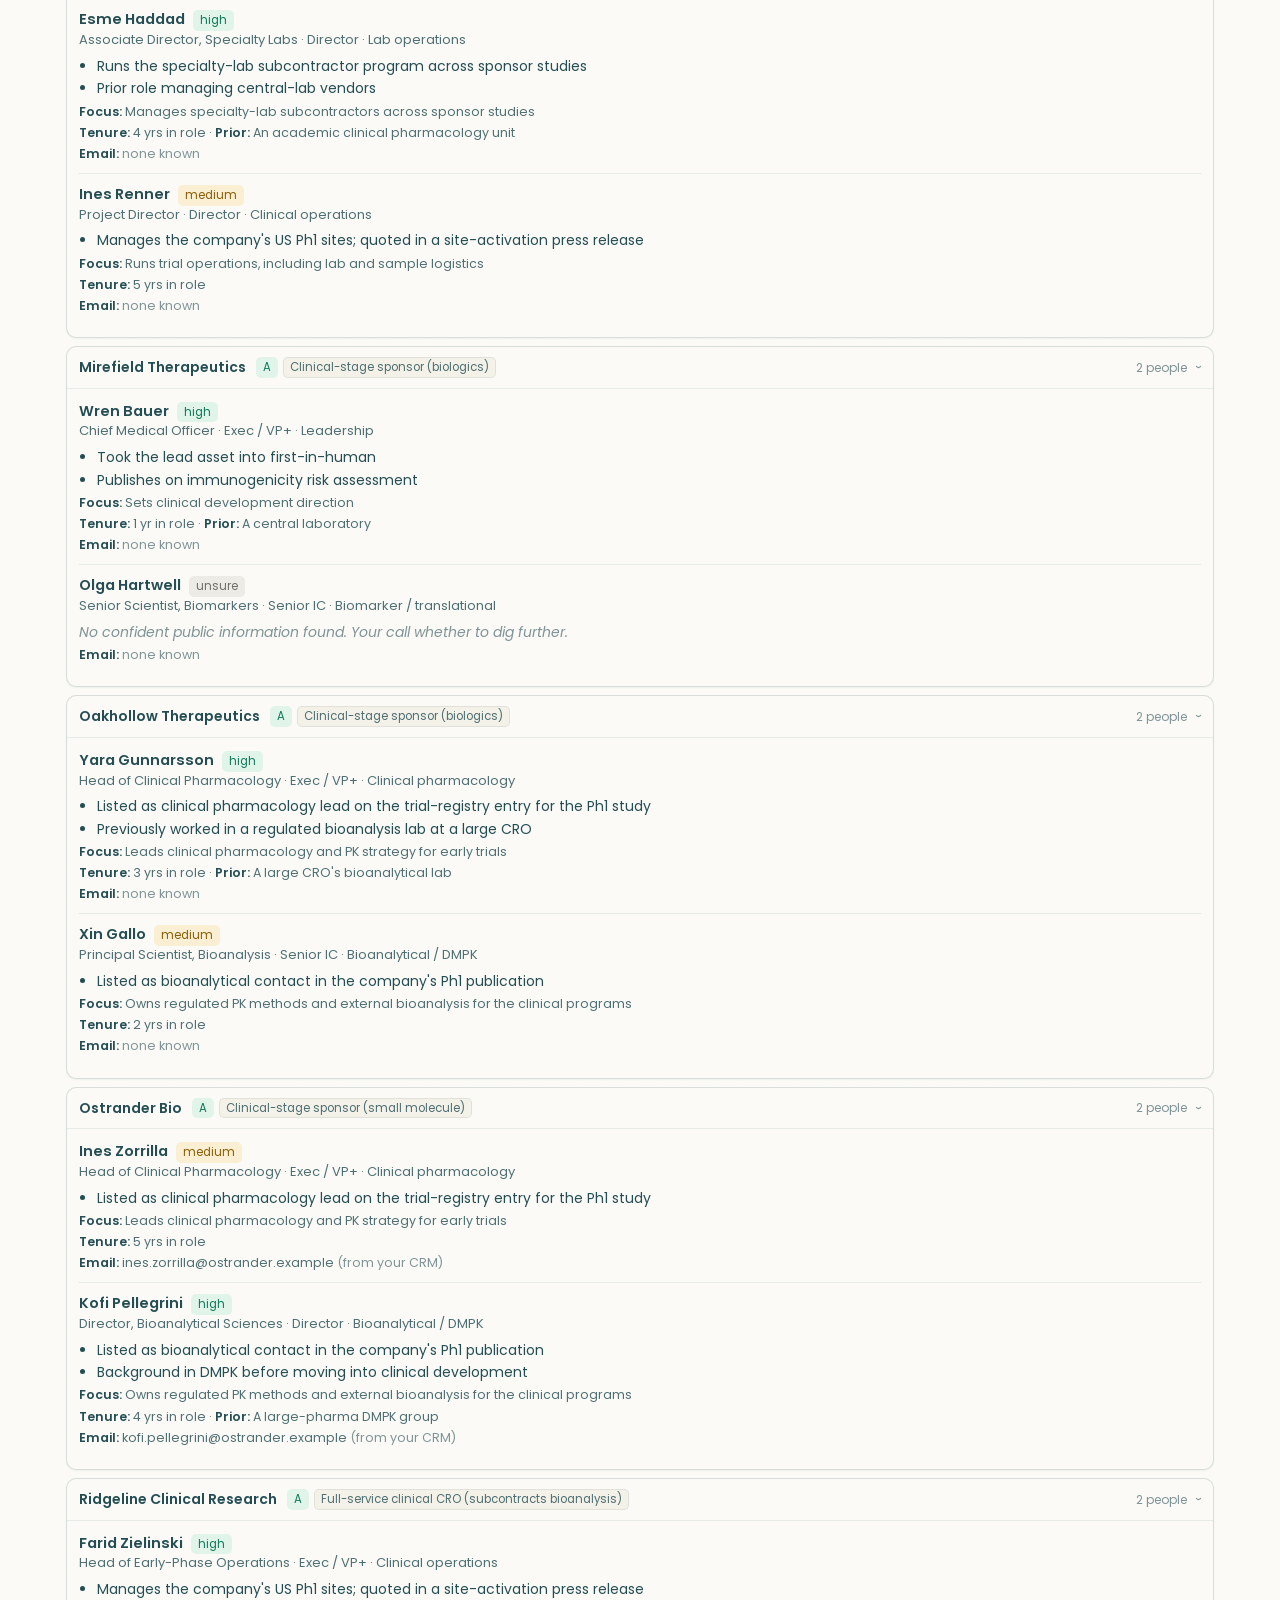
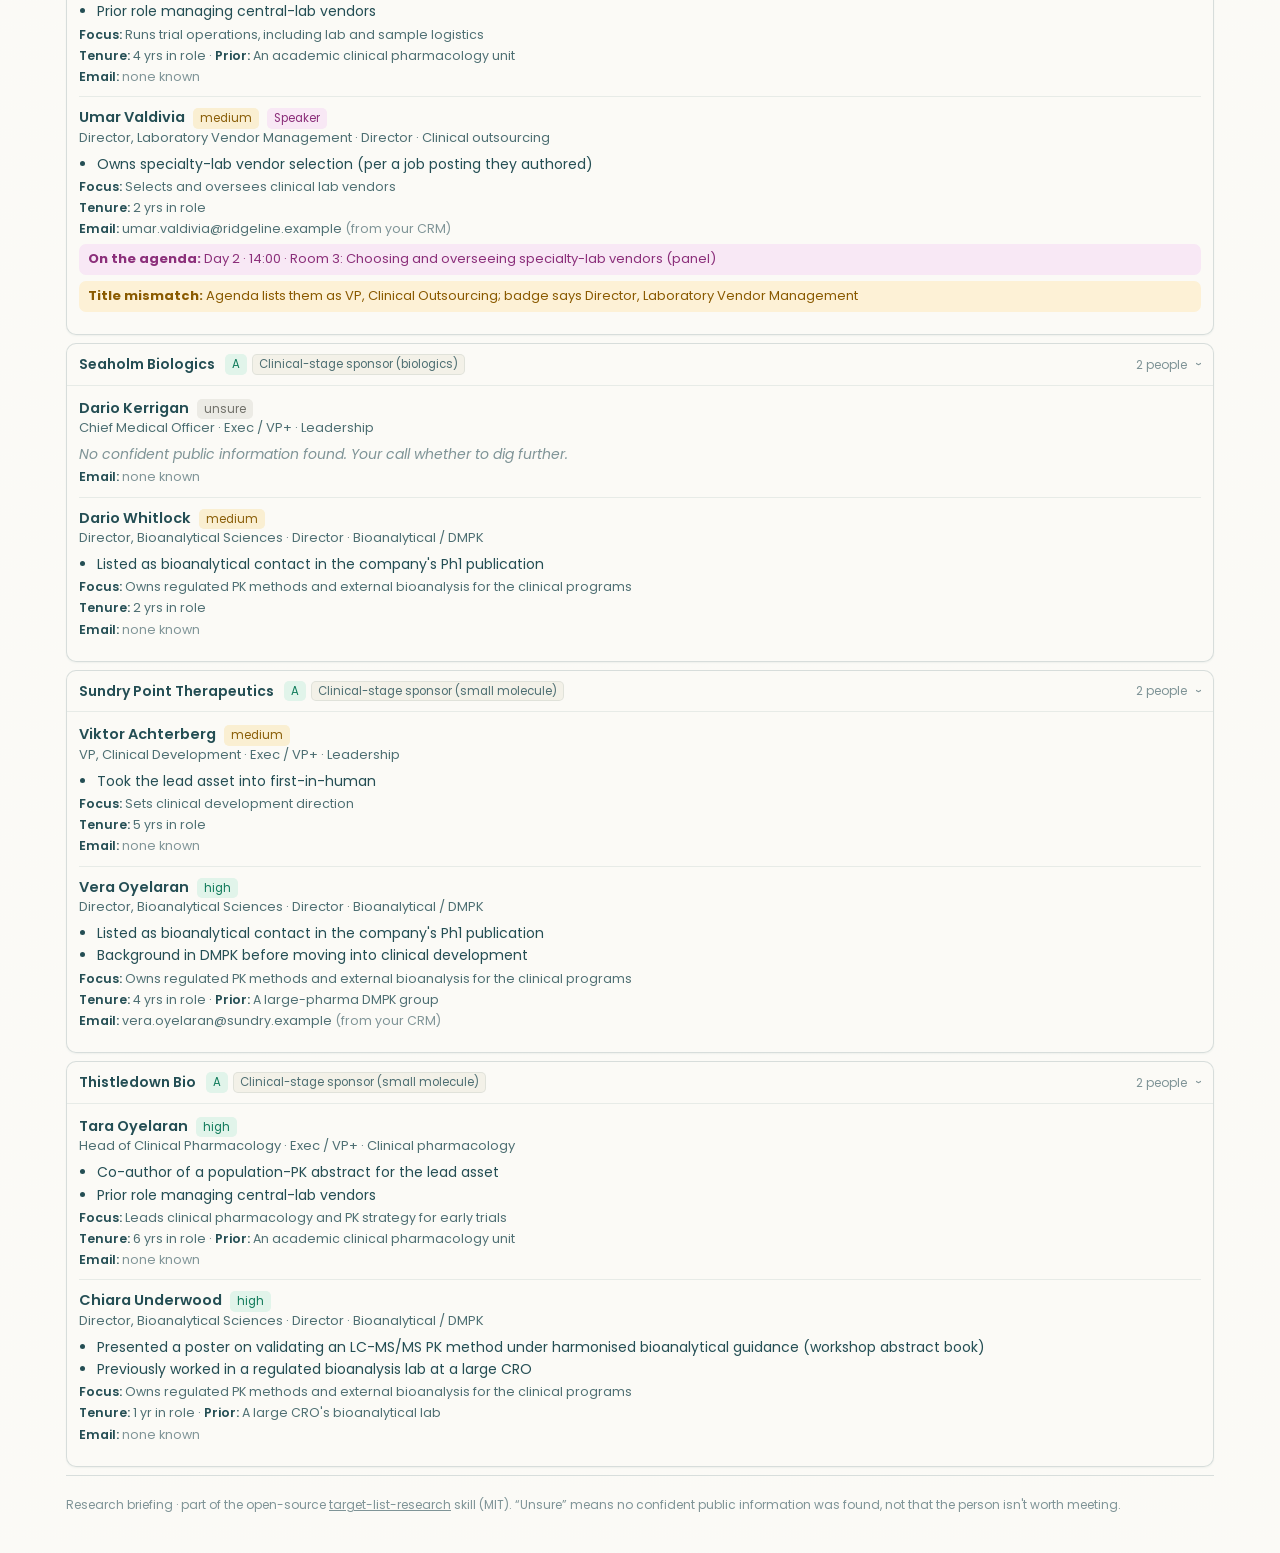
==== commit d062090e: "1.0.1: list integrity and sourced confidence rules, pre-run example rubric, readable demo toast Co-A" ====
--- a/docs/briefing.html
+++ b/docs/briefing.html
@@ -210,6 +210,7 @@
 @media (max-width:640px){.pb-crumbs .pb-mid,.pb-crumbs .sep.pb-mid,.pb-right .pb-link{display:none}.pb-logo img{height:26px}}
 .bar{top:47px !important}                         /* sit below the sticky site header */
 @media (max-width:640px){.pb-head{position:static}}
+.toast{color:var(--pb-white) !important;background:var(--pb-ink) !important}
 </style>
 </head>
 <body>
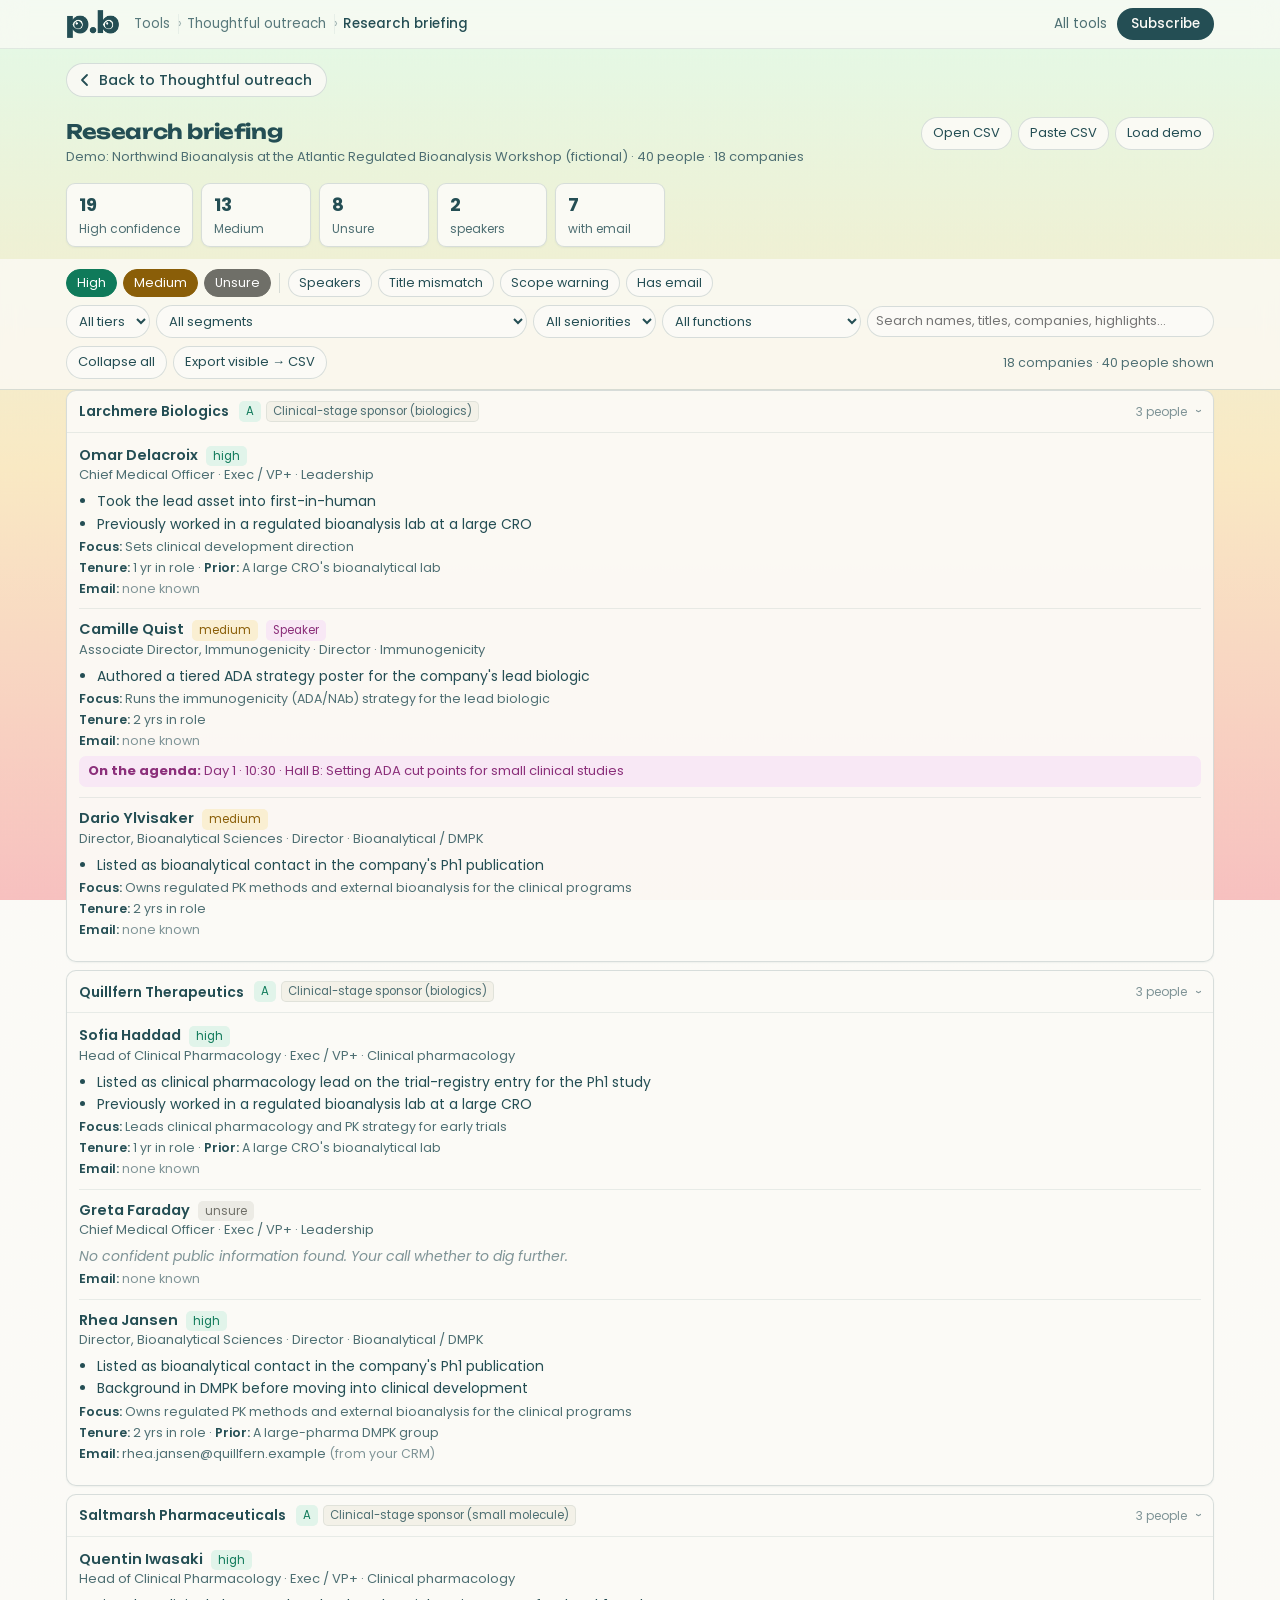
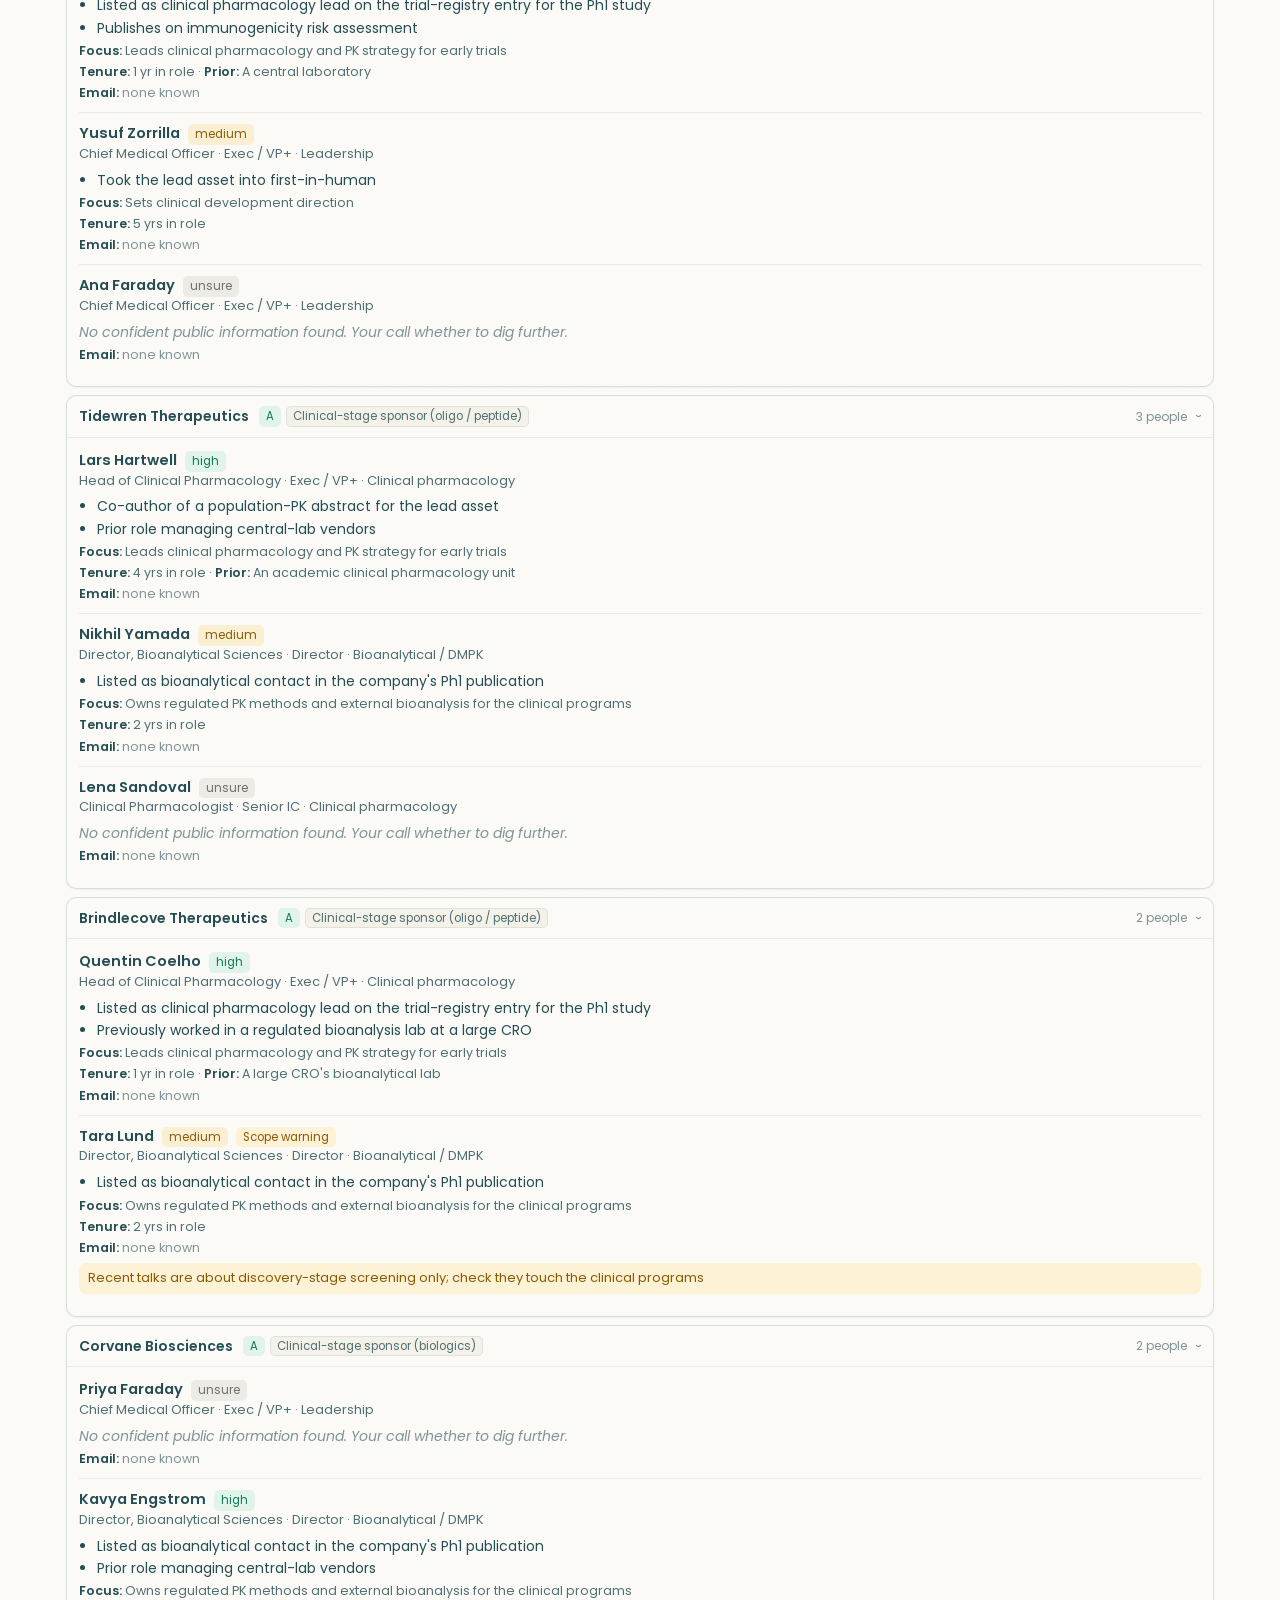
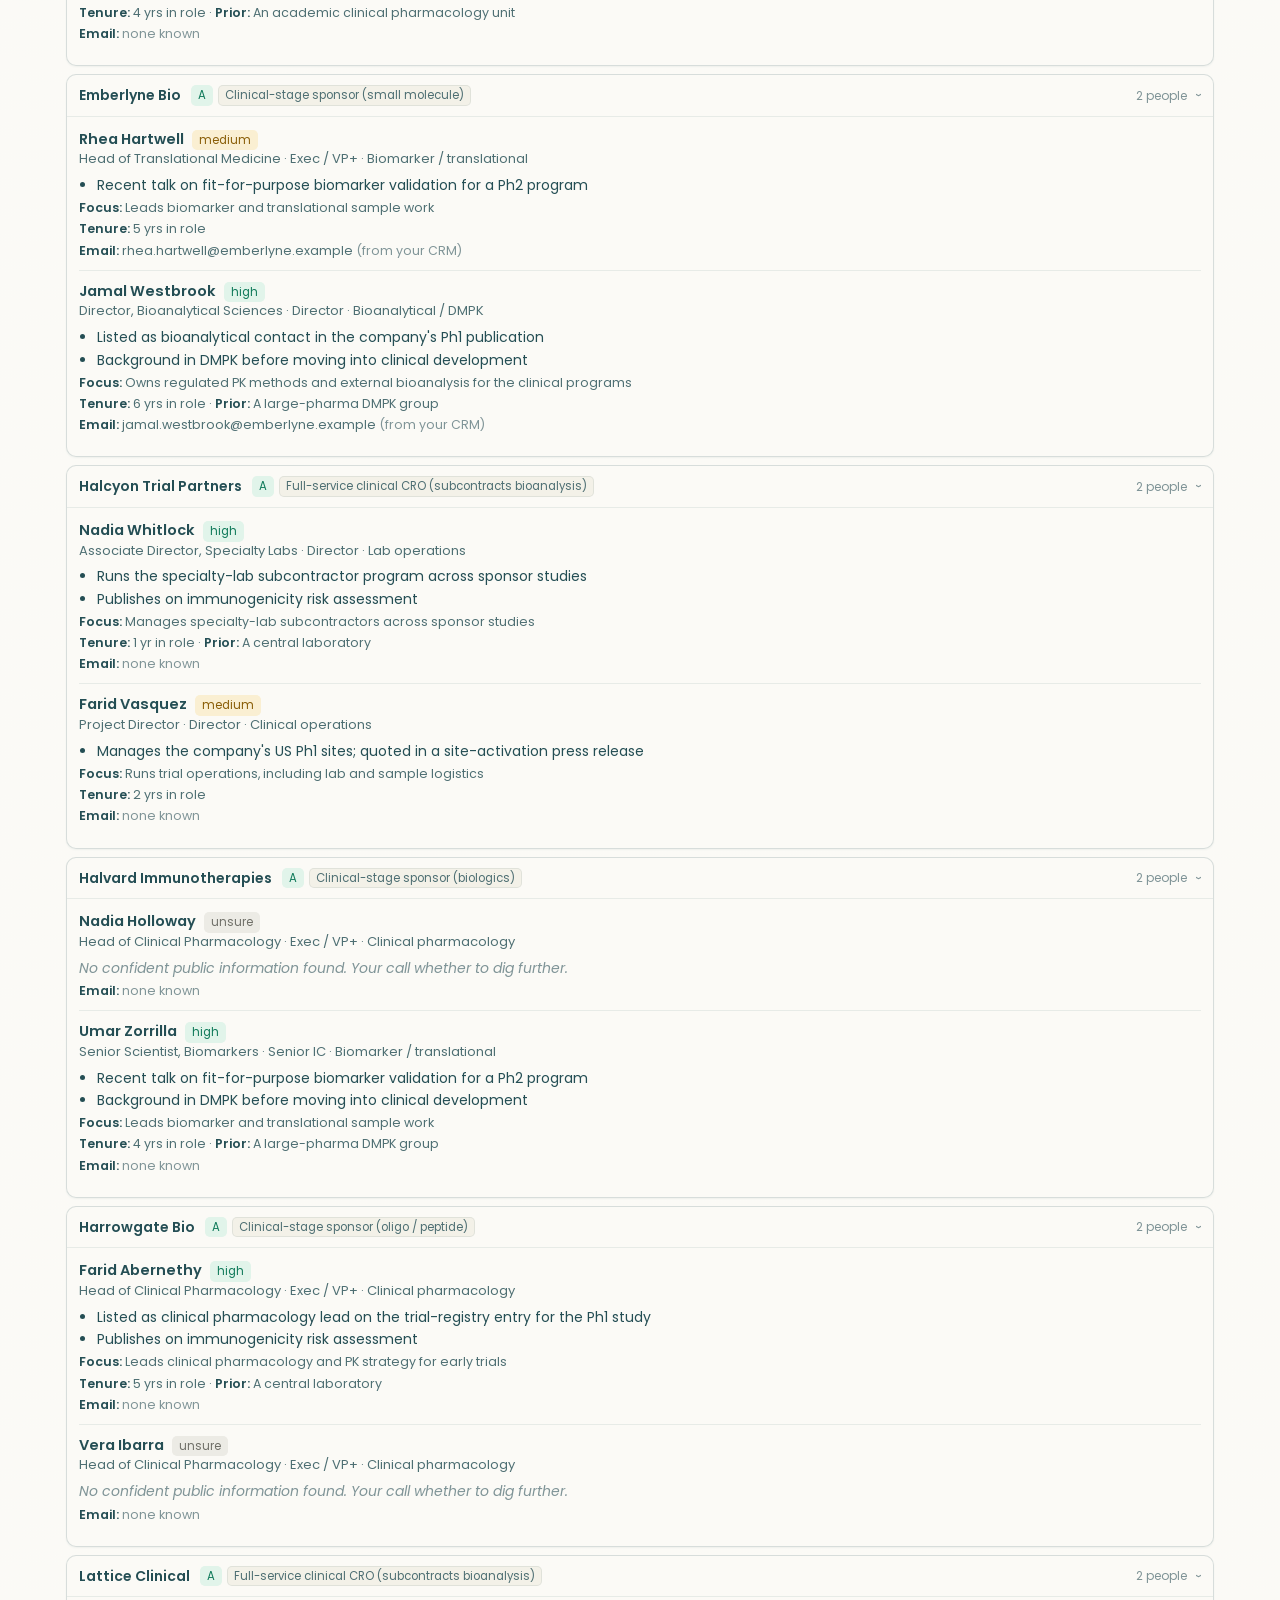
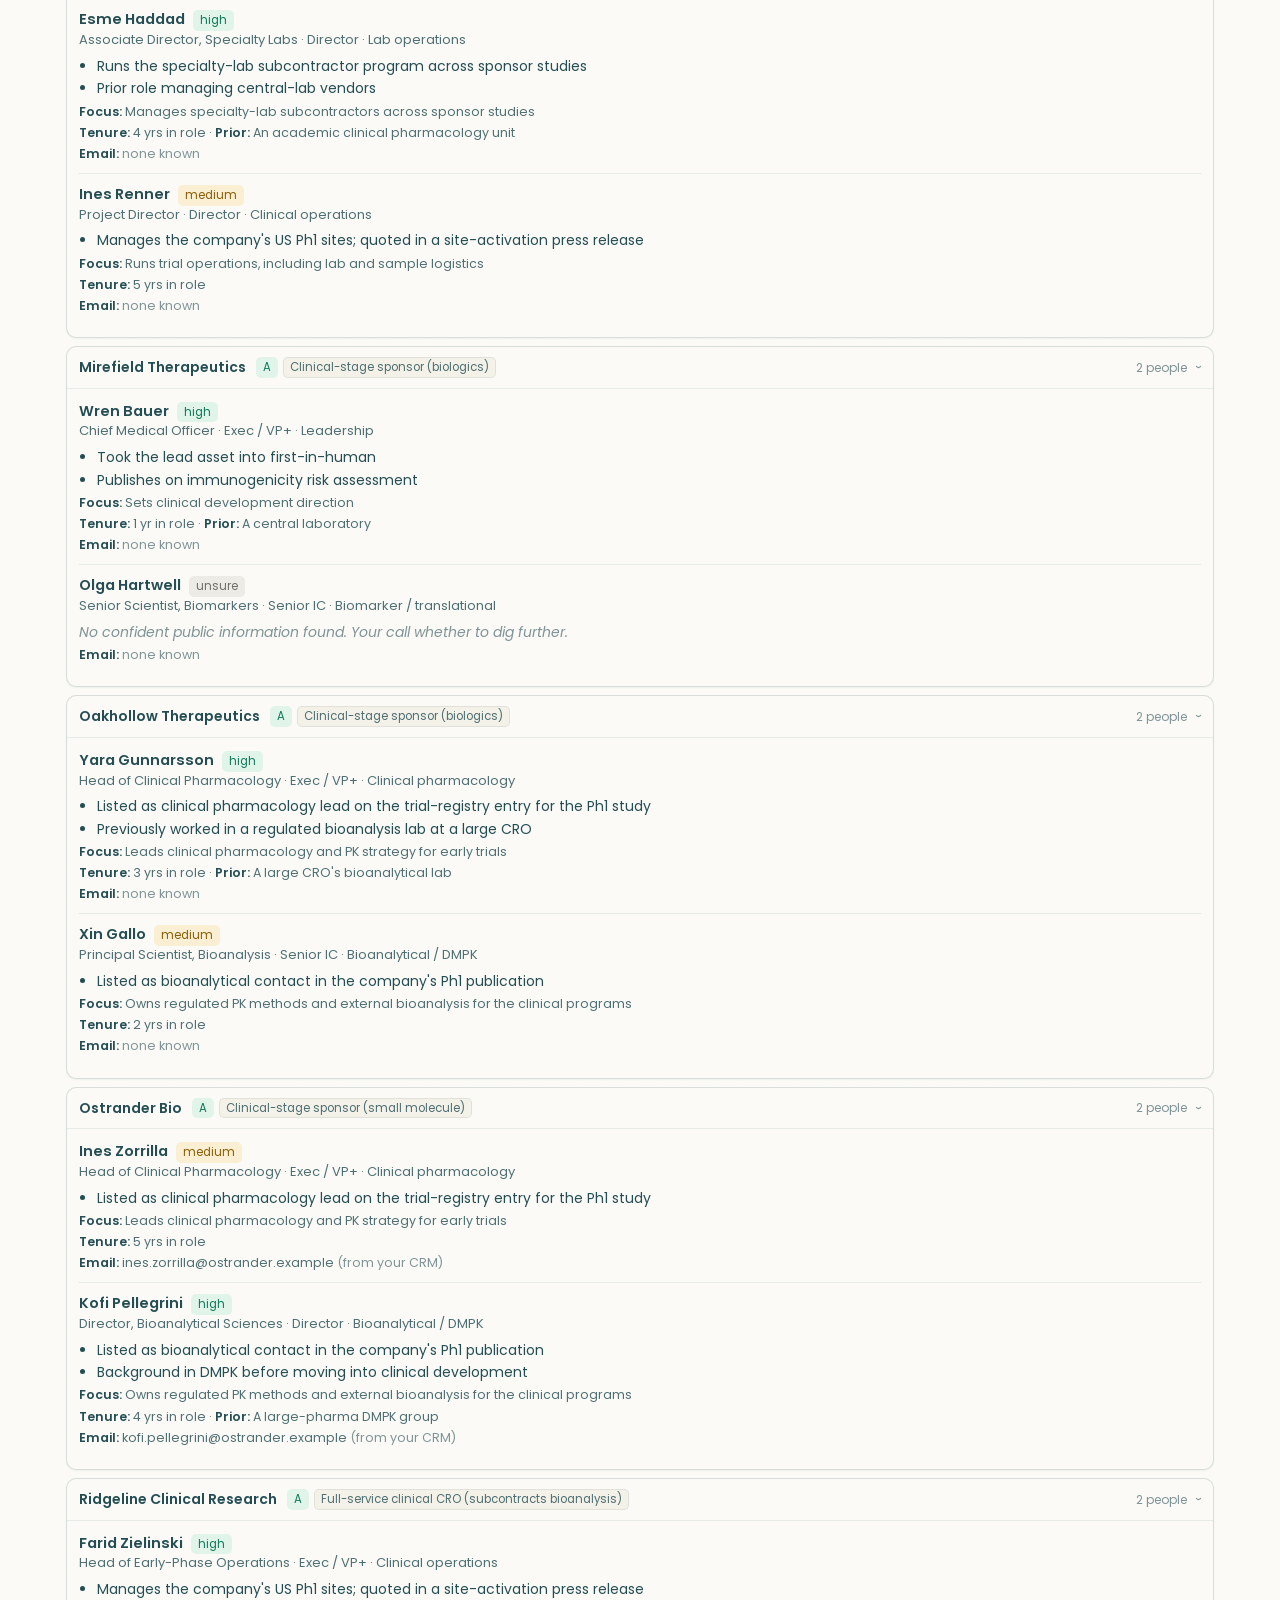
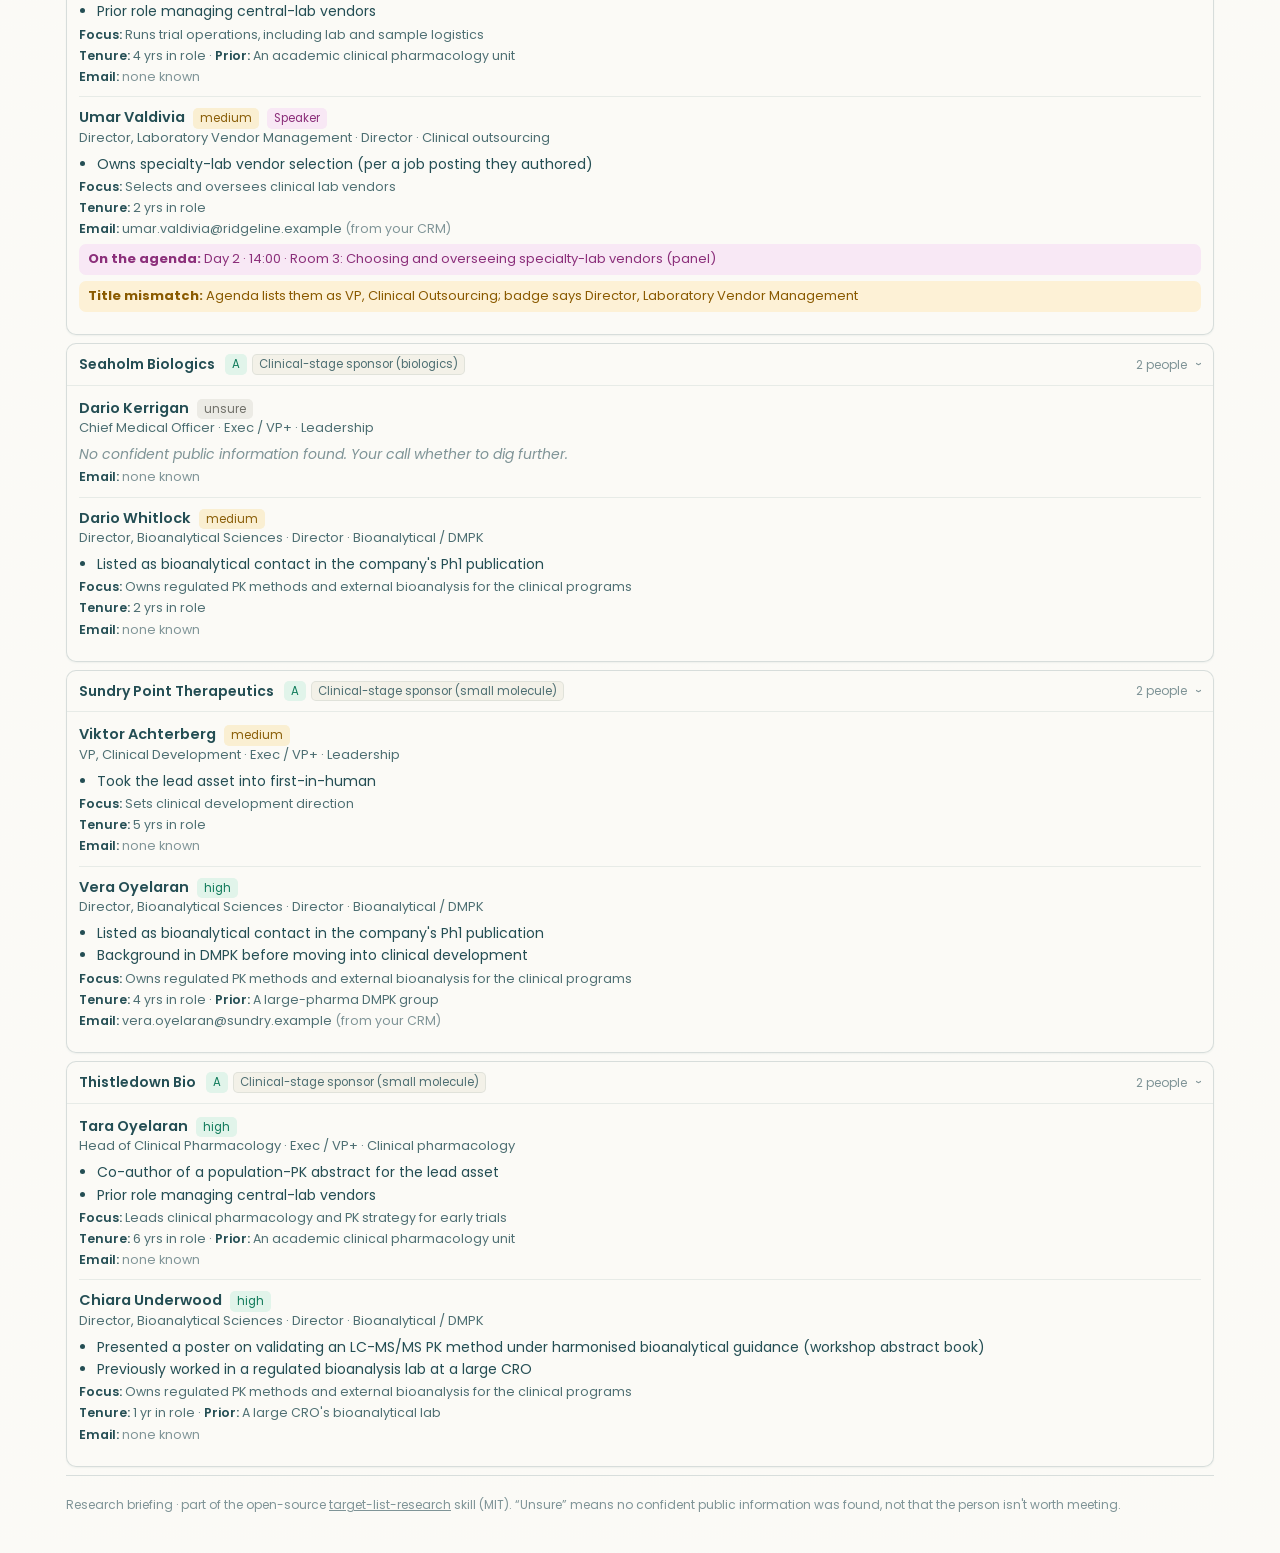
==== commit aba56ece: "Hosted pages: Unbounded for headings, Poppins for body Co-Authored-By: Claude Opus 5.5 <noreply@anth" ====
--- a/docs/briefing.html
+++ b/docs/briefing.html
@@ -157,7 +157,7 @@
 <link rel="apple-touch-icon" href="assets/pb-icon-180.png">
 <meta property="og:image" content="https://tools.potentiate.bio/thoughtful-outreach/assets/pb-icon-512.png">
 <link rel="preconnect" href="https://fonts.googleapis.com"><link rel="preconnect" href="https://fonts.gstatic.com" crossorigin>
-<link href="https://fonts.googleapis.com/css2?family=Poppins:wght@300;400;500;600&display=swap" rel="stylesheet">
+<link href="https://fonts.googleapis.com/css2?family=Poppins:wght@300;400;500;600&family=Unbounded:wght@600;700;800&display=swap" rel="stylesheet">
 <style>
 /* potentiate.bio look for the hosted demo pages only (tools.potentiate.bio).
    Mint → butter → coral soft wash, deep-teal ink, warm-white surfaces, Poppins. */
@@ -179,7 +179,6 @@
   min-height:100vh;
 }
 button,input,select,textarea{font-family:inherit}
-h1,h2,h3{letter-spacing:-.01em}
 #bTheme{display:none !important}                 /* the brand is a light look */
 .bar{background:rgba(251,250,246,.78) !important;backdrop-filter:blur(10px);-webkit-backdrop-filter:blur(10px);border-bottom-color:var(--line) !important}
 .btn.primary,.chip[aria-pressed="true"]:not([class*=" t"]){background:var(--pb-ink) !important;border-color:var(--pb-ink) !important;color:var(--pb-white) !important}
@@ -211,6 +210,10 @@
 .bar{top:47px !important}                         /* sit below the sticky site header */
 @media (max-width:640px){.pb-head{position:static}}
 .toast{color:var(--pb-white) !important;background:var(--pb-ink) !important}
+
+/* Headings: Unbounded (brand display face); body, labels and buttons stay Poppins */
+h1,h2,h3{font-family:"Unbounded","Poppins",-apple-system,BlinkMacSystemFont,"Segoe UI",Roboto,Arial,sans-serif !important;letter-spacing:-.02em;font-weight:700}
+h2,h3{font-weight:600}
 </style>
 </head>
 <body>
